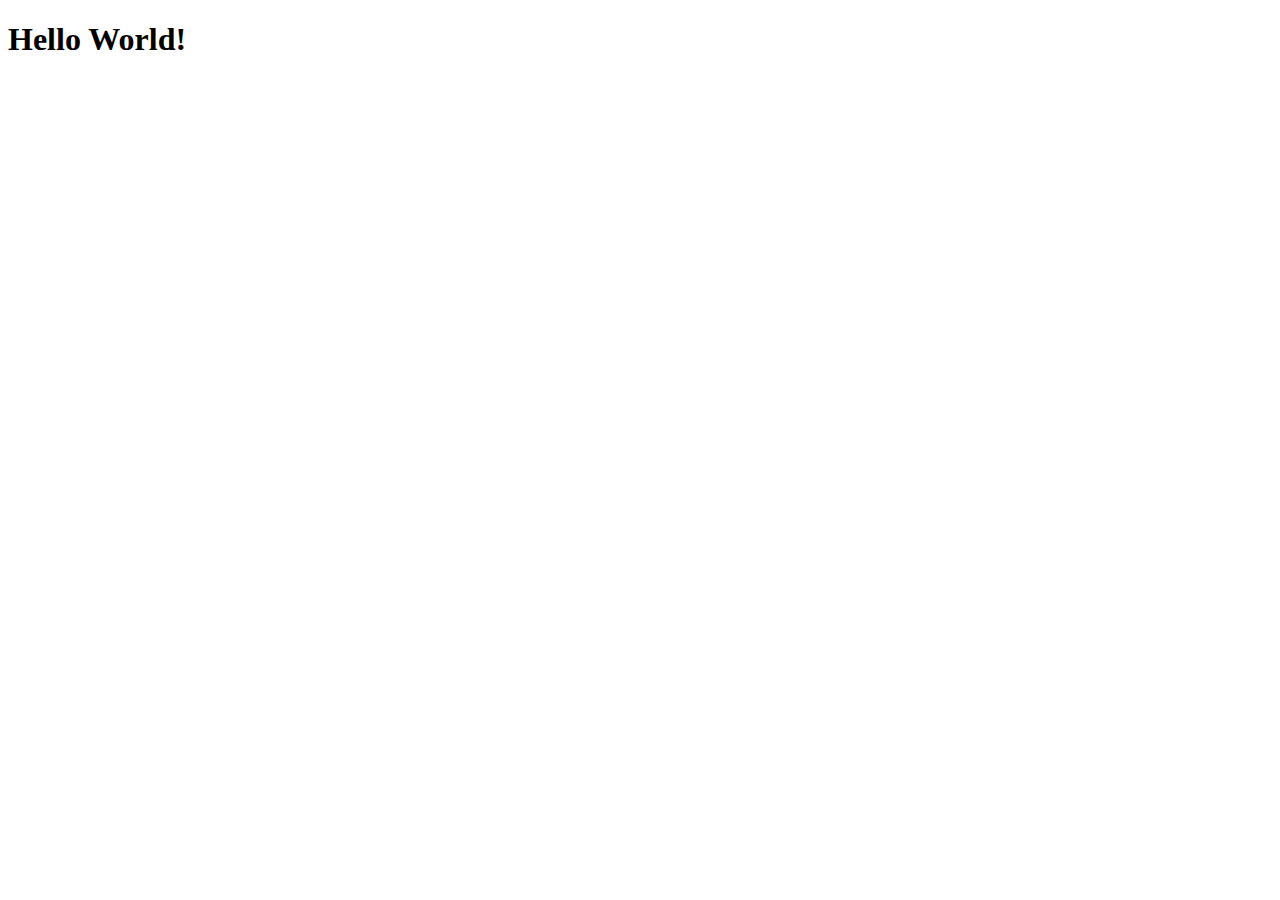
==== index.html @ 21a04729 "First push" ====
<!DOCTYPE html>
<html lang="en">
<head>
    <meta charset="UTF-8">
    <meta name="viewport" content="width=device-width, initial-scale=1.0">
    <title>Hello World</title>
</head>
<body>
    <h1>Hello World!</h1>
</body>
</html>
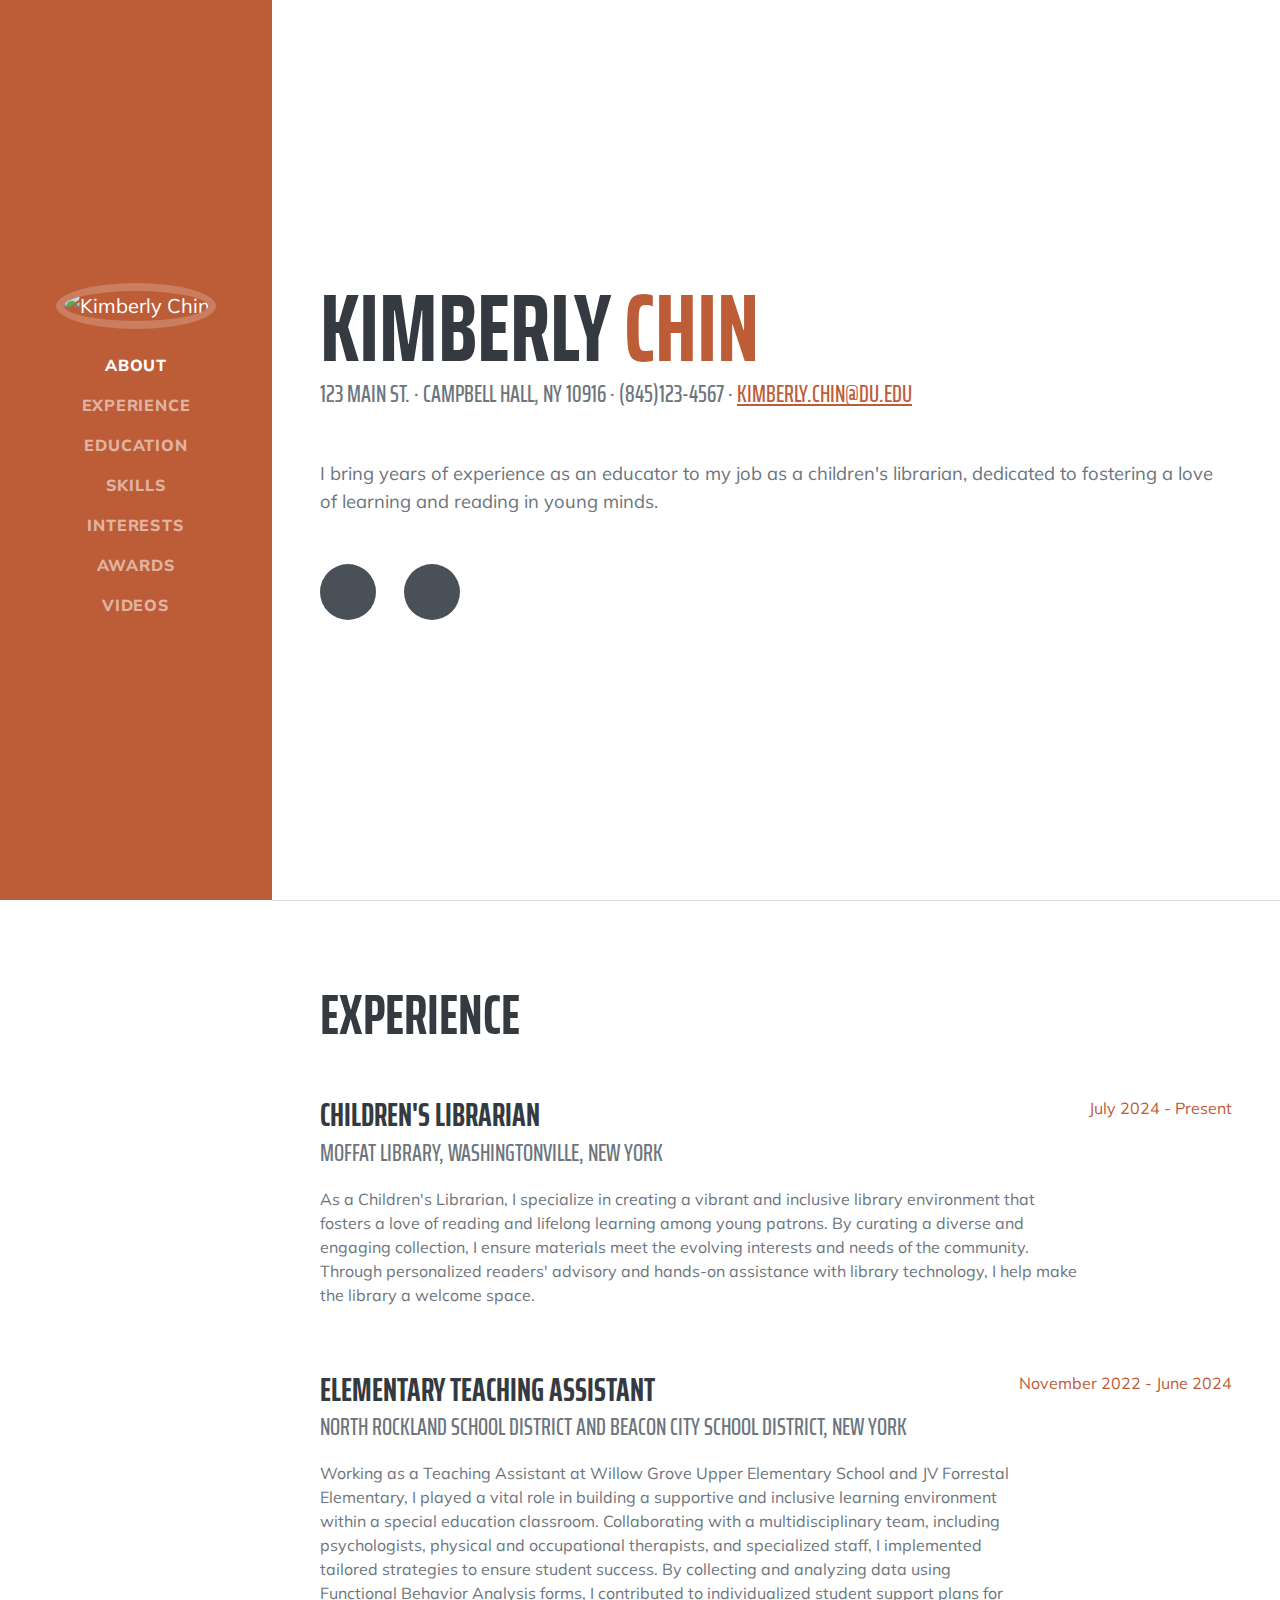
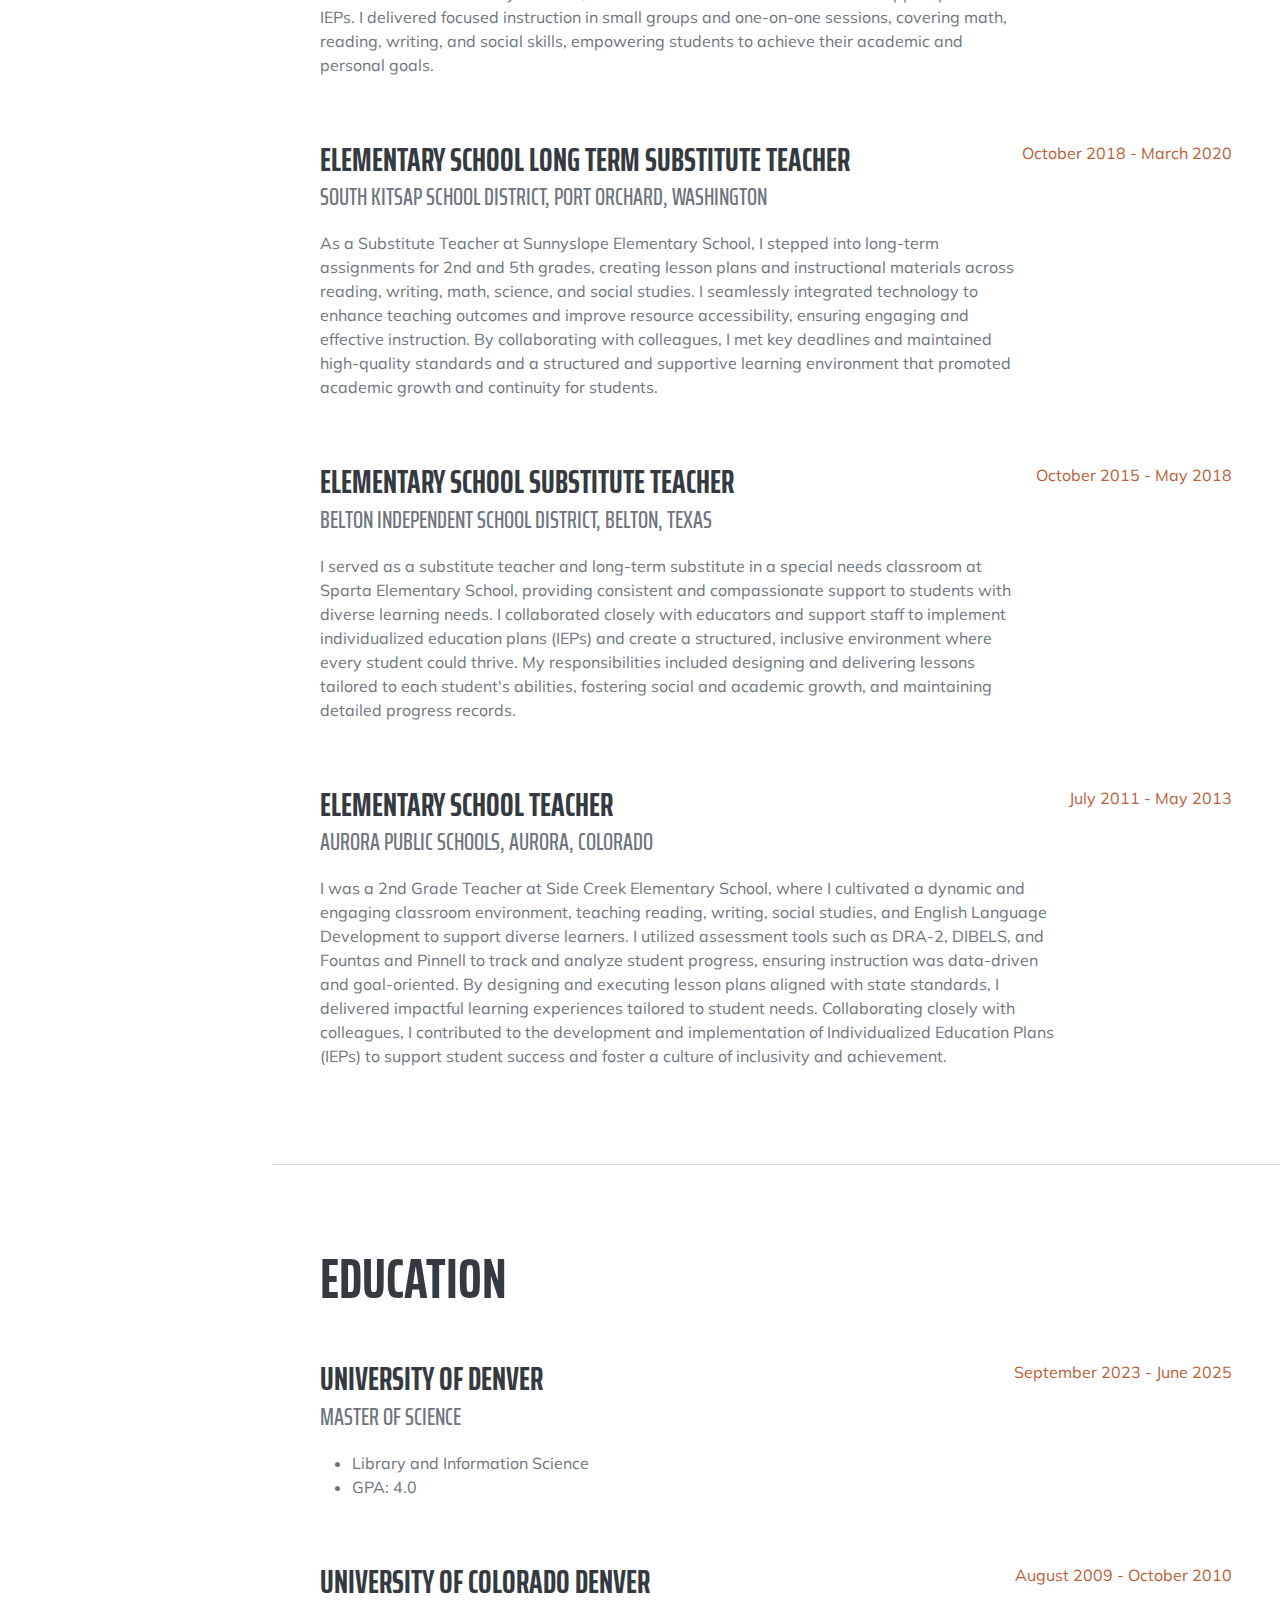
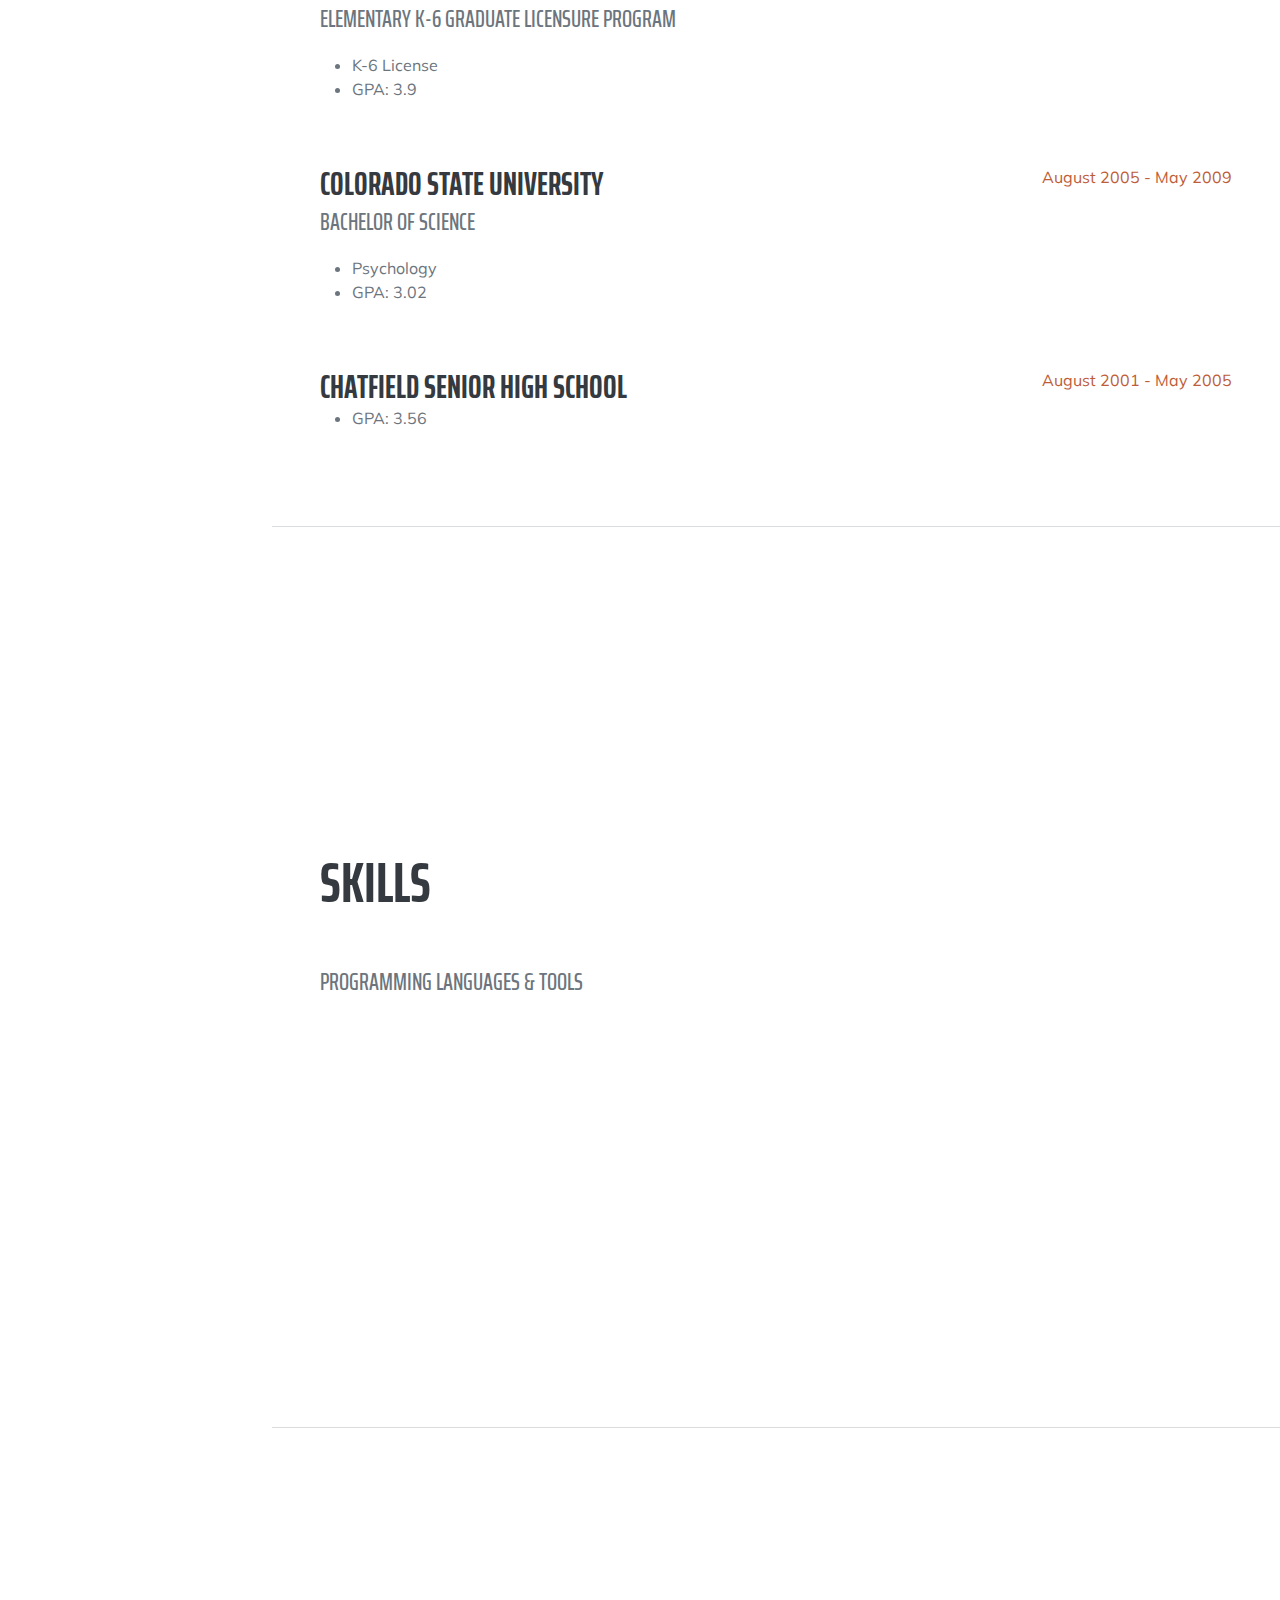
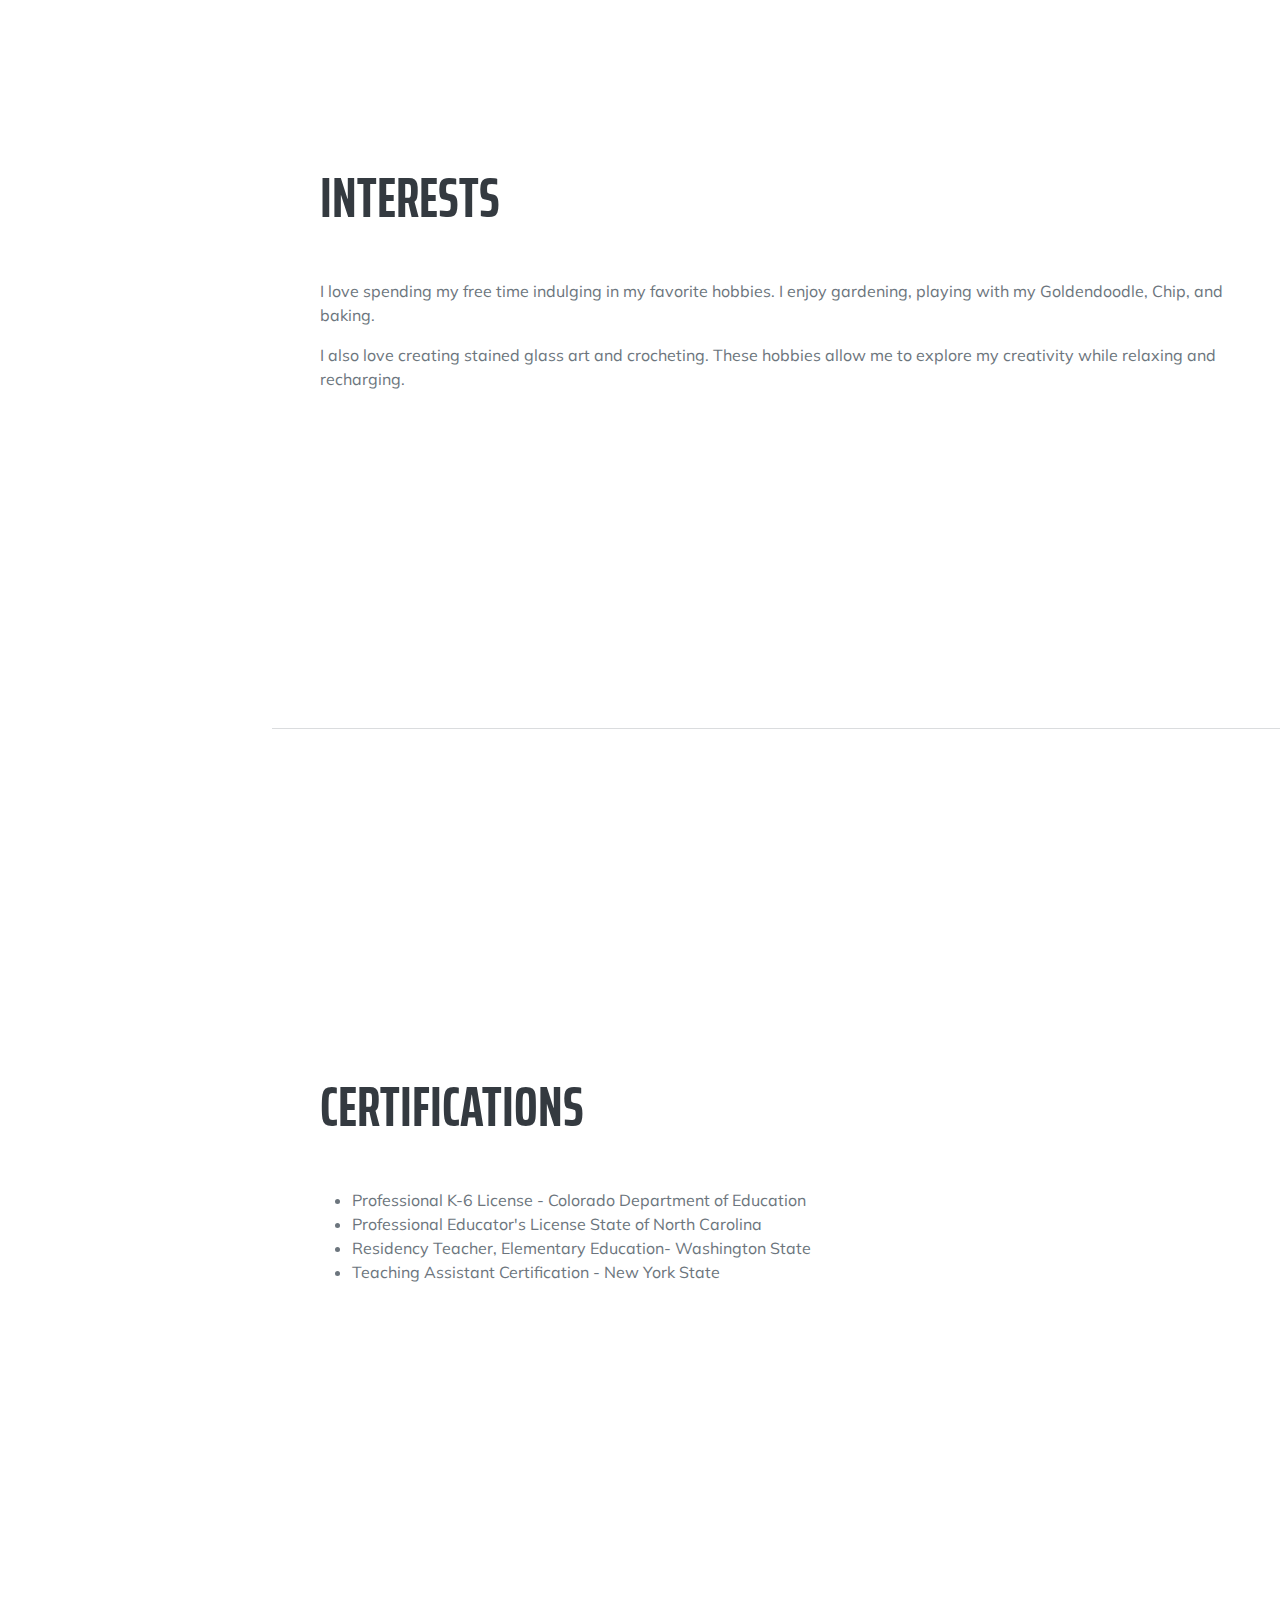
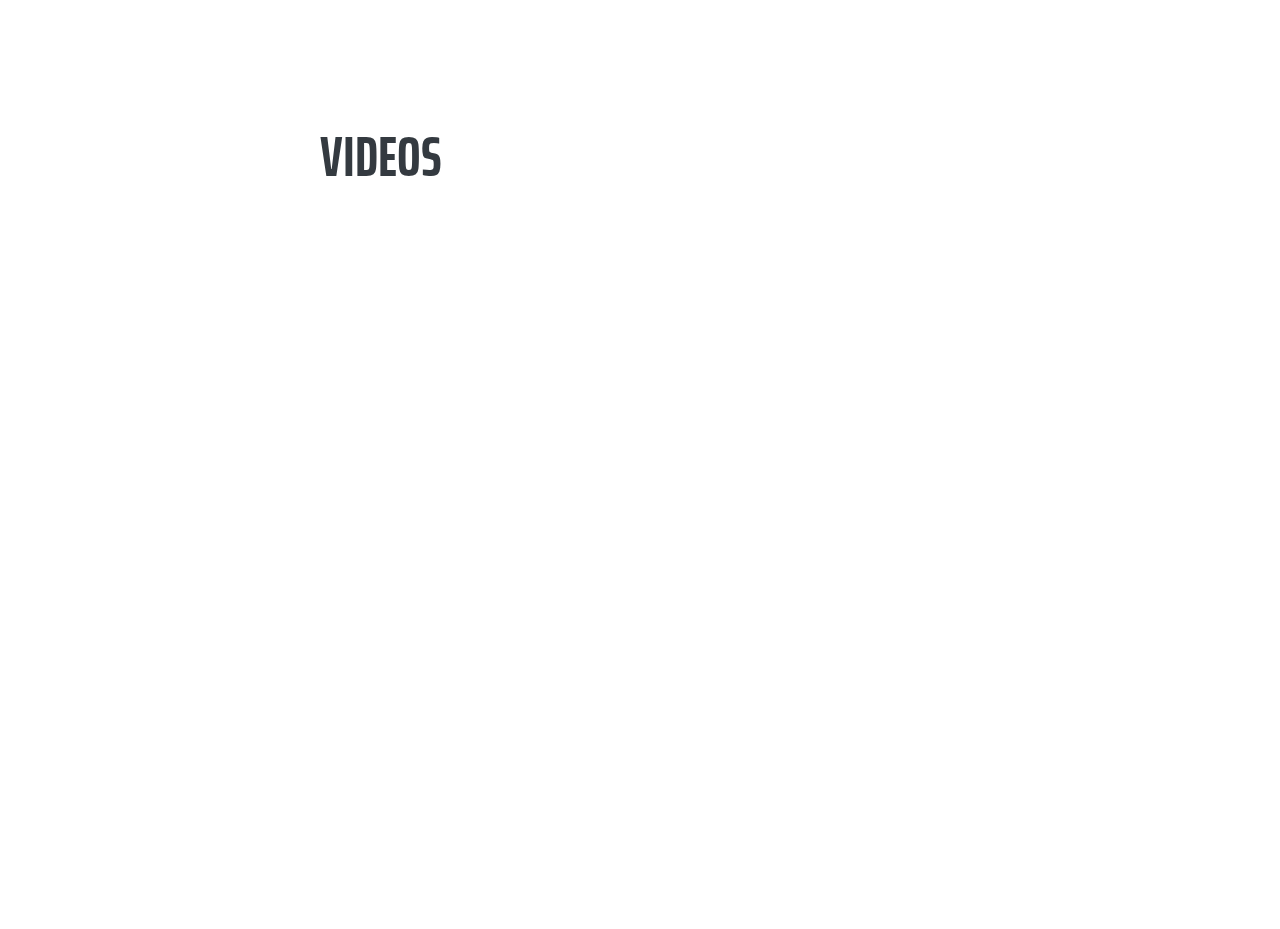
==== commit bbfa1559: "Homepage V6" ====
--- a/index.html
+++ b/index.html
@@ -1,11 +1,219 @@
 <!DOCTYPE html>
 <html lang="en">
-<head>
-    <meta charset="UTF-8">
-    <meta name="viewport" content="width=device-width, initial-scale=1.0">
-    <title>Hello World</title>
-</head>
-<body>
-    <h1>Hello World!</h1>
-</body>
+    <head>
+        <meta charset="utf-8" />
+        <meta name="viewport" content="width=device-width, initial-scale=1, shrink-to-fit=no" />
+        <meta name="description" content="" />
+        <meta name="author" content="" />
+        <title>Resume - Start Bootstrap Theme</title>
+        <link rel="icon" type="image/x-icon" href="assets/img/favicon.ico" />
+        <!-- Font Awesome icons (free version)-->
+        <script src="https://use.fontawesome.com/releases/v6.3.0/js/all.js" crossorigin="anonymous"></script>
+        <!-- Google fonts-->
+        <link href="https://fonts.googleapis.com/css?family=Saira+Extra+Condensed:500,700" rel="stylesheet" type="text/css" />
+        <link href="https://fonts.googleapis.com/css?family=Muli:400,400i,800,800i" rel="stylesheet" type="text/css" />
+        <!-- Core theme CSS (includes Bootstrap)-->
+        <link href="css/styles.css" rel="stylesheet" />
+    </head>
+    <body id="page-top">
+        <!-- Navigation-->
+        <nav class="navbar navbar-expand-lg navbar-dark bg-primary fixed-top" id="sideNav">
+            <a class="navbar-brand js-scroll-trigger" href="#page-top">
+                <span class="d-block d-lg-none">Kimberly Chin</span>
+                <span class="d-none d-lg-block"><img class="img-fluid img-profile rounded-circle mx-auto mb-2" src="https://i.imgur.com/5BD4ewb.jpeg" alt="Kimberly Chin profile picture" /></span>
+            </a>
+            <button class="navbar-toggler" type="button" data-bs-toggle="collapse" data-bs-target="#navbarResponsive" aria-controls="navbarResponsive" aria-expanded="false" aria-label="Toggle navigation"><span class="navbar-toggler-icon"></span></button>
+            <div class="collapse navbar-collapse" id="navbarResponsive">
+                <ul class="navbar-nav">
+                    <li class="nav-item"><a class="nav-link js-scroll-trigger" href="#about">About</a></li>
+                    <li class="nav-item"><a class="nav-link js-scroll-trigger" href="#experience">Experience</a></li>
+                    <li class="nav-item"><a class="nav-link js-scroll-trigger" href="#education">Education</a></li>
+                    <li class="nav-item"><a class="nav-link js-scroll-trigger" href="#skills">Skills</a></li>
+                    <li class="nav-item"><a class="nav-link js-scroll-trigger" href="#interests">Interests</a></li>
+                    <li class="nav-item"><a class="nav-link js-scroll-trigger" href="#awards">Awards</a></li>
+                    <li class="nav-item"><a class="nav-link js-scroll-trigger" href="#videos">Videos</a></li>
+                </ul>
+            </div>
+        </nav>
+        <!-- Page Content-->
+        <div class="container-fluid p-0">
+            <!-- About-->
+            <section class="resume-section" id="about">
+                <div class="resume-section-content">
+                    <h1 class="mb-0">
+                        Kimberly
+                        <span class="text-primary">Chin</span>
+                    </h1>
+                    <div class="subheading mb-5">
+                        123 Main St. · Campbell Hall, NY 10916 · (845)123-4567 ·
+                        <a href="mailto:name@email.com">kimberly.chin@du.edu</a>
+                    </div>
+                    <p class="lead mb-5">I bring years of experience as an educator to my job as a children's librarian, dedicated to fostering a love of learning and reading in young minds.</p>
+                    <div class="social-icons">
+                        <a class="social-icon" href="https://www.linkedin.com/in/kimberly-chin-5a0332286/"><i class="fab fa-linkedin-in"></i></a>
+                        <a class="social-icon" href="https://github.com/kec0811/kec0811.github.io"><i class="fab fa-github"></i></a>
+
+                    </div>
+                </div>
+            </section>
+            <hr class="m-0" />
+            <!-- Experience-->
+            <section class="resume-section" id="experience">
+                <div class="resume-section-content">
+                    <h2 class="mb-5">Experience</h2>
+                    <div class="d-flex flex-column flex-md-row justify-content-between mb-5">
+                        <div class="flex-grow-1">
+                            <h3 class="mb-0">Children's Librarian</h3>
+                            <div class="subheading mb-3">Moffat Library, Washingtonville, New York</div>
+                            <p>As a Children's Librarian, I specialize in creating a vibrant and inclusive library environment that fosters a love of reading and lifelong learning among young patrons. By curating a diverse and engaging collection, I ensure materials meet the evolving interests and needs of the community. Through personalized readers' advisory and hands-on assistance with library technology, I help make the library a welcome space.</p>
+                        </div>
+                        <div class="flex-shrink-0"><span class="text-primary">July 2024 - Present</span></div>
+                    </div>
+                    <div class="d-flex flex-column flex-md-row justify-content-between mb-5">
+                        <div class="flex-grow-1">
+                            <h3 class="mb-0">Elementary Teaching Assistant</h3>
+                            <div class="subheading mb-3">North Rockland School District and Beacon City School District, New York</div>
+                            <p>Working as a Teaching Assistant at Willow Grove Upper Elementary School and JV Forrestal Elementary, I played a vital role in building a supportive and inclusive learning environment within a special education classroom. Collaborating with a multidisciplinary team, including psychologists, physical and occupational therapists, and specialized staff, I implemented tailored strategies to ensure student success. By collecting and analyzing data using Functional Behavior Analysis forms, I contributed to individualized student support plans for IEPs. I delivered focused instruction in small groups and one-on-one sessions, covering math, reading, writing, and social skills, empowering students to achieve their academic and personal goals.</p>
+                        </div>
+                        <div class="flex-shrink-0"><span class="text-primary">November 2022 - June 2024</span></div>
+                    </div>
+                    <div class="d-flex flex-column flex-md-row justify-content-between mb-5">
+                        <div class="flex-grow-1">
+                            <h3 class="mb-0">Elementary School Long Term Substitute Teacher</h3>
+                            <div class="subheading mb-3">South Kitsap School District, Port Orchard, Washington</div>
+                            <p>As a Substitute Teacher at Sunnyslope Elementary School, I stepped into long-term assignments for 2nd and 5th grades, creating lesson plans and instructional materials across reading, writing, math, science, and social studies. I seamlessly integrated technology to enhance teaching outcomes and improve resource accessibility, ensuring engaging and effective instruction. By collaborating with colleagues, I met key deadlines and maintained high-quality standards and a structured and supportive learning environment that promoted academic growth and continuity for students.</p>
+                        </div>
+                        <div class="flex-shrink-0"><span class="text-primary">October 2018 - March 2020</span></div>
+                        
+                    </div>
+                  
+                    <div class="d-flex flex-column flex-md-row justify-content-between mb-5">
+                        <div class="flex-grow-1">
+                            <h3 class="mb-0">Elementary School Substitute Teacher</h3>
+                            <div class="subheading mb-3">Belton Independent School District, Belton, Texas</div>
+                            <p>I served as a substitute teacher and long-term substitute in a special needs classroom at Sparta Elementary School, providing consistent and compassionate support to students with diverse learning needs. I collaborated closely with educators and support staff to implement individualized education plans (IEPs) and create a structured, inclusive environment where every student could thrive. My responsibilities included designing and delivering lessons tailored to each student's abilities, fostering social and academic growth, and maintaining detailed progress records.</p>
+                        </div>
+                        <div class="flex-shrink-0"><span class="text-primary">October 2015 - May 2018</span></div>
+                        
+                    </div>
+                    <div class="d-flex flex-column flex-md-row justify-content-between">
+                        <div class="flex-grow-1">
+                            <h3 class="mb-0">Elementary School Teacher</h3>
+                            <div class="subheading mb-3">Aurora Public Schools, Aurora, Colorado</div>
+                            <p>I was a 2nd Grade Teacher at Side Creek Elementary School, where I cultivated a dynamic and engaging classroom environment, teaching reading, writing, social studies, and English Language Development to support diverse learners. I utilized assessment tools such as DRA-2, DIBELS, and Fountas and Pinnell to track and analyze student progress, ensuring instruction was data-driven and goal-oriented. By designing and executing lesson plans aligned with state standards, I delivered impactful learning experiences tailored to student needs. Collaborating closely with colleagues, I contributed to the development and implementation of Individualized Education Plans (IEPs) to support student success and foster a culture of inclusivity and achievement.</p>
+                        </div>
+                        <div class="flex-shrink-0"><span class="text-primary">July 2011 - May 2013</span></div>
+                    </div>
+                </div>
+            </section>
+            <hr class="m-0" />
+            <!-- Education-->
+            <section class="resume-section" id="education">
+                <div class="resume-section-content">
+                    <h2 class="mb-5">Education</h2>
+                    <div class="d-flex flex-column flex-md-row justify-content-between mb-5">
+                        <div class="flex-grow-1">
+                            <h3 class="mb-0">University of Denver</h3>
+                            <div class="subheading mb-3">Master of Science</div>
+                            <ul>
+                            <li><div>Library and Information Science</div></li>
+                            <li><p>GPA: 4.0</p></li></ul>
+                        </div>
+                        <div class="flex-shrink-0"><span class="text-primary">September 2023 - June 2025</span></div>
+                    </div>
+                    <div class="d-flex flex-column flex-md-row justify-content-between mb-5">
+                        <div class="flex-grow-1">
+                            <h3 class="mb-0">University of Colorado Denver</h3>
+                            <div class="subheading mb-3">Elementary K-6 Graduate Licensure Program</div>
+                            <ul>
+                            <li><div>K-6 License</div></li>
+                            <li><p>GPA: 3.9</p></li></ul>
+                        </div>
+                        <div class="flex-shrink-0"><span class="text-primary">August 2009 - October 2010</span></div>
+                    </div>
+                    <div class="d-flex flex-column flex-md-row justify-content-between mb-5">
+                        <div class="flex-grow-1">
+                            <h3 class="mb-0">Colorado State University</h3>
+                            <div class="subheading mb-3">Bachelor of Science</div>
+                            <ul>
+                            <li><div>Psychology</div></li>
+                            <li><p>GPA: 3.02</p></li></ul>
+                        </div>
+                        <div class="flex-shrink-0"><span class="text-primary">August 2005 - May 2009</span></div>
+                    </div>   
+                    <div class="d-flex flex-column flex-md-row justify-content-between">
+                        <div class="flex-grow-1">
+                            <h3 class="mb-0">Chatfield Senior High School</h3>
+                            <ul>
+                            <li><p>GPA: 3.56</p></li></ul>
+                        </div>
+                        <div class="flex-shrink-0"><span class="text-primary">August 2001 - May 2005</span></div>
+                    </div>
+                </div>
+            </section>
+            <hr class="m-0" />
+            <!-- Skills-->
+            <section class="resume-section" id="skills">
+                <div class="resume-section-content">
+                    <h2 class="mb-5">Skills</h2>
+                    <div class="subheading mb-3">Programming Languages & Tools</div>
+                    <ul class="list-inline dev-icons">
+                        <li class="list-inline-item"><i class="fab fa-html5"></i></li>
+                        <li class="list-inline-item"><i class="fab fa-css3-alt"></i></li>
+                        <li class="list-inline-item"><i class="fab fa-wordpress"></i></li>
+                    </ul>
+                </div>
+            </section>
+            <hr class="m-0" />
+            <!-- Interests-->
+            <section class="resume-section" id="interests">
+                <div class="resume-section-content">
+                    <h2 class="mb-5">Interests</h2>
+                    <p>I love spending my free time indulging in my favorite hobbies. I enjoy gardening, playing with my Goldendoodle, Chip, and baking.</p>
+                    <p class="mb-0">I also love creating stained glass art and crocheting. These hobbies allow me to explore my creativity while relaxing and recharging.</p>
+                </div>
+            </section>
+            <hr class="m-0" />
+            <!-- Awards-->
+            <section class="resume-section" id="awards">
+                <div class="resume-section-content">
+                    <h2 class="mb-5">Certifications</h2>
+                    <ul class="fa-ul mb-0">
+                        <li>
+                            <span class="fa-li"><i class="fas fa-certificate text-warning"></i></span>
+                            Professional K-6 License - Colorado Department of Education
+                        </li>
+                        <li>
+                            <span class="fa-li"><i class="fas fa-certificate text-warning"></i></span>
+                            Professional Educator's License State of North Carolina
+                        </li>
+                        <li>
+                            <span class="fa-li"><i class="fas fa-certificate text-warning"></i></span>
+                            Residency Teacher, Elementary Education- Washington State
+                        </li> 
+                        <li>
+                            <span class="fa-li"><i class="fas fa-certificate text-warning"></i></span>
+                            Teaching Assistant Certification - New York State
+                        </li>                     
+                    </ul>
+                </div>
+            </section>
+
+         <!-- videos-->
+         <section class="resume-section" id="videos">
+            <div class="resume-section-content">
+                <h2 class="mb-5">Videos</h2>
+
+                <iframe width="332" height="590" src="https://www.youtube.com/embed/GM-WY-wG8FM" title="January 13, 2025" frameborder="0" allow="accelerometer; autoplay; clipboard-write; encrypted-media; gyroscope; picture-in-picture; web-share" referrerpolicy="strict-origin-when-cross-origin" allowfullscreen></iframe>   
+
+                <iframe width="332" height="590" src="https://www.youtube.com/embed/HVAqr5Y2k8U" title="January 13, 2025" frameborder="0" allow="accelerometer; autoplay; clipboard-write; encrypted-media; gyroscope; picture-in-picture; web-share" referrerpolicy="strict-origin-when-cross-origin" allowfullscreen></iframe>
+
+            </div>
+        </section>
+        </div>
+        <!-- Bootstrap core JS-->
+        <script src="https://cdn.jsdelivr.net/npm/bootstrap@5.2.3/dist/js/bootstrap.bundle.min.js"></script>
+        <!-- Core theme JS-->
+        <script src="js/scripts.js"></script>
+    </body>
 </html>
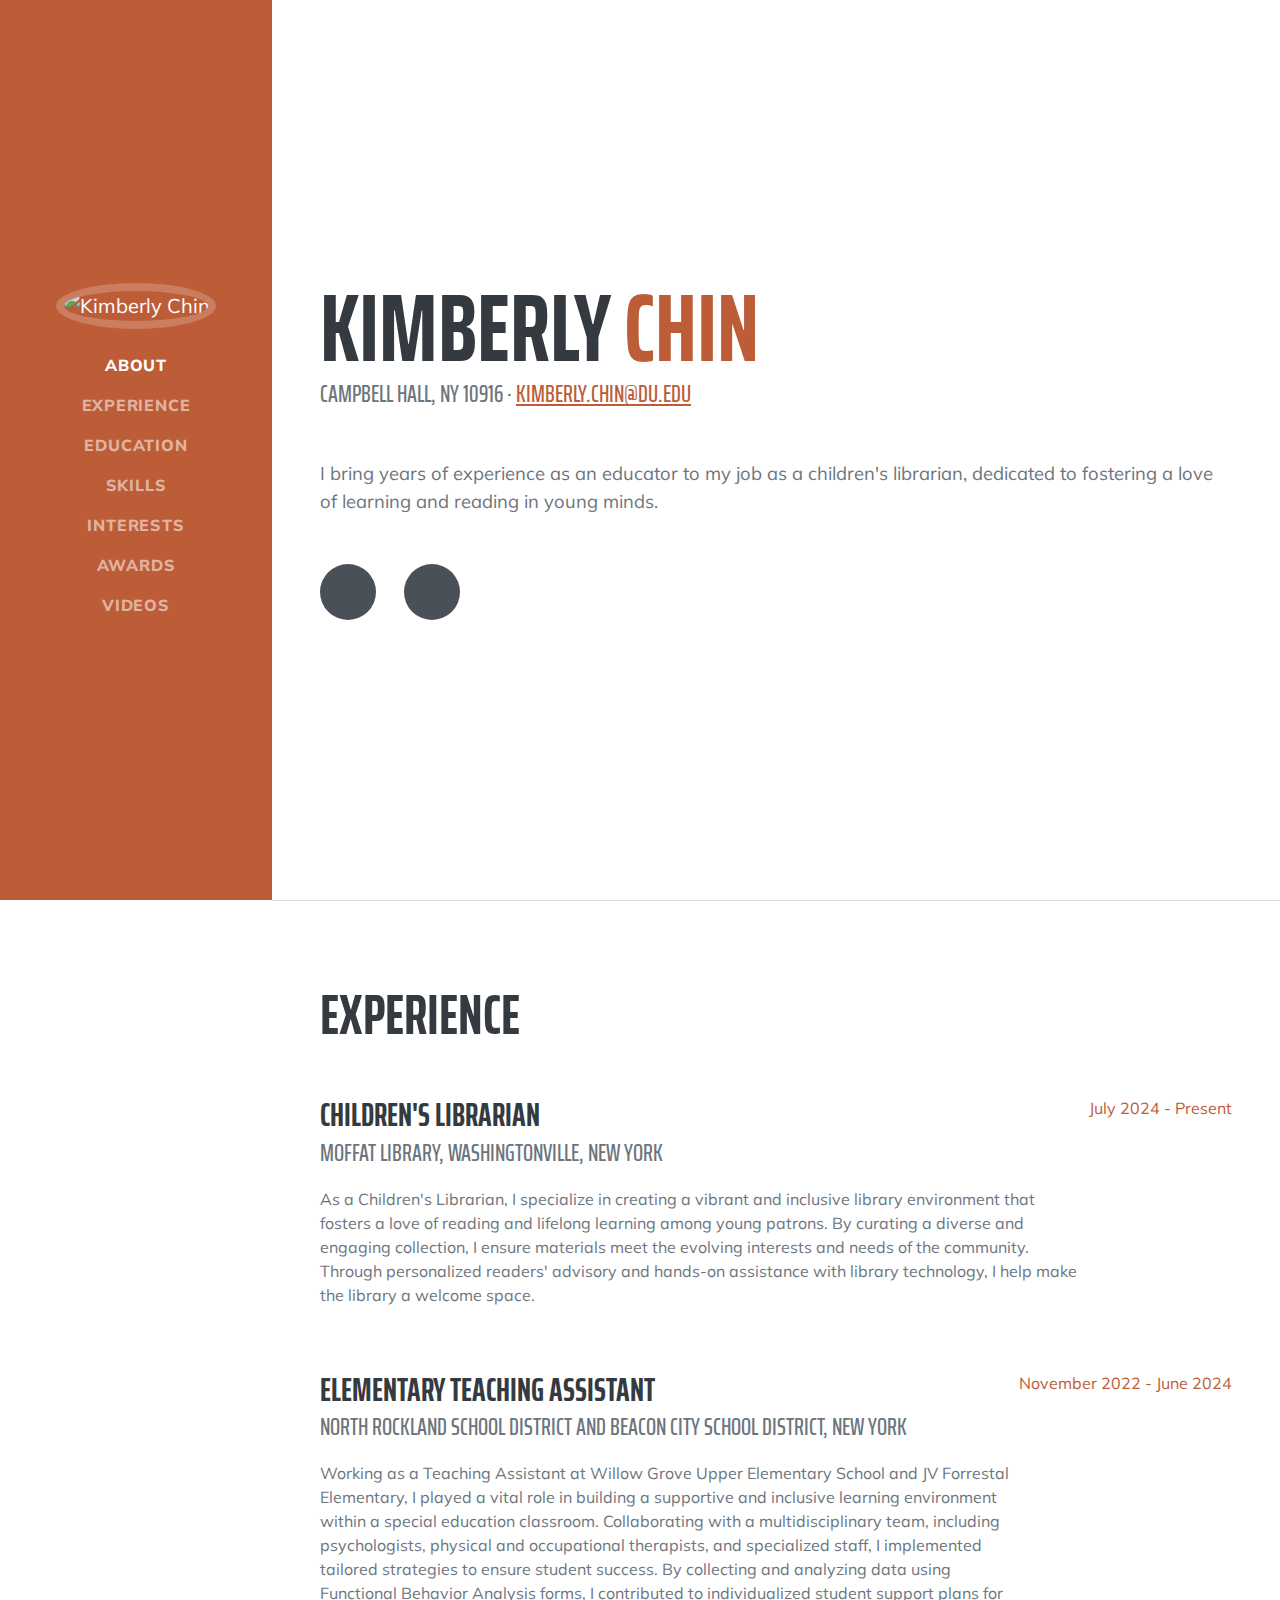
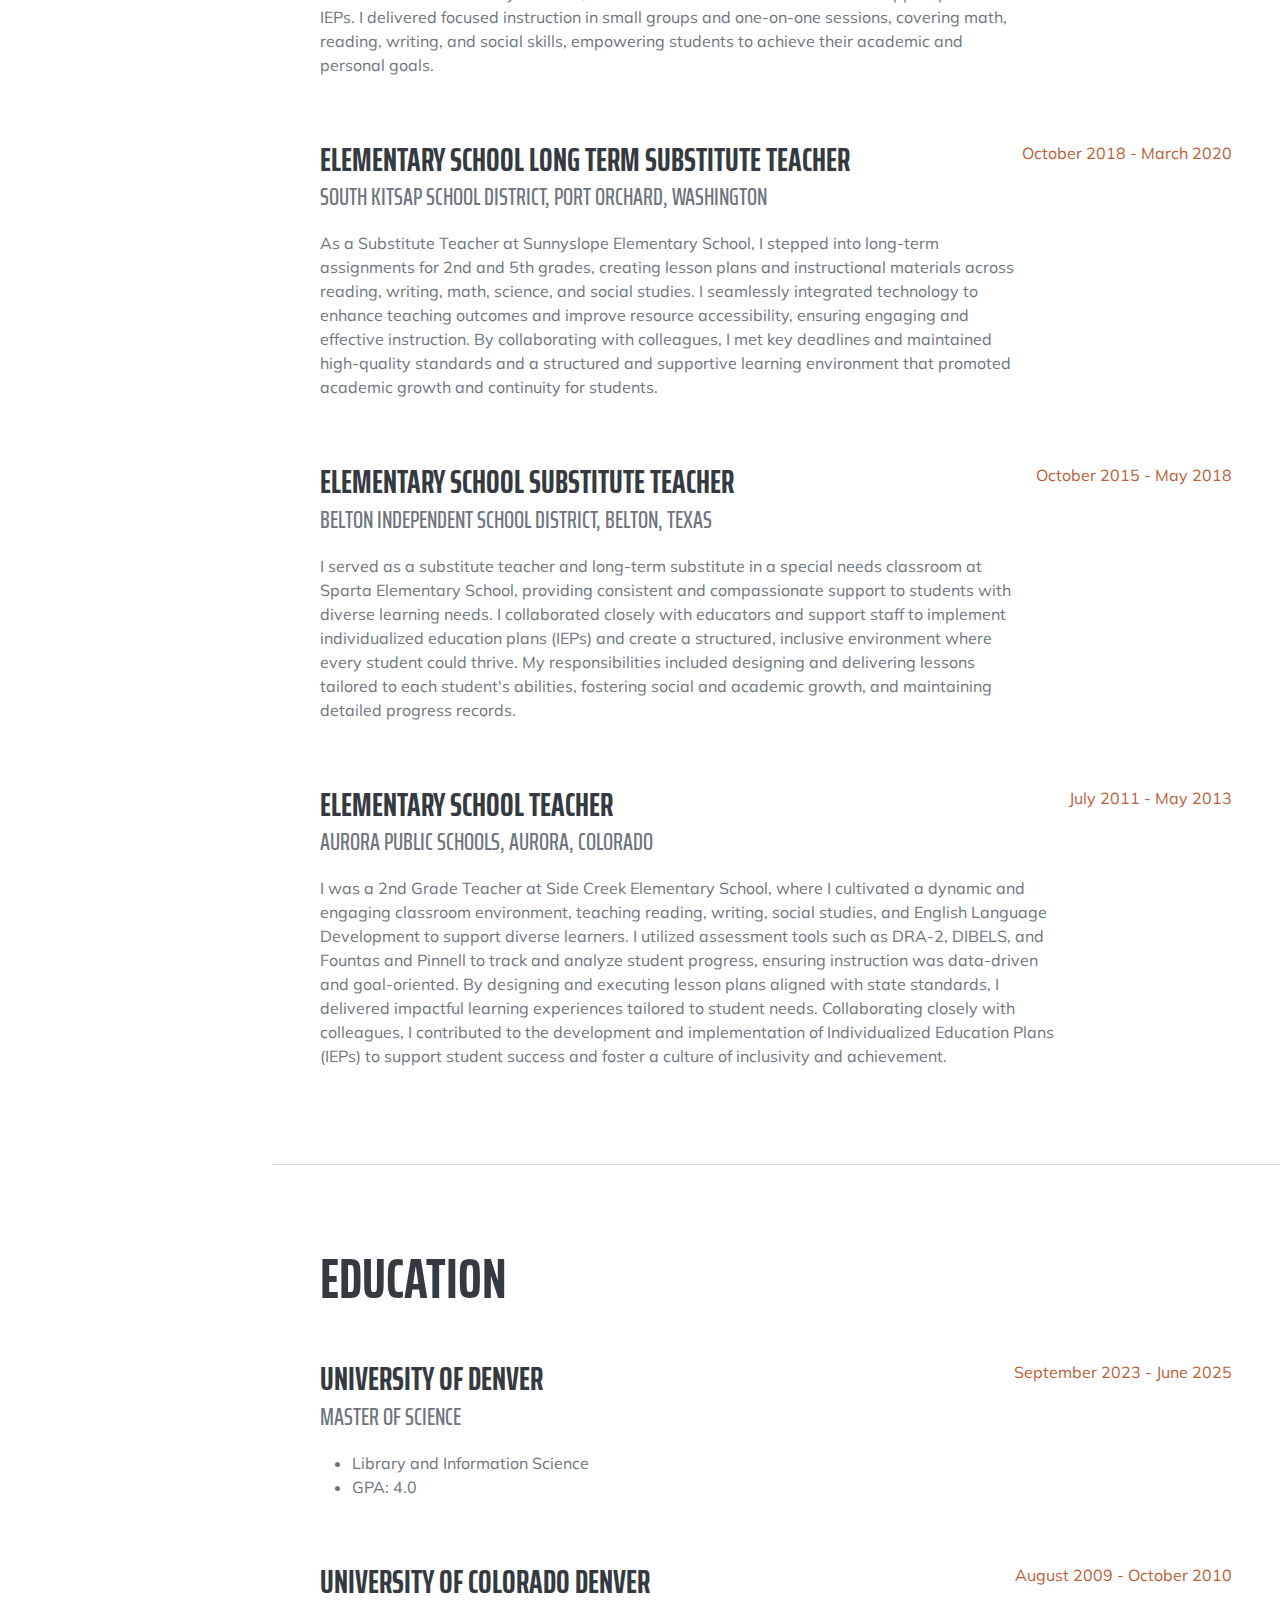
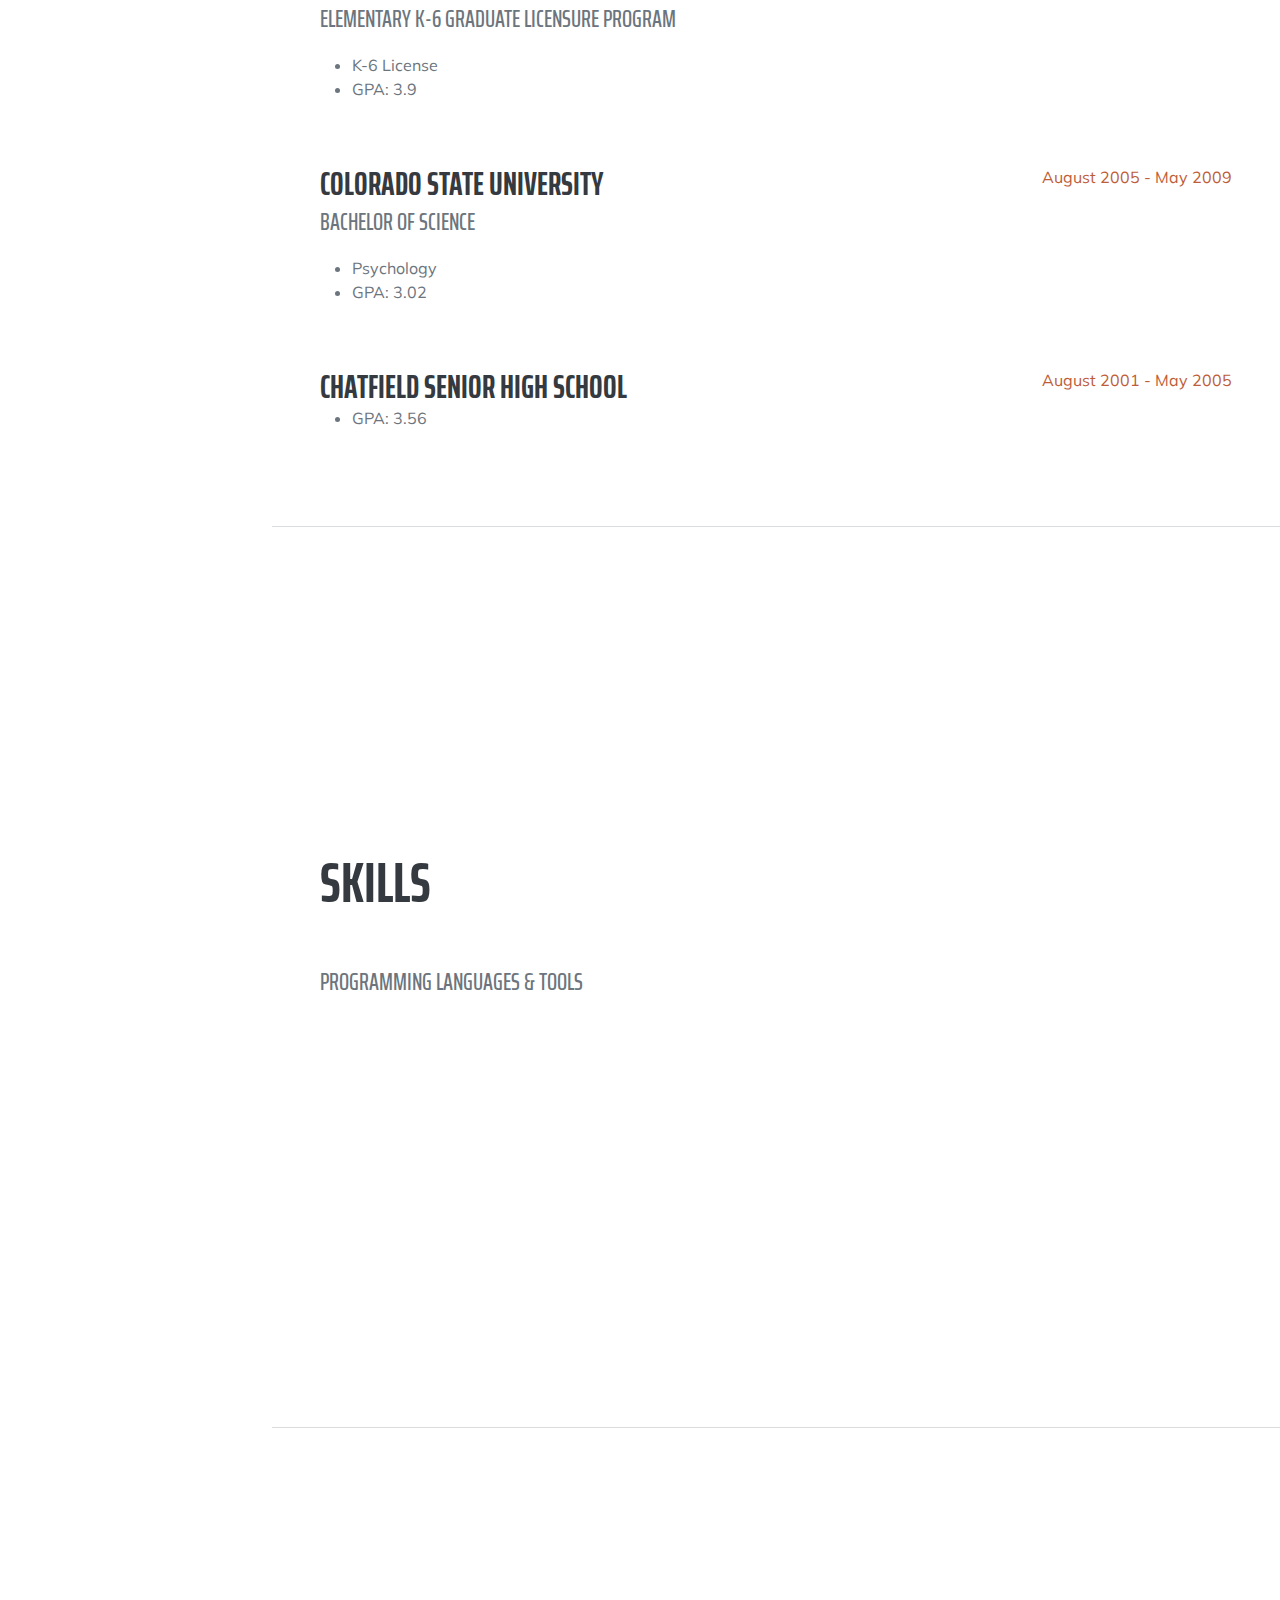
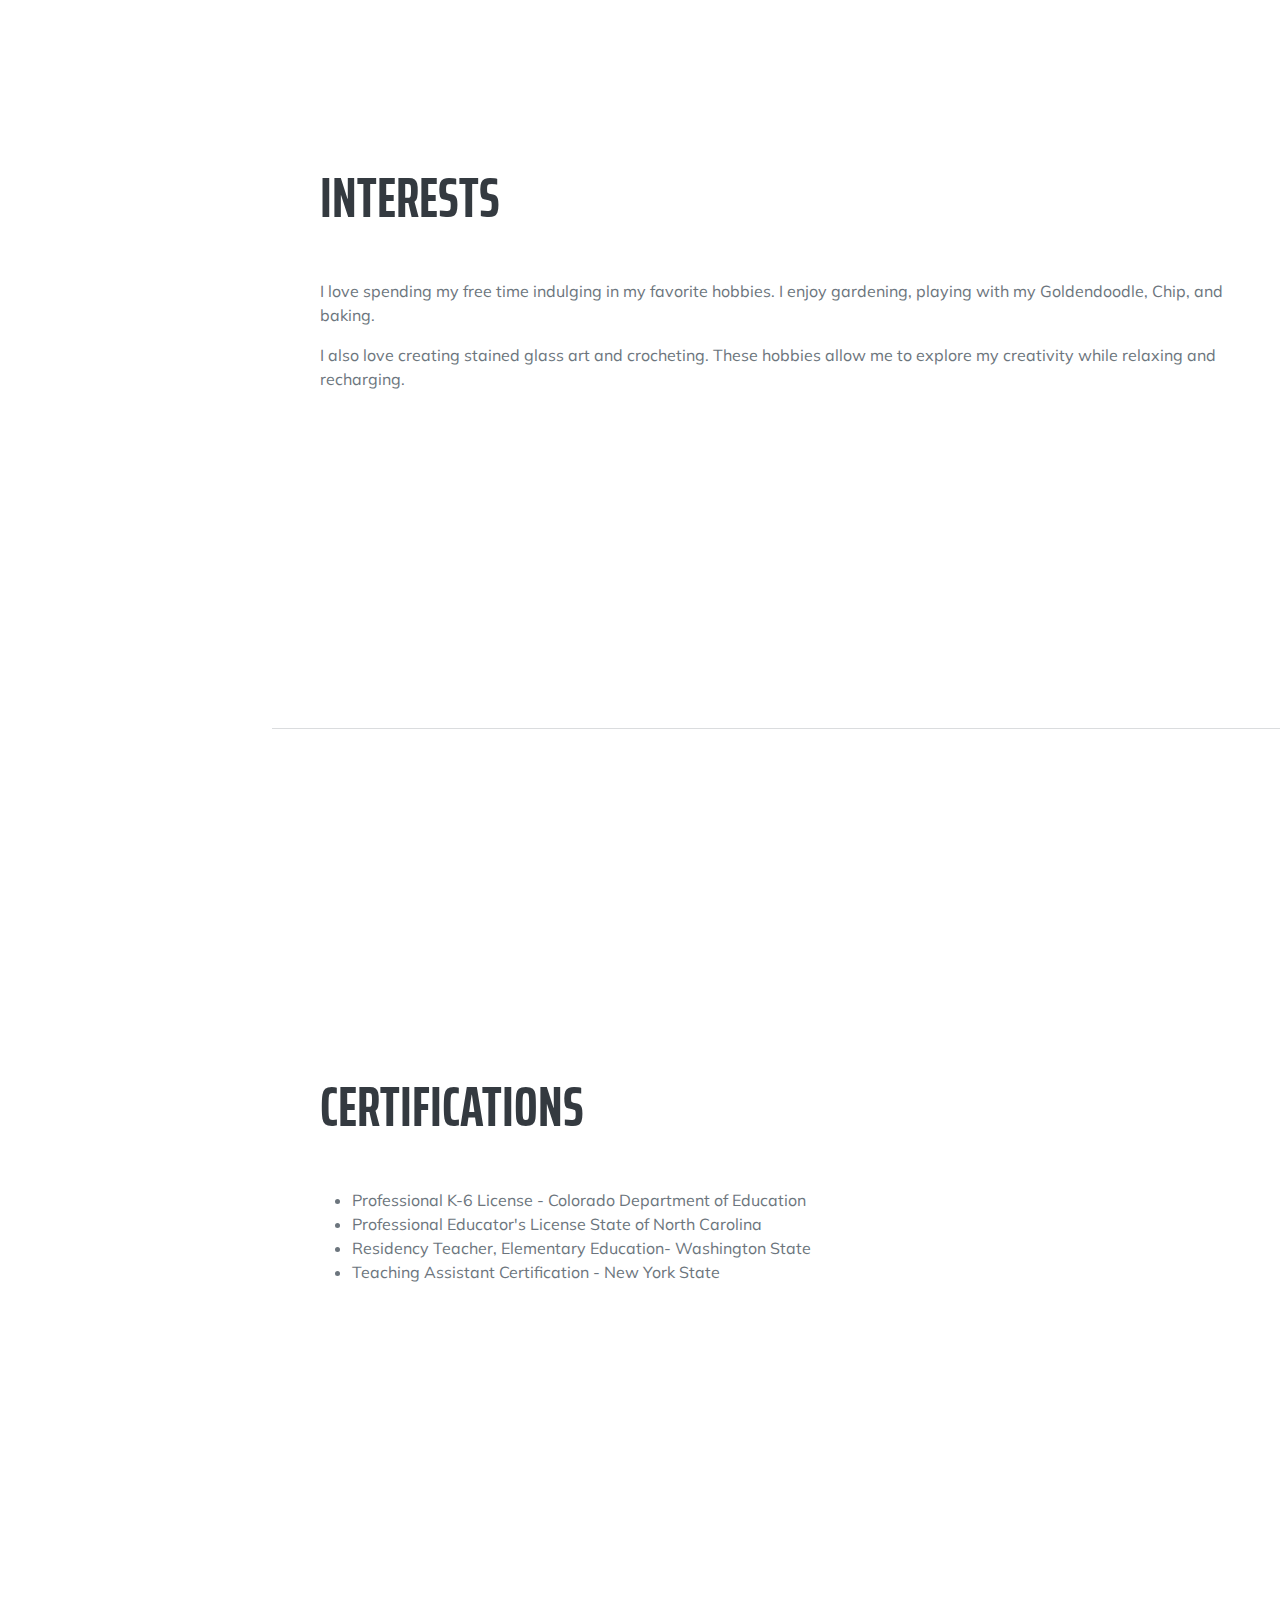
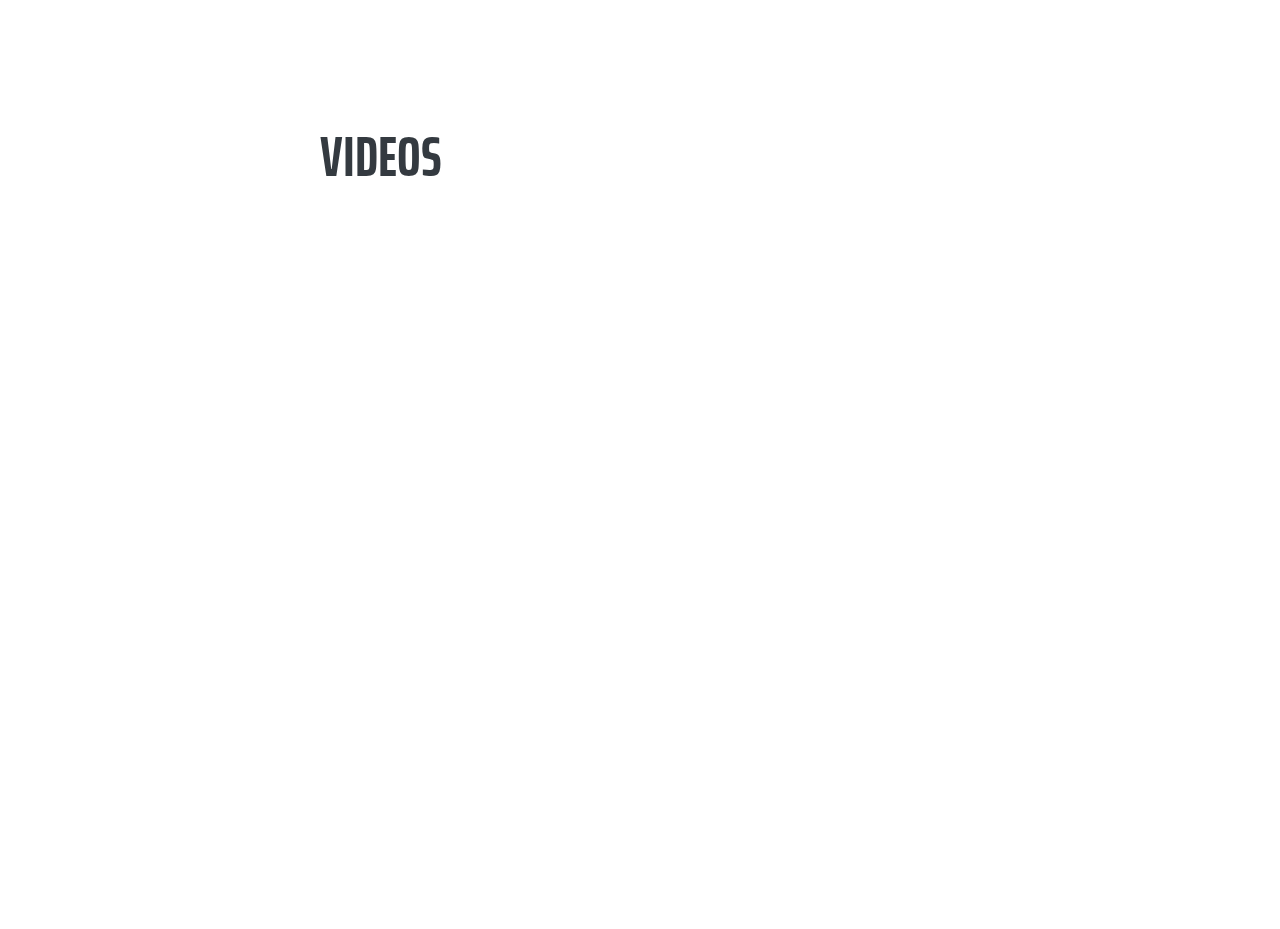
==== commit 65e67726: "Homepage V7" ====
--- a/index.html
+++ b/index.html
@@ -45,7 +45,7 @@
                         <span class="text-primary">Chin</span>
                     </h1>
                     <div class="subheading mb-5">
-                        123 Main St. · Campbell Hall, NY 10916 · (845)123-4567 ·
+                        Campbell Hall, NY 10916 ·
                         <a href="mailto:name@email.com">kimberly.chin@du.edu</a>
                     </div>
                     <p class="lead mb-5">I bring years of experience as an educator to my job as a children's librarian, dedicated to fostering a love of learning and reading in young minds.</p>
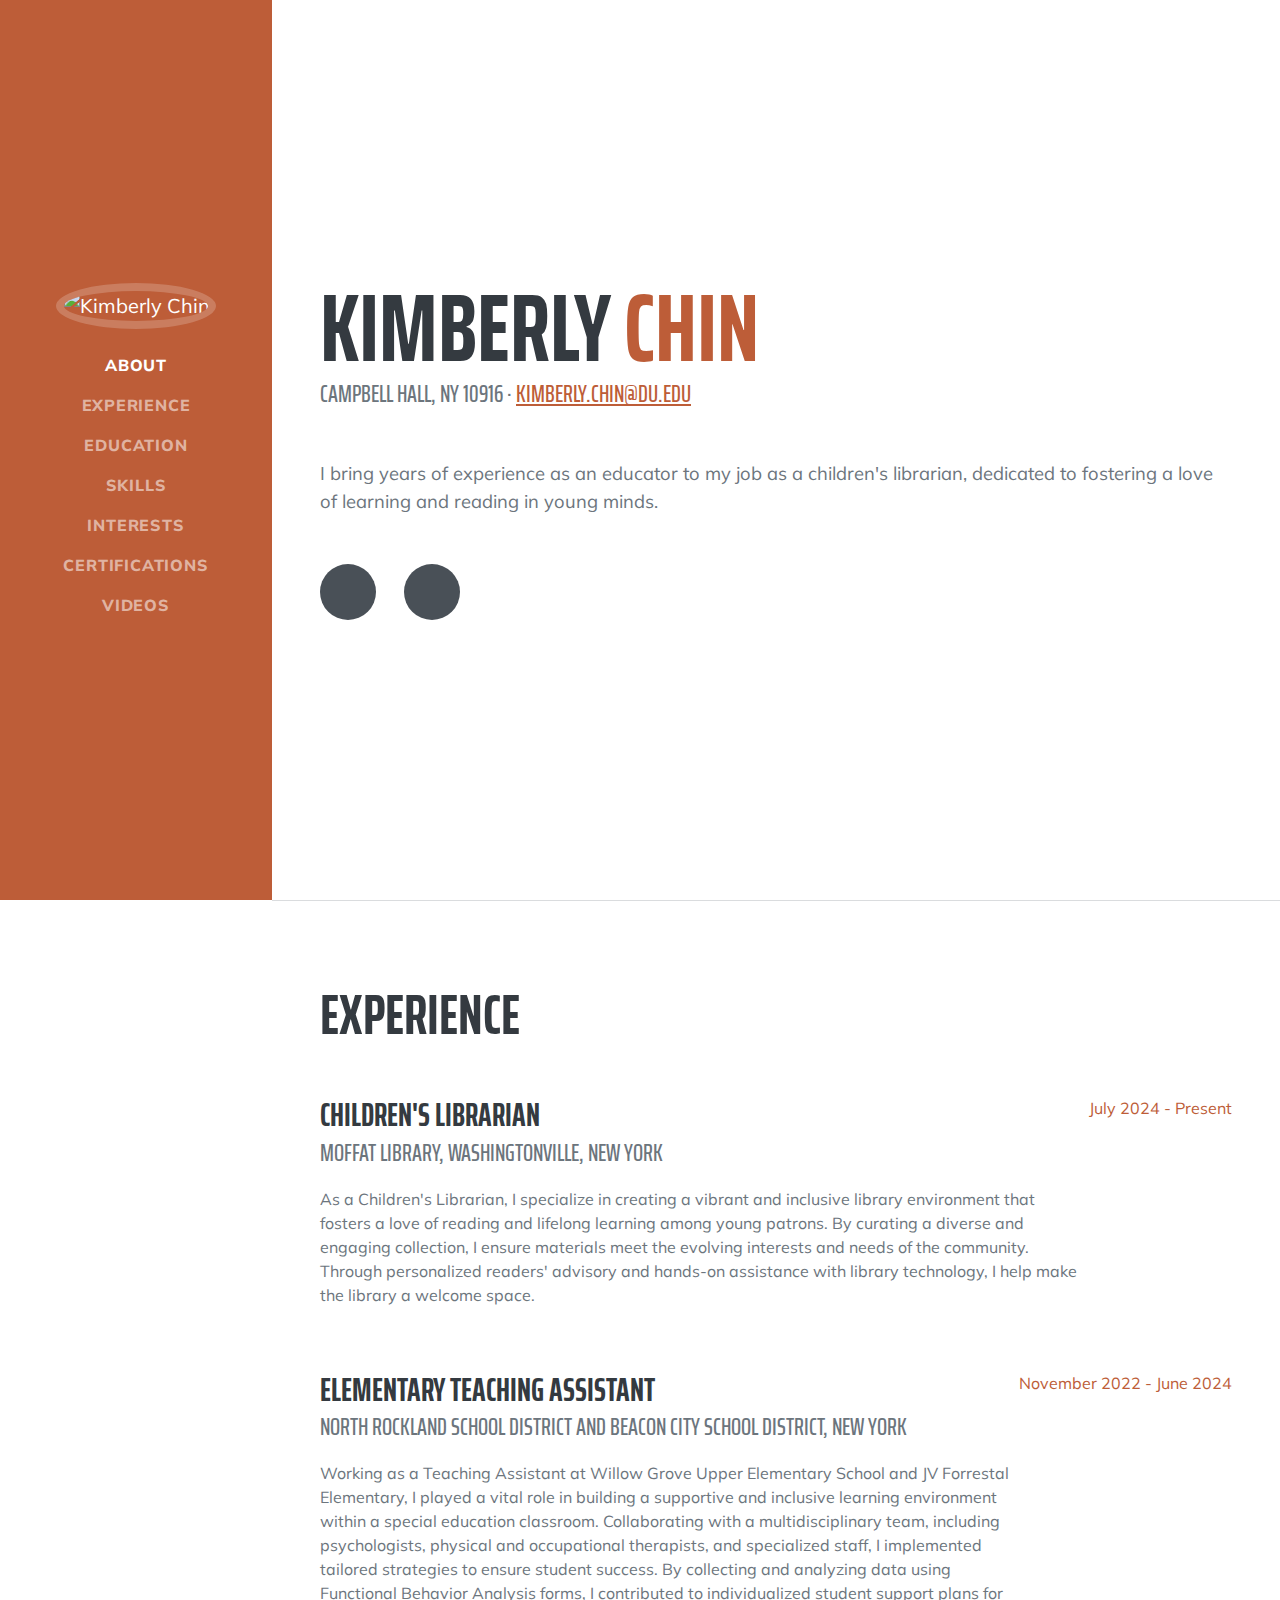
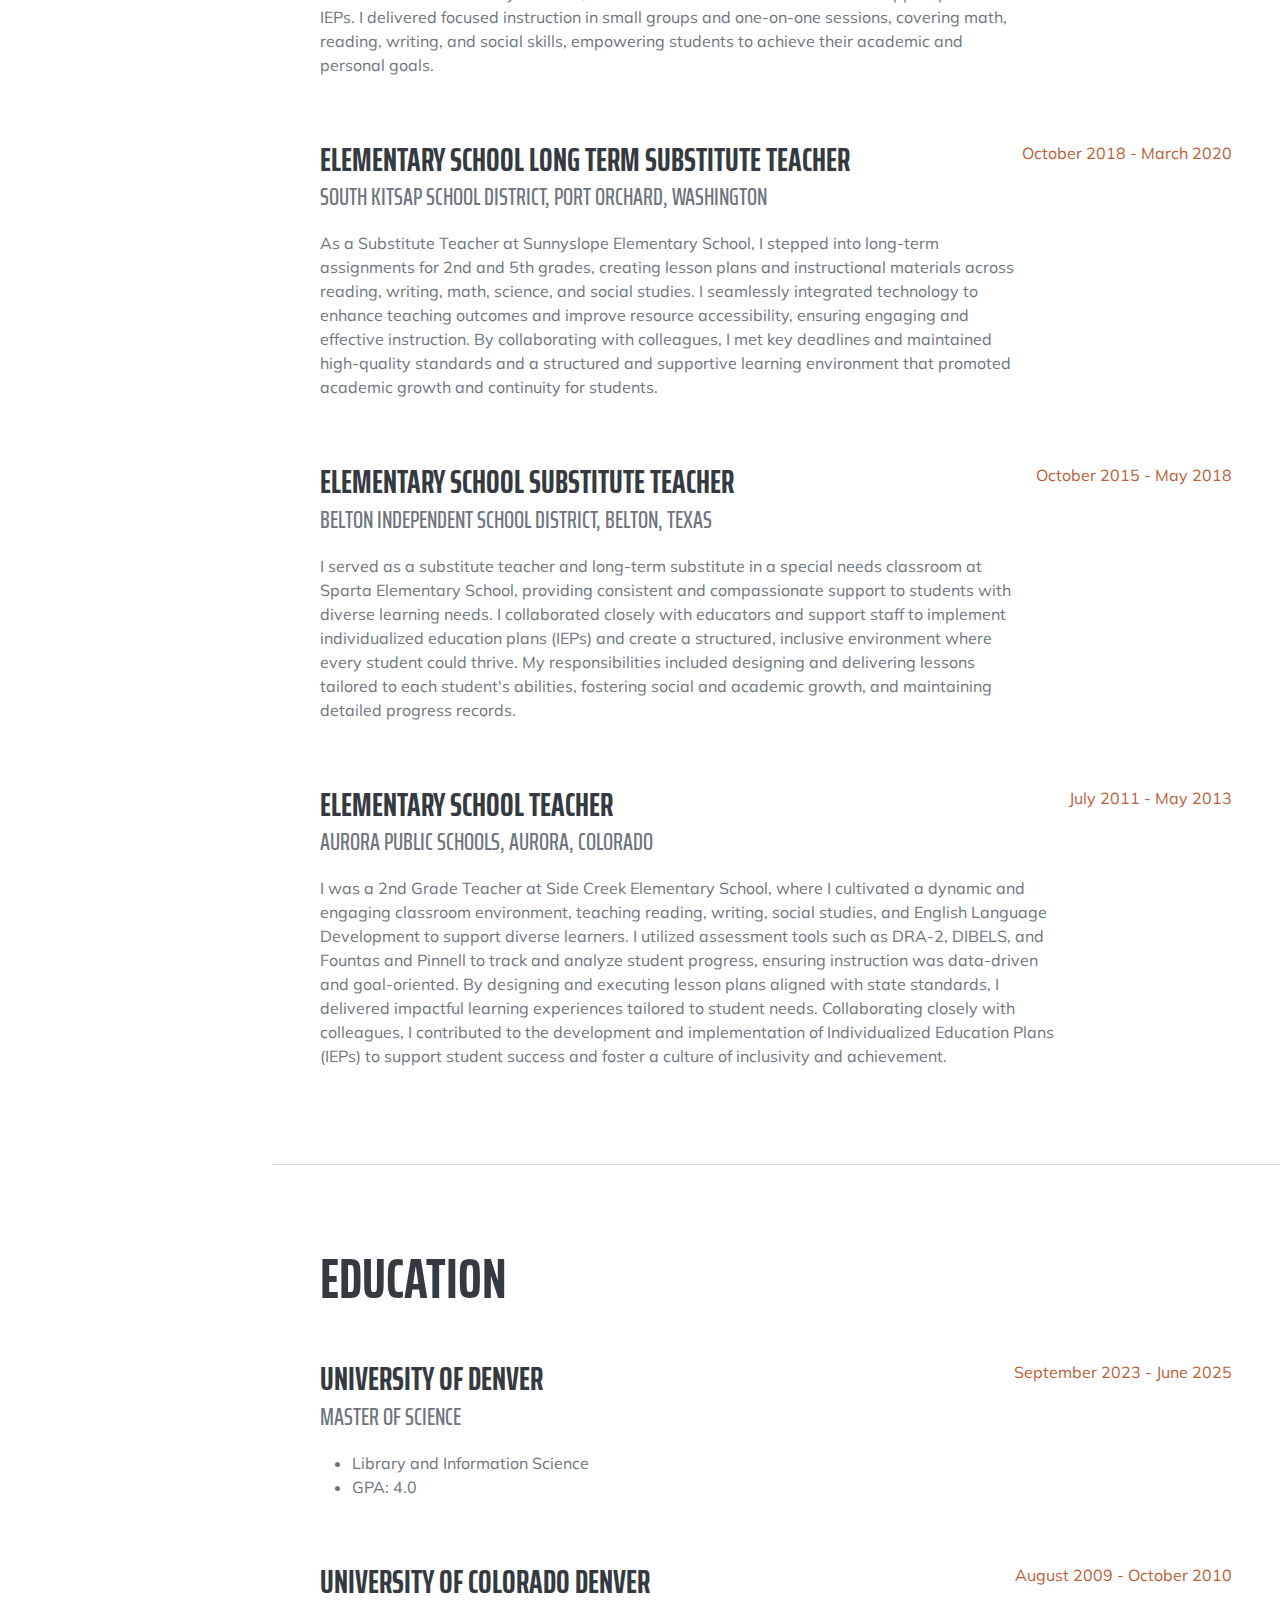
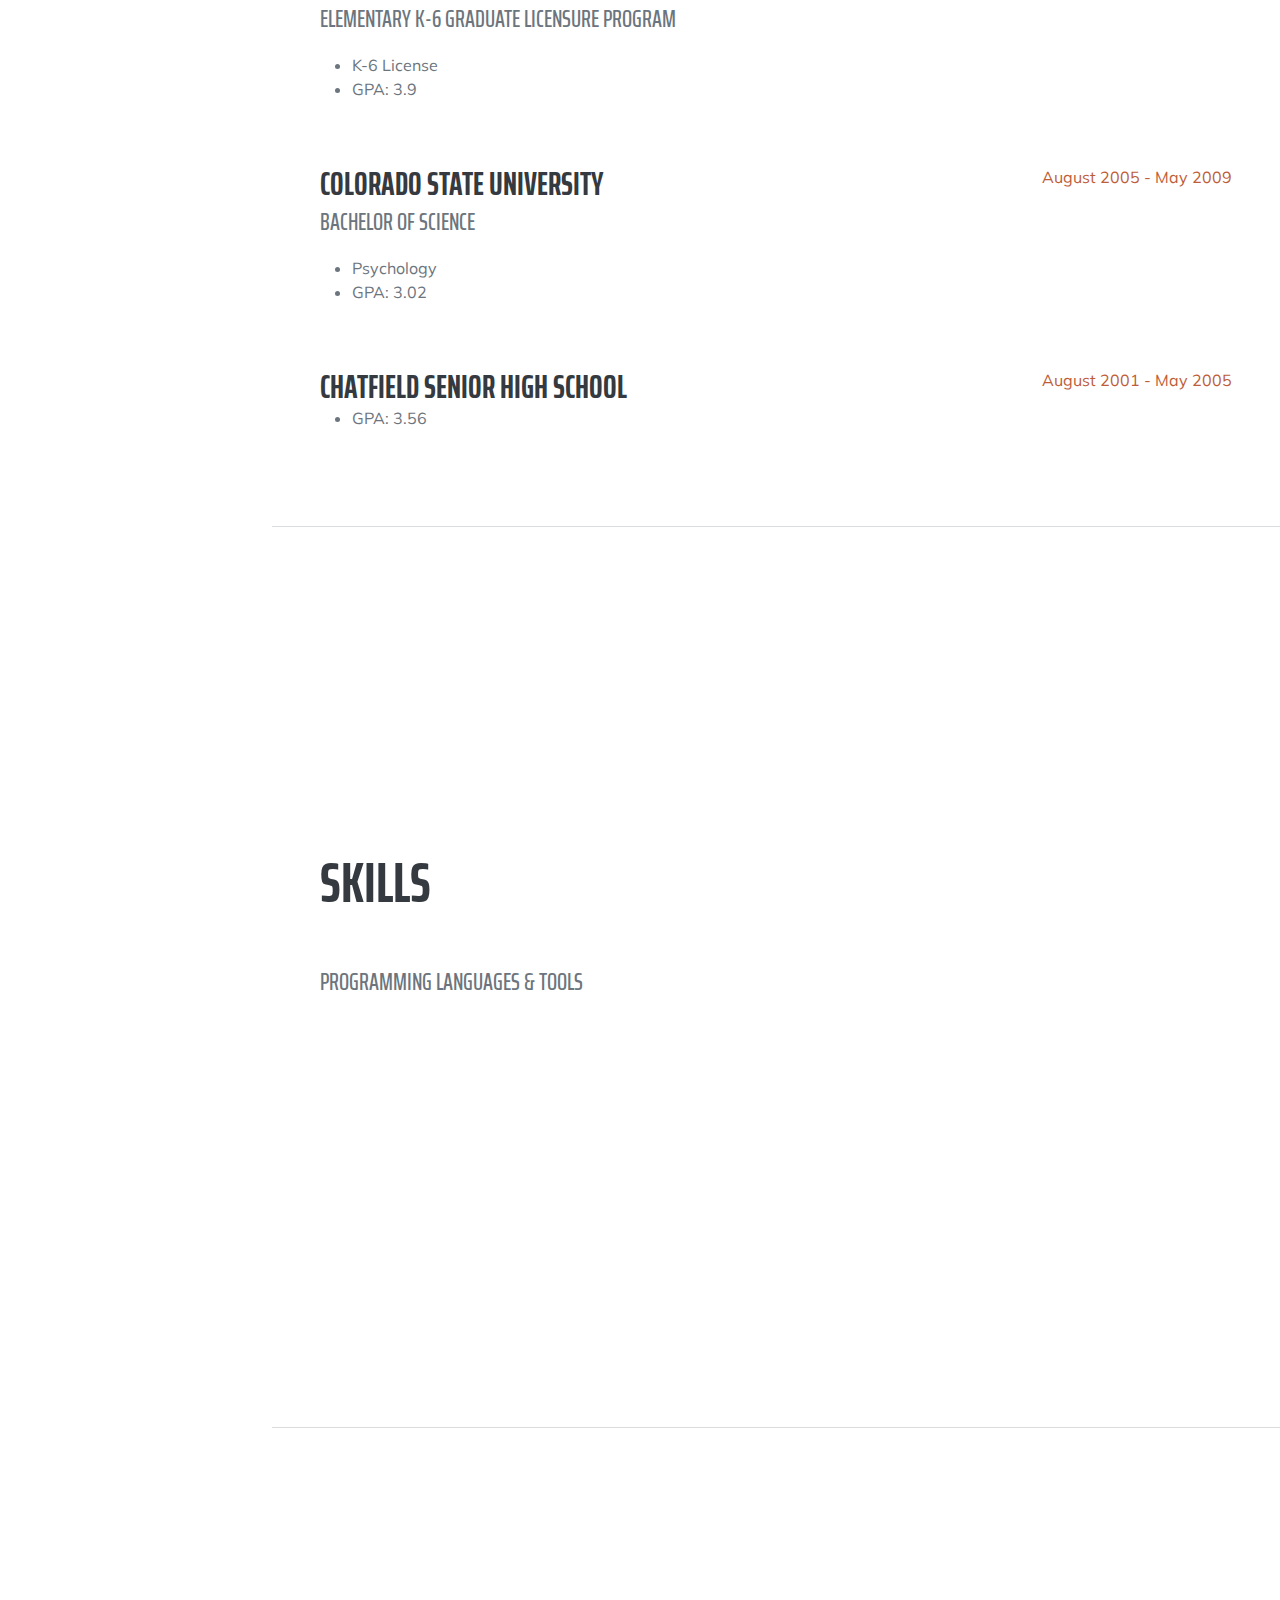
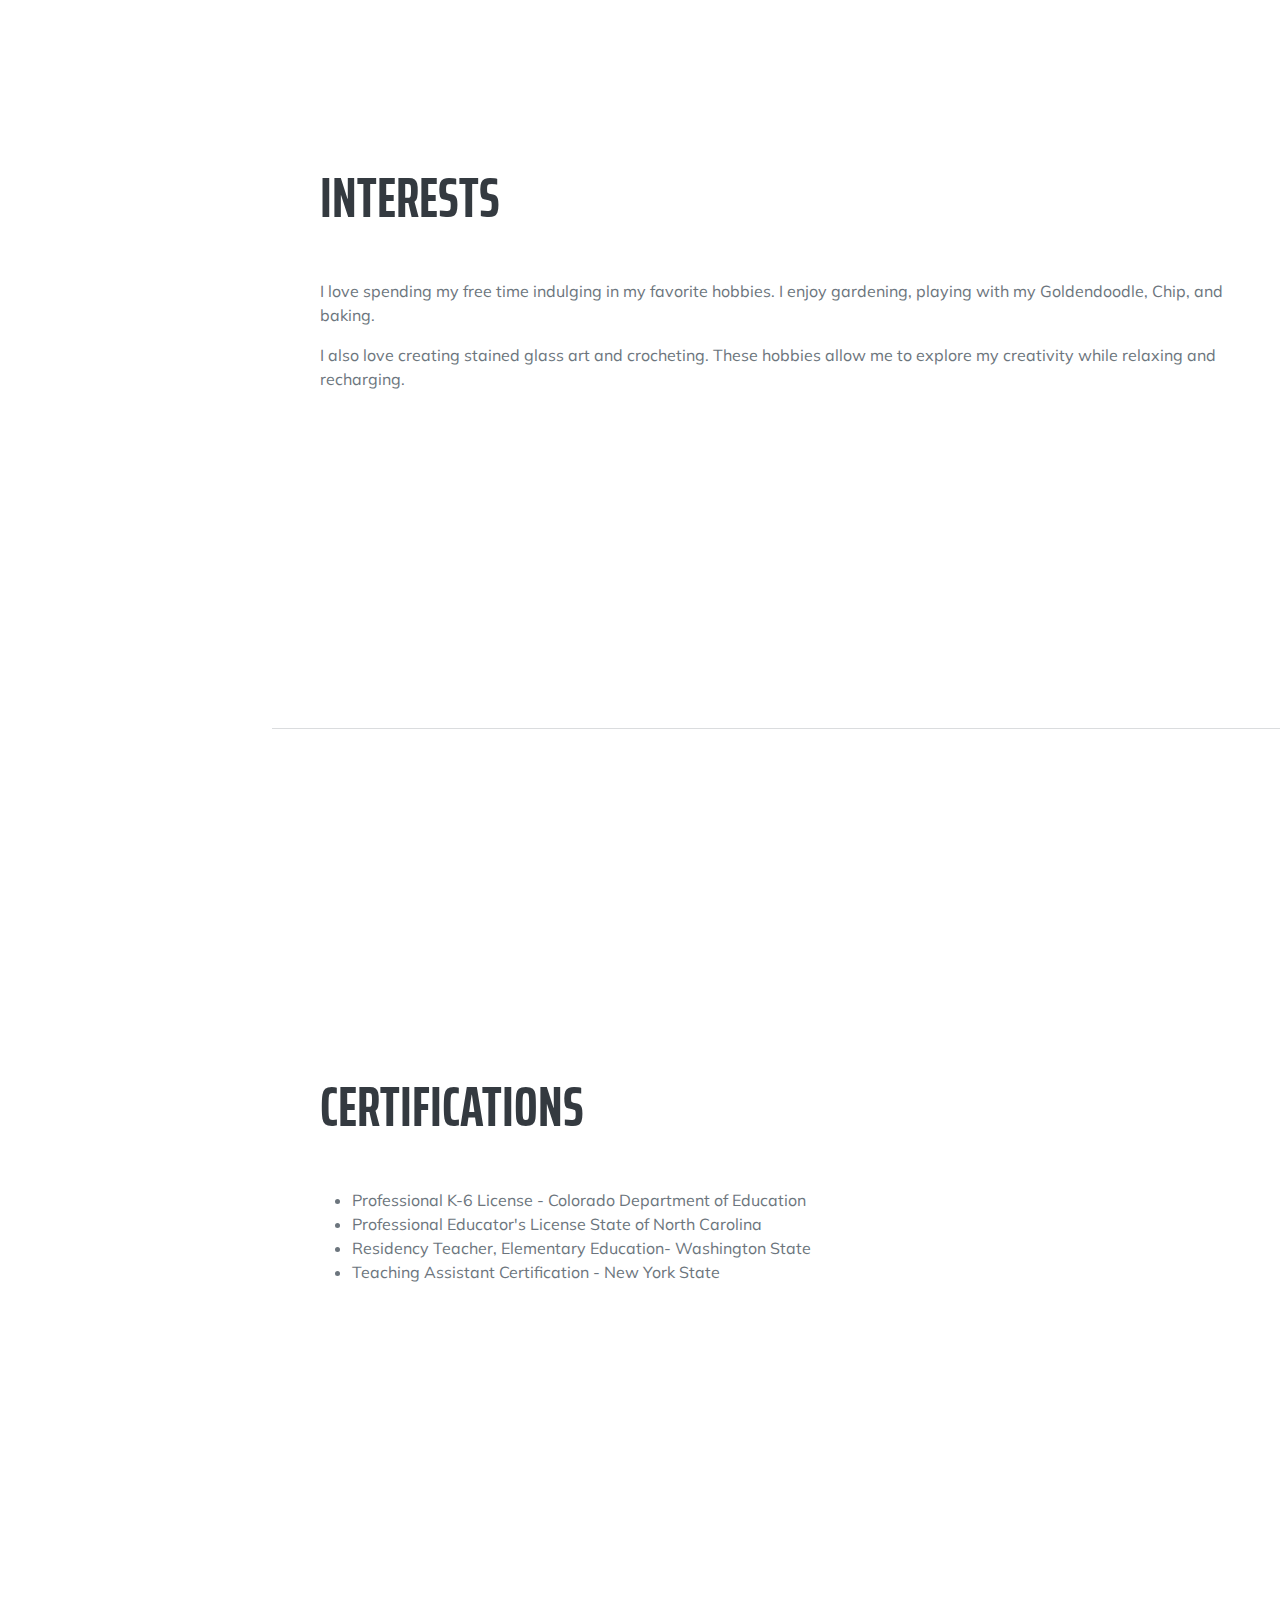
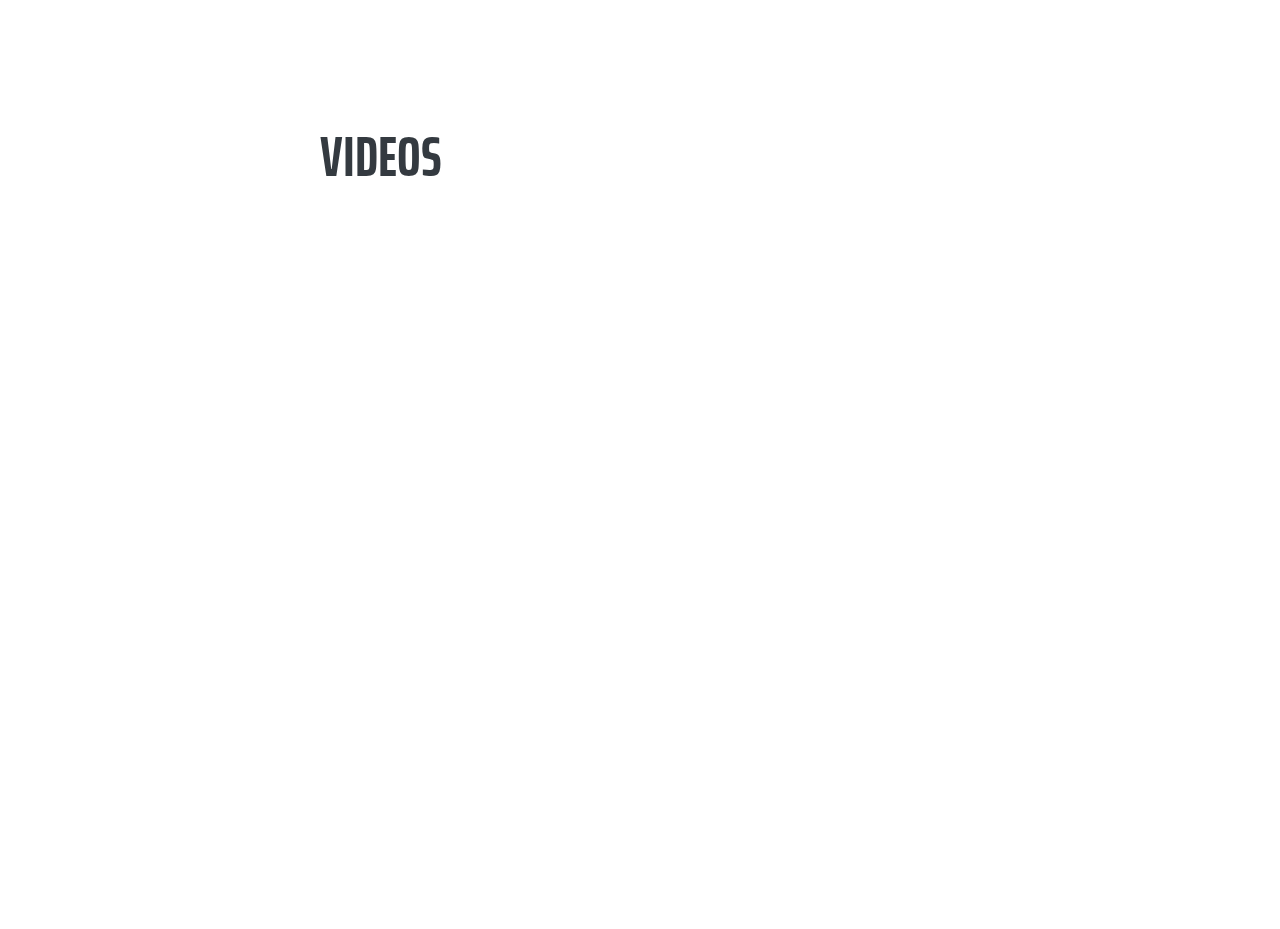
==== commit 27a4bb87: "Homepage V8" ====
--- a/index.html
+++ b/index.html
@@ -5,7 +5,7 @@
         <meta name="viewport" content="width=device-width, initial-scale=1, shrink-to-fit=no" />
         <meta name="description" content="" />
         <meta name="author" content="" />
-        <title>Resume - Start Bootstrap Theme</title>
+        <title>Kimberly Chin</title>
         <link rel="icon" type="image/x-icon" href="assets/img/favicon.ico" />
         <!-- Font Awesome icons (free version)-->
         <script src="https://use.fontawesome.com/releases/v6.3.0/js/all.js" crossorigin="anonymous"></script>
@@ -30,14 +30,14 @@
                     <li class="nav-item"><a class="nav-link js-scroll-trigger" href="#education">Education</a></li>
                     <li class="nav-item"><a class="nav-link js-scroll-trigger" href="#skills">Skills</a></li>
                     <li class="nav-item"><a class="nav-link js-scroll-trigger" href="#interests">Interests</a></li>
-                    <li class="nav-item"><a class="nav-link js-scroll-trigger" href="#awards">Awards</a></li>
+                    <li class="nav-item"><a class="nav-link js-scroll-trigger" href="#Certifications">Certifications</a></li>
                     <li class="nav-item"><a class="nav-link js-scroll-trigger" href="#videos">Videos</a></li>
                 </ul>
             </div>
         </nav>
         <!-- Page Content-->
         <div class="container-fluid p-0">
-            <!-- About-->
+            <!-- About me, personal information-->
             <section class="resume-section" id="about">
                 <div class="resume-section-content">
                     <h1 class="mb-0">
@@ -57,7 +57,7 @@
                 </div>
             </section>
             <hr class="m-0" />
-            <!-- Experience-->
+            <!-- Librarian and Teaching Experience-->
             <section class="resume-section" id="experience">
                 <div class="resume-section-content">
                     <h2 class="mb-5">Experience</h2>
@@ -165,7 +165,7 @@
                 </div>
             </section>
             <hr class="m-0" />
-            <!-- Interests-->
+            <!-- Hobbies, Interests-->
             <section class="resume-section" id="interests">
                 <div class="resume-section-content">
                     <h2 class="mb-5">Interests</h2>
@@ -174,7 +174,7 @@
                 </div>
             </section>
             <hr class="m-0" />
-            <!-- Awards-->
+            <!-- Certifications-->
             <section class="resume-section" id="awards">
                 <div class="resume-section-content">
                     <h2 class="mb-5">Certifications</h2>
@@ -199,7 +199,7 @@
                 </div>
             </section>
 
-         <!-- videos-->
+         <!-- Videos-->
          <section class="resume-section" id="videos">
             <div class="resume-section-content">
                 <h2 class="mb-5">Videos</h2>
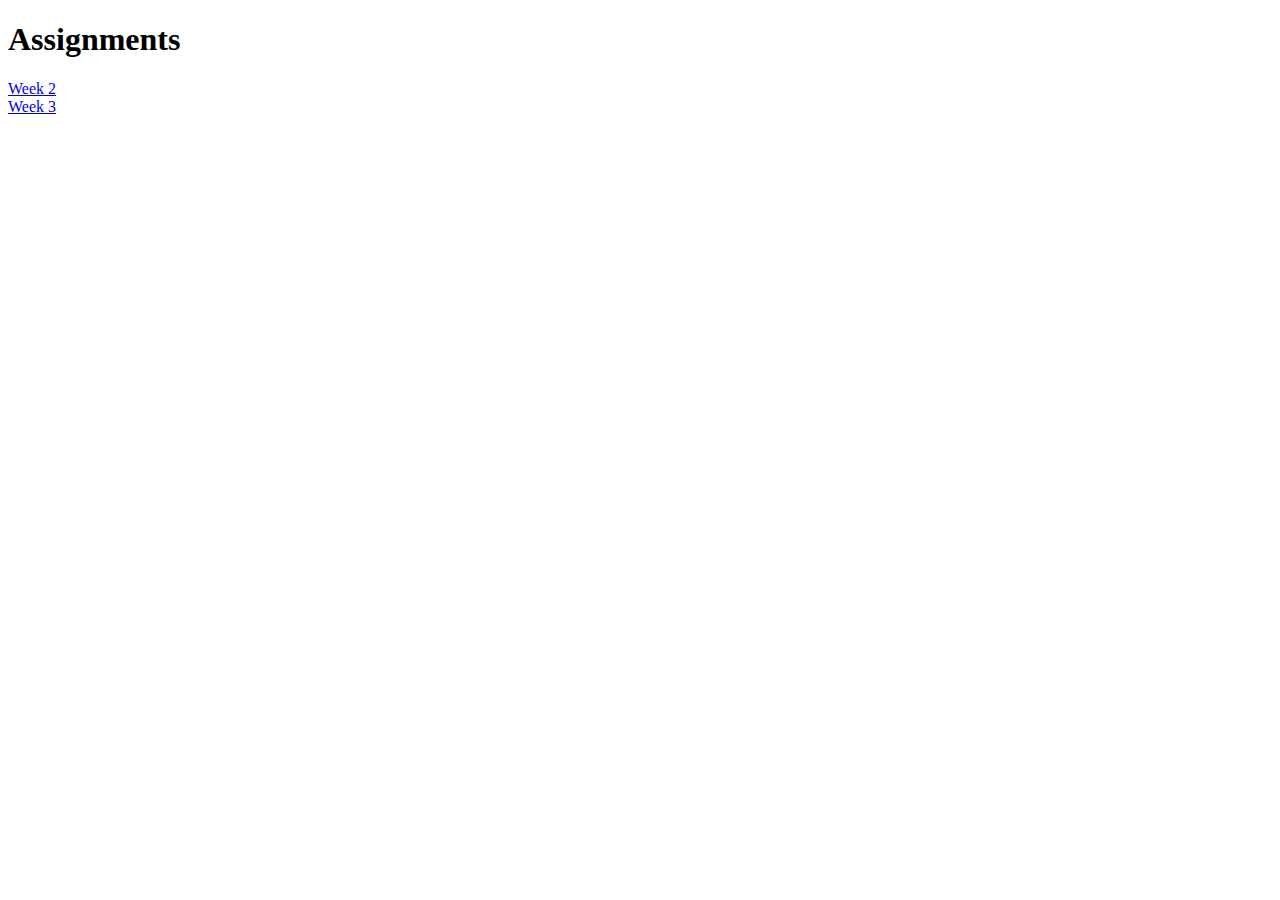
==== commit d6d374d2: "assignments week 2 and 3" ====
--- a/index.html
+++ b/index.html
@@ -1,219 +1,14 @@
 <!DOCTYPE html>
 <html lang="en">
-    <head>
-        <meta charset="utf-8" />
-        <meta name="viewport" content="width=device-width, initial-scale=1, shrink-to-fit=no" />
-        <meta name="description" content="" />
-        <meta name="author" content="" />
-        <title>Kimberly Chin</title>
-        <link rel="icon" type="image/x-icon" href="assets/img/favicon.ico" />
-        <!-- Font Awesome icons (free version)-->
-        <script src="https://use.fontawesome.com/releases/v6.3.0/js/all.js" crossorigin="anonymous"></script>
-        <!-- Google fonts-->
-        <link href="https://fonts.googleapis.com/css?family=Saira+Extra+Condensed:500,700" rel="stylesheet" type="text/css" />
-        <link href="https://fonts.googleapis.com/css?family=Muli:400,400i,800,800i" rel="stylesheet" type="text/css" />
-        <!-- Core theme CSS (includes Bootstrap)-->
-        <link href="css/styles.css" rel="stylesheet" />
-    </head>
-    <body id="page-top">
-        <!-- Navigation-->
-        <nav class="navbar navbar-expand-lg navbar-dark bg-primary fixed-top" id="sideNav">
-            <a class="navbar-brand js-scroll-trigger" href="#page-top">
-                <span class="d-block d-lg-none">Kimberly Chin</span>
-                <span class="d-none d-lg-block"><img class="img-fluid img-profile rounded-circle mx-auto mb-2" src="https://i.imgur.com/5BD4ewb.jpeg" alt="Kimberly Chin profile picture" /></span>
-            </a>
-            <button class="navbar-toggler" type="button" data-bs-toggle="collapse" data-bs-target="#navbarResponsive" aria-controls="navbarResponsive" aria-expanded="false" aria-label="Toggle navigation"><span class="navbar-toggler-icon"></span></button>
-            <div class="collapse navbar-collapse" id="navbarResponsive">
-                <ul class="navbar-nav">
-                    <li class="nav-item"><a class="nav-link js-scroll-trigger" href="#about">About</a></li>
-                    <li class="nav-item"><a class="nav-link js-scroll-trigger" href="#experience">Experience</a></li>
-                    <li class="nav-item"><a class="nav-link js-scroll-trigger" href="#education">Education</a></li>
-                    <li class="nav-item"><a class="nav-link js-scroll-trigger" href="#skills">Skills</a></li>
-                    <li class="nav-item"><a class="nav-link js-scroll-trigger" href="#interests">Interests</a></li>
-                    <li class="nav-item"><a class="nav-link js-scroll-trigger" href="#Certifications">Certifications</a></li>
-                    <li class="nav-item"><a class="nav-link js-scroll-trigger" href="#videos">Videos</a></li>
-                </ul>
-            </div>
-        </nav>
-        <!-- Page Content-->
-        <div class="container-fluid p-0">
-            <!-- About me, personal information-->
-            <section class="resume-section" id="about">
-                <div class="resume-section-content">
-                    <h1 class="mb-0">
-                        Kimberly
-                        <span class="text-primary">Chin</span>
-                    </h1>
-                    <div class="subheading mb-5">
-                        Campbell Hall, NY 10916 ·
-                        <a href="mailto:name@email.com">kimberly.chin@du.edu</a>
-                    </div>
-                    <p class="lead mb-5">I bring years of experience as an educator to my job as a children's librarian, dedicated to fostering a love of learning and reading in young minds.</p>
-                    <div class="social-icons">
-                        <a class="social-icon" href="https://www.linkedin.com/in/kimberly-chin-5a0332286/"><i class="fab fa-linkedin-in"></i></a>
-                        <a class="social-icon" href="https://github.com/kec0811/kec0811.github.io"><i class="fab fa-github"></i></a>
-
-                    </div>
-                </div>
-            </section>
-            <hr class="m-0" />
-            <!-- Librarian and Teaching Experience-->
-            <section class="resume-section" id="experience">
-                <div class="resume-section-content">
-                    <h2 class="mb-5">Experience</h2>
-                    <div class="d-flex flex-column flex-md-row justify-content-between mb-5">
-                        <div class="flex-grow-1">
-                            <h3 class="mb-0">Children's Librarian</h3>
-                            <div class="subheading mb-3">Moffat Library, Washingtonville, New York</div>
-                            <p>As a Children's Librarian, I specialize in creating a vibrant and inclusive library environment that fosters a love of reading and lifelong learning among young patrons. By curating a diverse and engaging collection, I ensure materials meet the evolving interests and needs of the community. Through personalized readers' advisory and hands-on assistance with library technology, I help make the library a welcome space.</p>
-                        </div>
-                        <div class="flex-shrink-0"><span class="text-primary">July 2024 - Present</span></div>
-                    </div>
-                    <div class="d-flex flex-column flex-md-row justify-content-between mb-5">
-                        <div class="flex-grow-1">
-                            <h3 class="mb-0">Elementary Teaching Assistant</h3>
-                            <div class="subheading mb-3">North Rockland School District and Beacon City School District, New York</div>
-                            <p>Working as a Teaching Assistant at Willow Grove Upper Elementary School and JV Forrestal Elementary, I played a vital role in building a supportive and inclusive learning environment within a special education classroom. Collaborating with a multidisciplinary team, including psychologists, physical and occupational therapists, and specialized staff, I implemented tailored strategies to ensure student success. By collecting and analyzing data using Functional Behavior Analysis forms, I contributed to individualized student support plans for IEPs. I delivered focused instruction in small groups and one-on-one sessions, covering math, reading, writing, and social skills, empowering students to achieve their academic and personal goals.</p>
-                        </div>
-                        <div class="flex-shrink-0"><span class="text-primary">November 2022 - June 2024</span></div>
-                    </div>
-                    <div class="d-flex flex-column flex-md-row justify-content-between mb-5">
-                        <div class="flex-grow-1">
-                            <h3 class="mb-0">Elementary School Long Term Substitute Teacher</h3>
-                            <div class="subheading mb-3">South Kitsap School District, Port Orchard, Washington</div>
-                            <p>As a Substitute Teacher at Sunnyslope Elementary School, I stepped into long-term assignments for 2nd and 5th grades, creating lesson plans and instructional materials across reading, writing, math, science, and social studies. I seamlessly integrated technology to enhance teaching outcomes and improve resource accessibility, ensuring engaging and effective instruction. By collaborating with colleagues, I met key deadlines and maintained high-quality standards and a structured and supportive learning environment that promoted academic growth and continuity for students.</p>
-                        </div>
-                        <div class="flex-shrink-0"><span class="text-primary">October 2018 - March 2020</span></div>
-                        
-                    </div>
-                  
-                    <div class="d-flex flex-column flex-md-row justify-content-between mb-5">
-                        <div class="flex-grow-1">
-                            <h3 class="mb-0">Elementary School Substitute Teacher</h3>
-                            <div class="subheading mb-3">Belton Independent School District, Belton, Texas</div>
-                            <p>I served as a substitute teacher and long-term substitute in a special needs classroom at Sparta Elementary School, providing consistent and compassionate support to students with diverse learning needs. I collaborated closely with educators and support staff to implement individualized education plans (IEPs) and create a structured, inclusive environment where every student could thrive. My responsibilities included designing and delivering lessons tailored to each student's abilities, fostering social and academic growth, and maintaining detailed progress records.</p>
-                        </div>
-                        <div class="flex-shrink-0"><span class="text-primary">October 2015 - May 2018</span></div>
-                        
-                    </div>
-                    <div class="d-flex flex-column flex-md-row justify-content-between">
-                        <div class="flex-grow-1">
-                            <h3 class="mb-0">Elementary School Teacher</h3>
-                            <div class="subheading mb-3">Aurora Public Schools, Aurora, Colorado</div>
-                            <p>I was a 2nd Grade Teacher at Side Creek Elementary School, where I cultivated a dynamic and engaging classroom environment, teaching reading, writing, social studies, and English Language Development to support diverse learners. I utilized assessment tools such as DRA-2, DIBELS, and Fountas and Pinnell to track and analyze student progress, ensuring instruction was data-driven and goal-oriented. By designing and executing lesson plans aligned with state standards, I delivered impactful learning experiences tailored to student needs. Collaborating closely with colleagues, I contributed to the development and implementation of Individualized Education Plans (IEPs) to support student success and foster a culture of inclusivity and achievement.</p>
-                        </div>
-                        <div class="flex-shrink-0"><span class="text-primary">July 2011 - May 2013</span></div>
-                    </div>
-                </div>
-            </section>
-            <hr class="m-0" />
-            <!-- Education-->
-            <section class="resume-section" id="education">
-                <div class="resume-section-content">
-                    <h2 class="mb-5">Education</h2>
-                    <div class="d-flex flex-column flex-md-row justify-content-between mb-5">
-                        <div class="flex-grow-1">
-                            <h3 class="mb-0">University of Denver</h3>
-                            <div class="subheading mb-3">Master of Science</div>
-                            <ul>
-                            <li><div>Library and Information Science</div></li>
-                            <li><p>GPA: 4.0</p></li></ul>
-                        </div>
-                        <div class="flex-shrink-0"><span class="text-primary">September 2023 - June 2025</span></div>
-                    </div>
-                    <div class="d-flex flex-column flex-md-row justify-content-between mb-5">
-                        <div class="flex-grow-1">
-                            <h3 class="mb-0">University of Colorado Denver</h3>
-                            <div class="subheading mb-3">Elementary K-6 Graduate Licensure Program</div>
-                            <ul>
-                            <li><div>K-6 License</div></li>
-                            <li><p>GPA: 3.9</p></li></ul>
-                        </div>
-                        <div class="flex-shrink-0"><span class="text-primary">August 2009 - October 2010</span></div>
-                    </div>
-                    <div class="d-flex flex-column flex-md-row justify-content-between mb-5">
-                        <div class="flex-grow-1">
-                            <h3 class="mb-0">Colorado State University</h3>
-                            <div class="subheading mb-3">Bachelor of Science</div>
-                            <ul>
-                            <li><div>Psychology</div></li>
-                            <li><p>GPA: 3.02</p></li></ul>
-                        </div>
-                        <div class="flex-shrink-0"><span class="text-primary">August 2005 - May 2009</span></div>
-                    </div>   
-                    <div class="d-flex flex-column flex-md-row justify-content-between">
-                        <div class="flex-grow-1">
-                            <h3 class="mb-0">Chatfield Senior High School</h3>
-                            <ul>
-                            <li><p>GPA: 3.56</p></li></ul>
-                        </div>
-                        <div class="flex-shrink-0"><span class="text-primary">August 2001 - May 2005</span></div>
-                    </div>
-                </div>
-            </section>
-            <hr class="m-0" />
-            <!-- Skills-->
-            <section class="resume-section" id="skills">
-                <div class="resume-section-content">
-                    <h2 class="mb-5">Skills</h2>
-                    <div class="subheading mb-3">Programming Languages & Tools</div>
-                    <ul class="list-inline dev-icons">
-                        <li class="list-inline-item"><i class="fab fa-html5"></i></li>
-                        <li class="list-inline-item"><i class="fab fa-css3-alt"></i></li>
-                        <li class="list-inline-item"><i class="fab fa-wordpress"></i></li>
-                    </ul>
-                </div>
-            </section>
-            <hr class="m-0" />
-            <!-- Hobbies, Interests-->
-            <section class="resume-section" id="interests">
-                <div class="resume-section-content">
-                    <h2 class="mb-5">Interests</h2>
-                    <p>I love spending my free time indulging in my favorite hobbies. I enjoy gardening, playing with my Goldendoodle, Chip, and baking.</p>
-                    <p class="mb-0">I also love creating stained glass art and crocheting. These hobbies allow me to explore my creativity while relaxing and recharging.</p>
-                </div>
-            </section>
-            <hr class="m-0" />
-            <!-- Certifications-->
-            <section class="resume-section" id="awards">
-                <div class="resume-section-content">
-                    <h2 class="mb-5">Certifications</h2>
-                    <ul class="fa-ul mb-0">
-                        <li>
-                            <span class="fa-li"><i class="fas fa-certificate text-warning"></i></span>
-                            Professional K-6 License - Colorado Department of Education
-                        </li>
-                        <li>
-                            <span class="fa-li"><i class="fas fa-certificate text-warning"></i></span>
-                            Professional Educator's License State of North Carolina
-                        </li>
-                        <li>
-                            <span class="fa-li"><i class="fas fa-certificate text-warning"></i></span>
-                            Residency Teacher, Elementary Education- Washington State
-                        </li> 
-                        <li>
-                            <span class="fa-li"><i class="fas fa-certificate text-warning"></i></span>
-                            Teaching Assistant Certification - New York State
-                        </li>                     
-                    </ul>
-                </div>
-            </section>
-
-         <!-- Videos-->
-         <section class="resume-section" id="videos">
-            <div class="resume-section-content">
-                <h2 class="mb-5">Videos</h2>
-
-                <iframe width="332" height="590" src="https://www.youtube.com/embed/GM-WY-wG8FM" title="January 13, 2025" frameborder="0" allow="accelerometer; autoplay; clipboard-write; encrypted-media; gyroscope; picture-in-picture; web-share" referrerpolicy="strict-origin-when-cross-origin" allowfullscreen></iframe>   
-
-                <iframe width="332" height="590" src="https://www.youtube.com/embed/HVAqr5Y2k8U" title="January 13, 2025" frameborder="0" allow="accelerometer; autoplay; clipboard-write; encrypted-media; gyroscope; picture-in-picture; web-share" referrerpolicy="strict-origin-when-cross-origin" allowfullscreen></iframe>
-
-            </div>
-        </section>
-        </div>
-        <!-- Bootstrap core JS-->
-        <script src="https://cdn.jsdelivr.net/npm/bootstrap@5.2.3/dist/js/bootstrap.bundle.min.js"></script>
-        <!-- Core theme JS-->
-        <script src="js/scripts.js"></script>
-    </body>
-</html>
+<head>
+    <meta charset="UTF-8">
+    <meta name="viewport" content="width=device-width, initial-scale=1.0">
+    <title>Document</title>
+</head>
+<body>
+<h1>Assignments</h1>
+<a href="week_2/kimberlychin.html">Week 2</a>  
+<br>
+<a href="week_3/index.html">Week 3</a>
+</body>
+</html>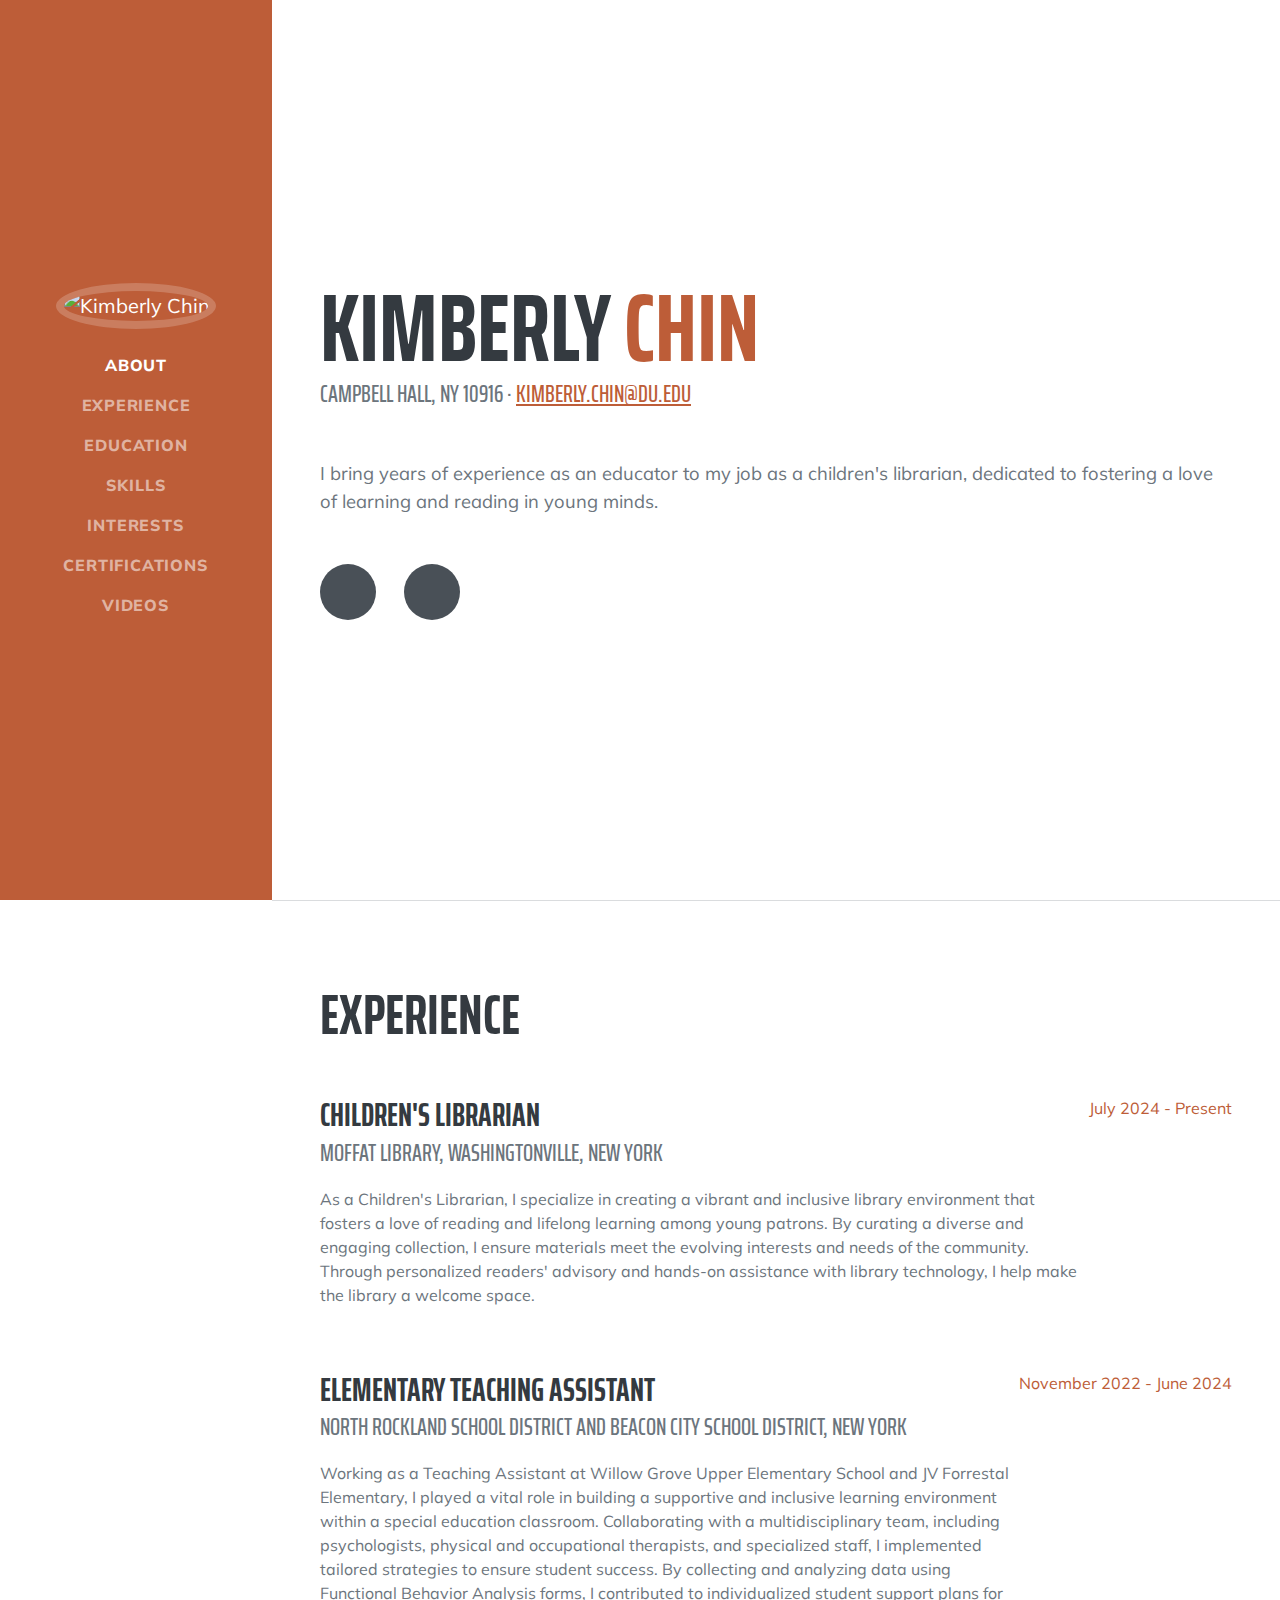
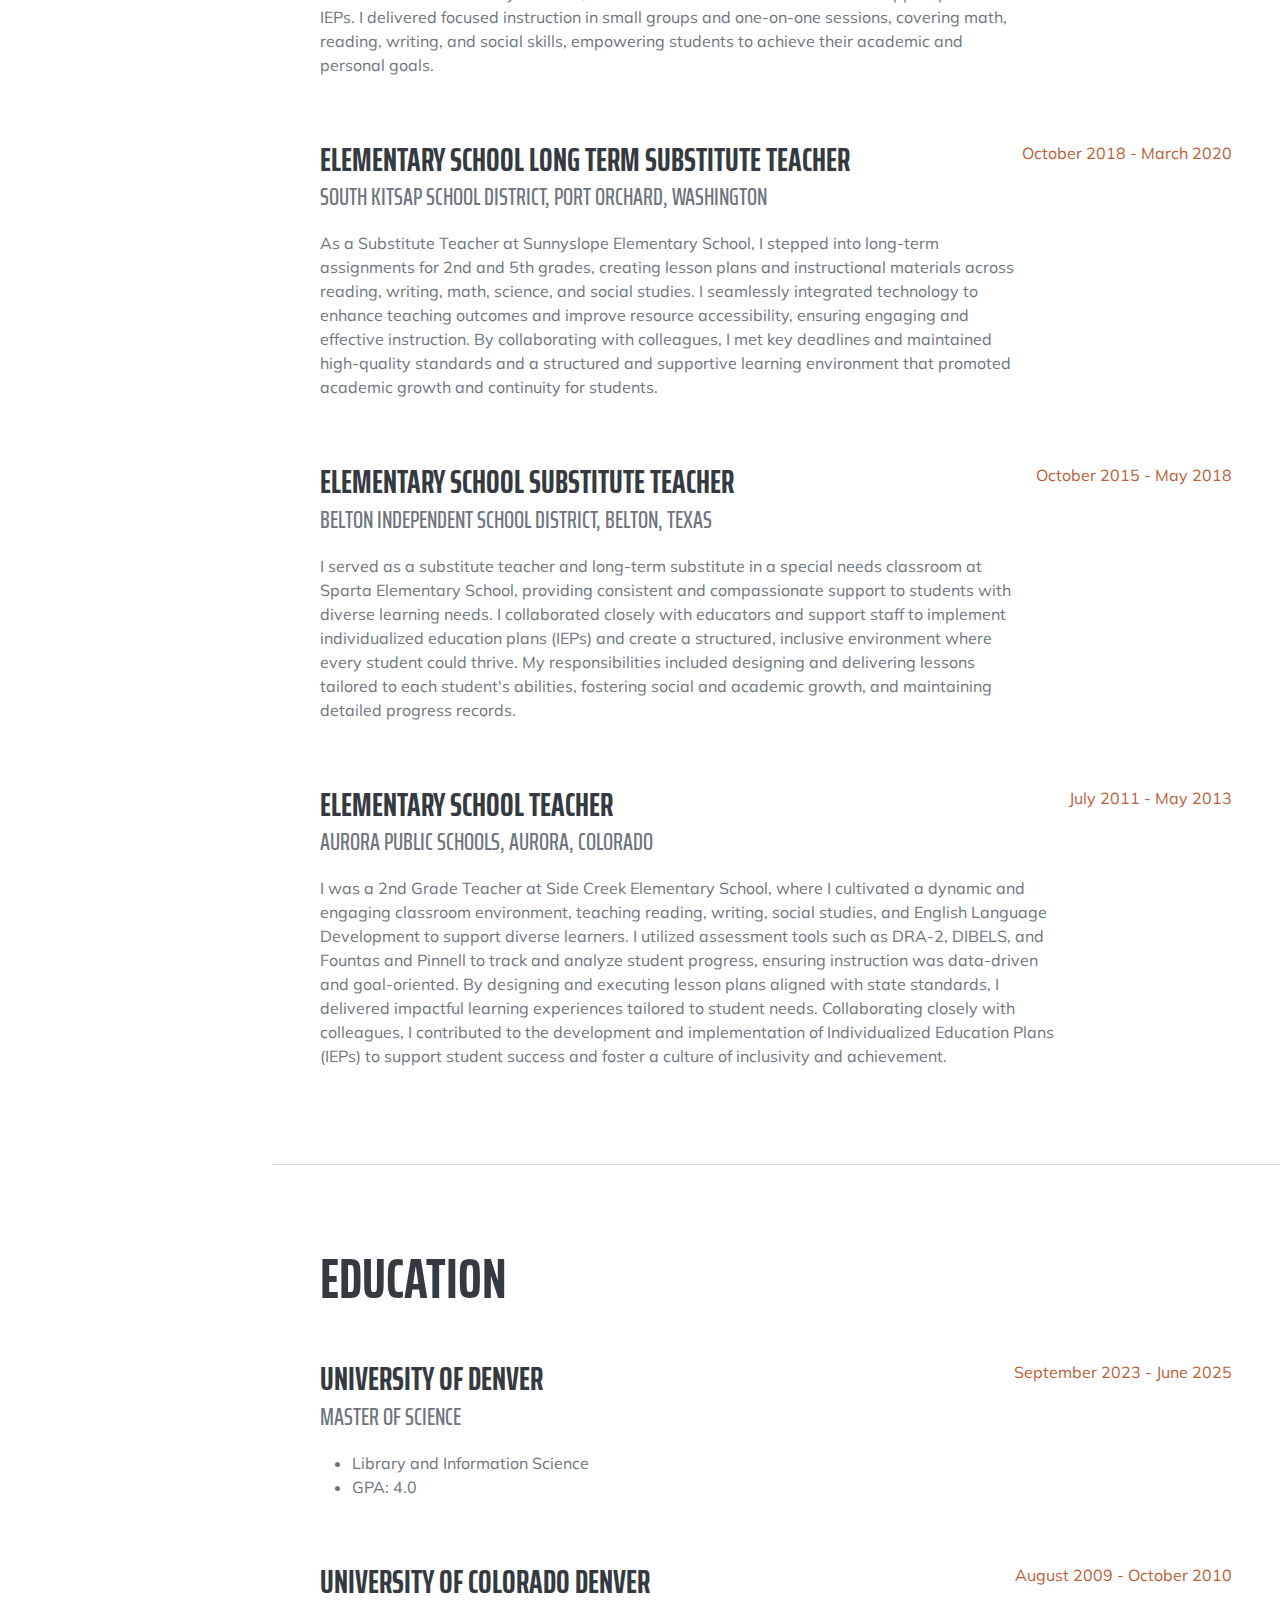
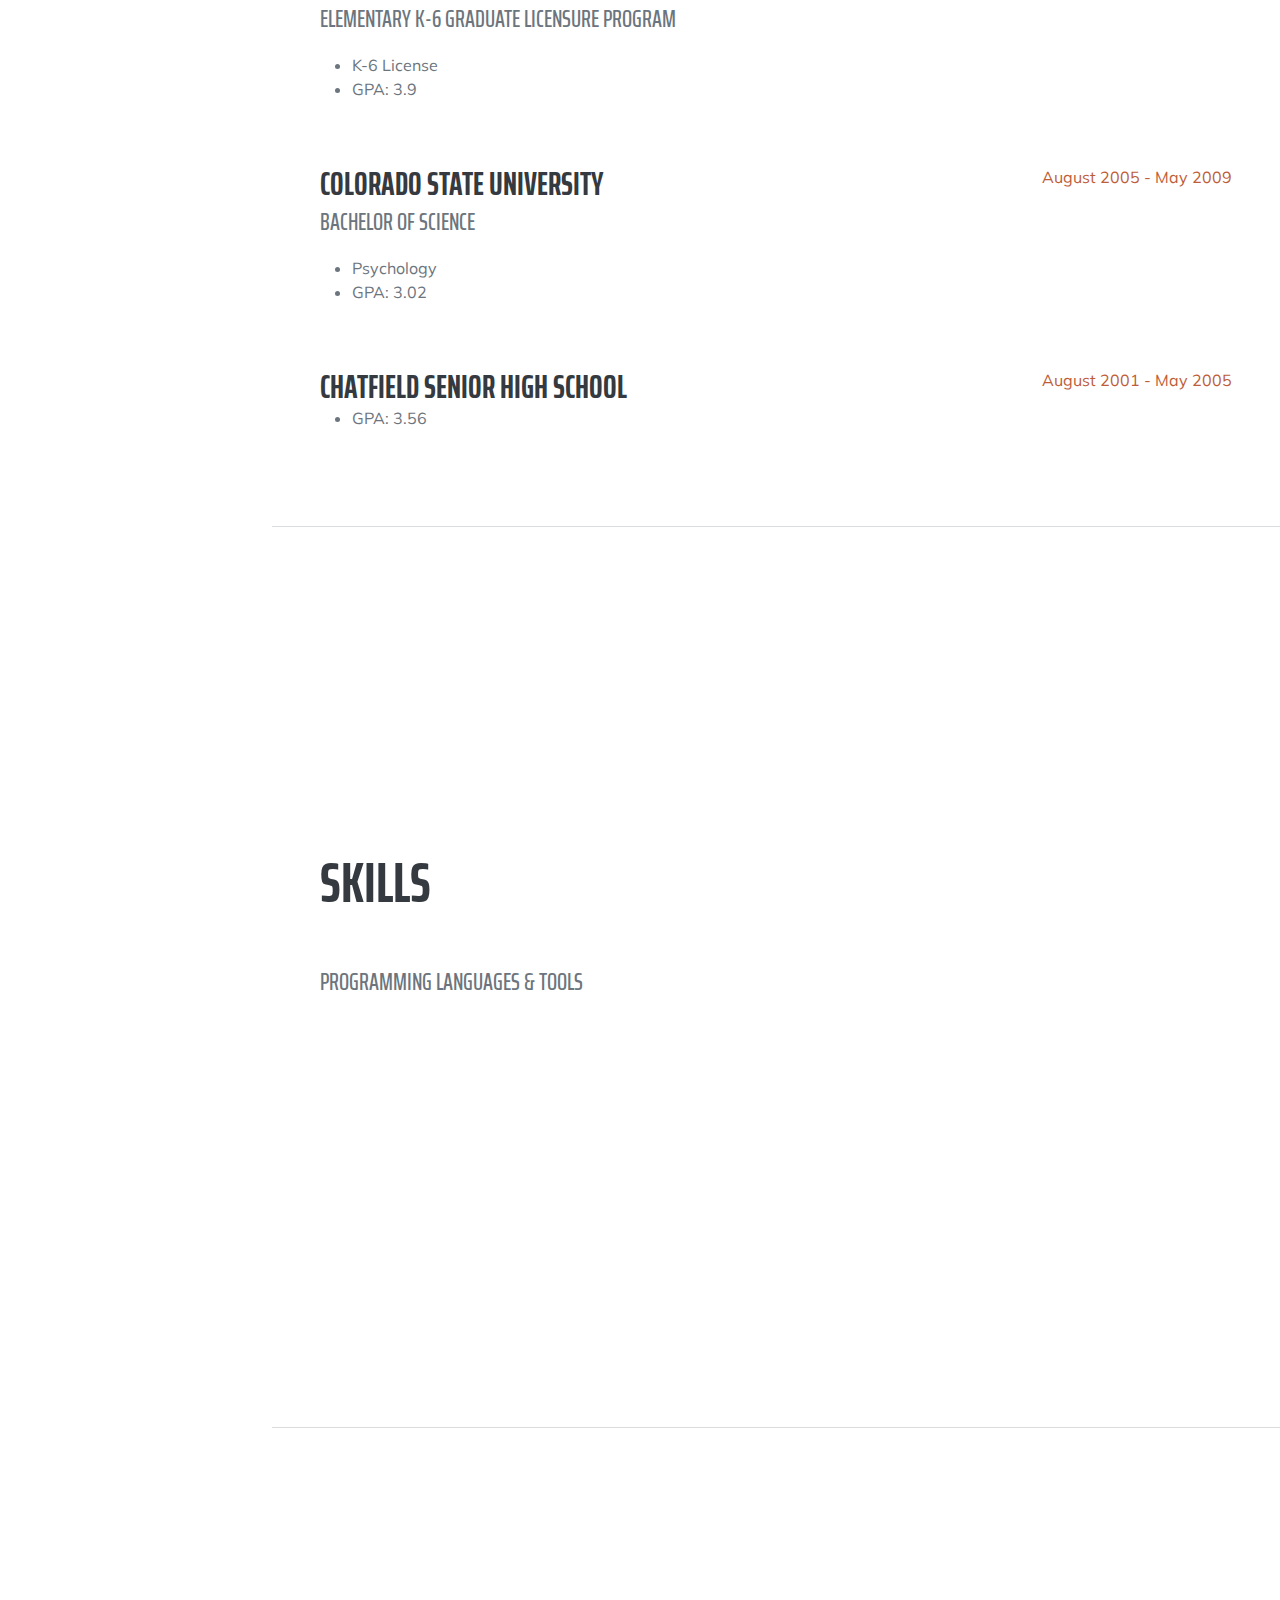
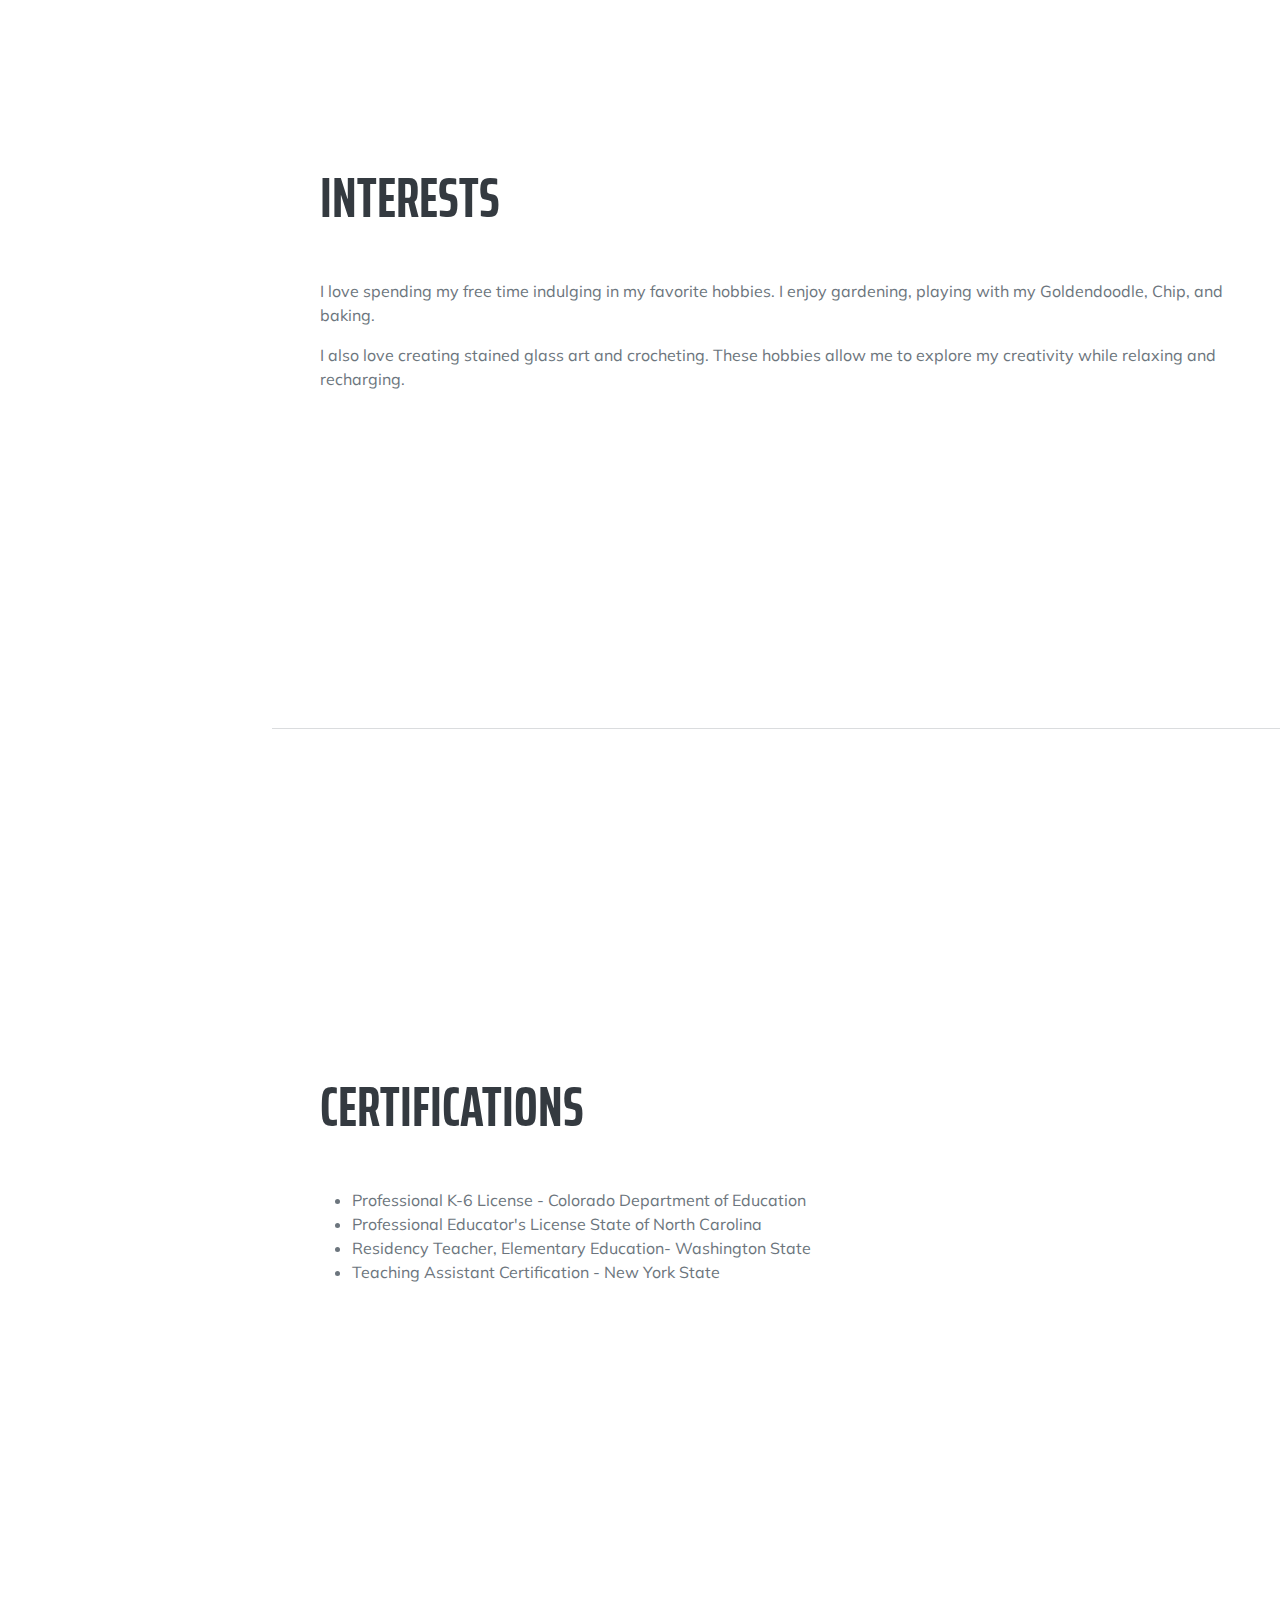
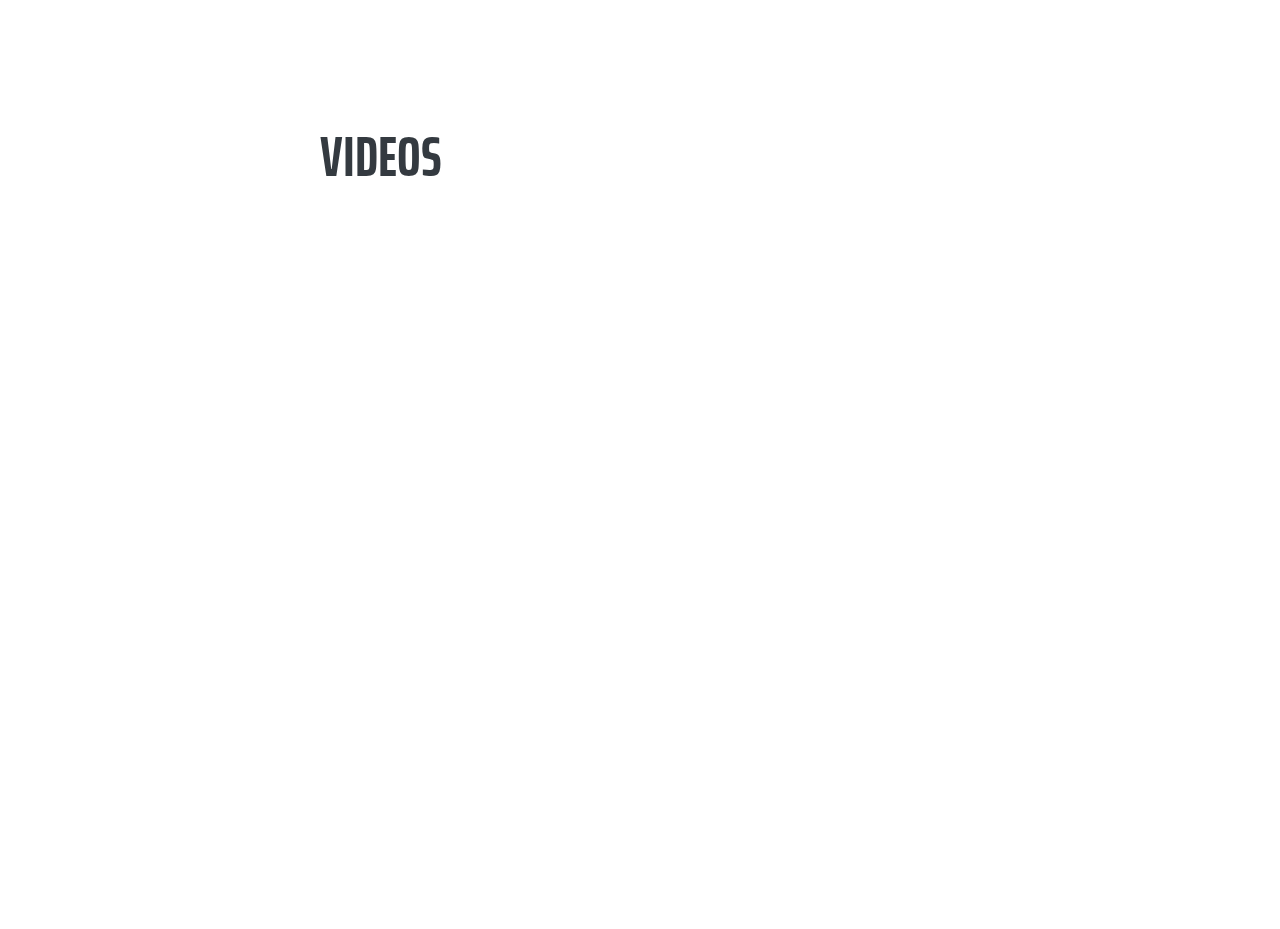
==== commit 7df663dd: "V10" ====
--- a/index.html
+++ b/index.html
@@ -1,14 +1,219 @@
 <!DOCTYPE html>
 <html lang="en">
-<head>
-    <meta charset="UTF-8">
-    <meta name="viewport" content="width=device-width, initial-scale=1.0">
-    <title>Document</title>
-</head>
-<body>
-<h1>Assignments</h1>
-<a href="week_2/kimberlychin.html">Week 2</a>  
-<br>
-<a href="week_3/index.html">Week 3</a>
-</body>
-</html>+    <head>
+        <meta charset="utf-8" />
+        <meta name="viewport" content="width=device-width, initial-scale=1, shrink-to-fit=no" />
+        <meta name="description" content="" />
+        <meta name="author" content="" />
+        <title>Kimberly Chin</title>
+        <link rel="icon" type="image/x-icon" href="assets/img/favicon.ico" />
+        <!-- Font Awesome icons (free version)-->
+        <script src="https://use.fontawesome.com/releases/v6.3.0/js/all.js" crossorigin="anonymous"></script>
+        <!-- Google fonts-->
+        <link href="https://fonts.googleapis.com/css?family=Saira+Extra+Condensed:500,700" rel="stylesheet" type="text/css" />
+        <link href="https://fonts.googleapis.com/css?family=Muli:400,400i,800,800i" rel="stylesheet" type="text/css" />
+        <!-- Core theme CSS (includes Bootstrap)-->
+        <link href="css/styles.css" rel="stylesheet" />
+    </head>
+    <body id="page-top">
+        <!-- Navigation-->
+        <nav class="navbar navbar-expand-lg navbar-dark bg-primary fixed-top" id="sideNav">
+            <a class="navbar-brand js-scroll-trigger" href="#page-top">
+                <span class="d-block d-lg-none">Kimberly Chin</span>
+                <span class="d-none d-lg-block"><img class="img-fluid img-profile rounded-circle mx-auto mb-2" src="https://i.imgur.com/5BD4ewb.jpeg" alt="Kimberly Chin profile picture" /></span>
+            </a>
+            <button class="navbar-toggler" type="button" data-bs-toggle="collapse" data-bs-target="#navbarResponsive" aria-controls="navbarResponsive" aria-expanded="false" aria-label="Toggle navigation"><span class="navbar-toggler-icon"></span></button>
+            <div class="collapse navbar-collapse" id="navbarResponsive">
+                <ul class="navbar-nav">
+                    <li class="nav-item"><a class="nav-link js-scroll-trigger" href="#about">About</a></li>
+                    <li class="nav-item"><a class="nav-link js-scroll-trigger" href="#experience">Experience</a></li>
+                    <li class="nav-item"><a class="nav-link js-scroll-trigger" href="#education">Education</a></li>
+                    <li class="nav-item"><a class="nav-link js-scroll-trigger" href="#skills">Skills</a></li>
+                    <li class="nav-item"><a class="nav-link js-scroll-trigger" href="#interests">Interests</a></li>
+                    <li class="nav-item"><a class="nav-link js-scroll-trigger" href="#Certifications">Certifications</a></li>
+                    <li class="nav-item"><a class="nav-link js-scroll-trigger" href="#videos">Videos</a></li>
+                </ul>
+            </div>
+        </nav>
+        <!-- Page Content-->
+        <div class="container-fluid p-0">
+            <!-- About me, personal information-->
+            <section class="resume-section" id="about">
+                <div class="resume-section-content">
+                    <h1 class="mb-0">
+                        Kimberly
+                        <span class="text-primary">Chin</span>
+                    </h1>
+                    <div class="subheading mb-5">
+                        Campbell Hall, NY 10916 ·
+                        <a href="mailto:name@email.com">kimberly.chin@du.edu</a>
+                    </div>
+                    <p class="lead mb-5">I bring years of experience as an educator to my job as a children's librarian, dedicated to fostering a love of learning and reading in young minds.</p>
+                    <div class="social-icons">
+                        <a class="social-icon" href="https://www.linkedin.com/in/kimberly-chin-5a0332286/"><i class="fab fa-linkedin-in"></i></a>
+                        <a class="social-icon" href="https://github.com/kec0811/kec0811.github.io"><i class="fab fa-github"></i></a>
+
+                    </div>
+                </div>
+            </section>
+            <hr class="m-0" />
+            <!-- Librarian and Teaching Experience-->
+            <section class="resume-section" id="experience">
+                <div class="resume-section-content">
+                    <h2 class="mb-5">Experience</h2>
+                    <div class="d-flex flex-column flex-md-row justify-content-between mb-5">
+                        <div class="flex-grow-1">
+                            <h3 class="mb-0">Children's Librarian</h3>
+                            <div class="subheading mb-3">Moffat Library, Washingtonville, New York</div>
+                            <p>As a Children's Librarian, I specialize in creating a vibrant and inclusive library environment that fosters a love of reading and lifelong learning among young patrons. By curating a diverse and engaging collection, I ensure materials meet the evolving interests and needs of the community. Through personalized readers' advisory and hands-on assistance with library technology, I help make the library a welcome space.</p>
+                        </div>
+                        <div class="flex-shrink-0"><span class="text-primary">July 2024 - Present</span></div>
+                    </div>
+                    <div class="d-flex flex-column flex-md-row justify-content-between mb-5">
+                        <div class="flex-grow-1">
+                            <h3 class="mb-0">Elementary Teaching Assistant</h3>
+                            <div class="subheading mb-3">North Rockland School District and Beacon City School District, New York</div>
+                            <p>Working as a Teaching Assistant at Willow Grove Upper Elementary School and JV Forrestal Elementary, I played a vital role in building a supportive and inclusive learning environment within a special education classroom. Collaborating with a multidisciplinary team, including psychologists, physical and occupational therapists, and specialized staff, I implemented tailored strategies to ensure student success. By collecting and analyzing data using Functional Behavior Analysis forms, I contributed to individualized student support plans for IEPs. I delivered focused instruction in small groups and one-on-one sessions, covering math, reading, writing, and social skills, empowering students to achieve their academic and personal goals.</p>
+                        </div>
+                        <div class="flex-shrink-0"><span class="text-primary">November 2022 - June 2024</span></div>
+                    </div>
+                    <div class="d-flex flex-column flex-md-row justify-content-between mb-5">
+                        <div class="flex-grow-1">
+                            <h3 class="mb-0">Elementary School Long Term Substitute Teacher</h3>
+                            <div class="subheading mb-3">South Kitsap School District, Port Orchard, Washington</div>
+                            <p>As a Substitute Teacher at Sunnyslope Elementary School, I stepped into long-term assignments for 2nd and 5th grades, creating lesson plans and instructional materials across reading, writing, math, science, and social studies. I seamlessly integrated technology to enhance teaching outcomes and improve resource accessibility, ensuring engaging and effective instruction. By collaborating with colleagues, I met key deadlines and maintained high-quality standards and a structured and supportive learning environment that promoted academic growth and continuity for students.</p>
+                        </div>
+                        <div class="flex-shrink-0"><span class="text-primary">October 2018 - March 2020</span></div>
+                        
+                    </div>
+                  
+                    <div class="d-flex flex-column flex-md-row justify-content-between mb-5">
+                        <div class="flex-grow-1">
+                            <h3 class="mb-0">Elementary School Substitute Teacher</h3>
+                            <div class="subheading mb-3">Belton Independent School District, Belton, Texas</div>
+                            <p>I served as a substitute teacher and long-term substitute in a special needs classroom at Sparta Elementary School, providing consistent and compassionate support to students with diverse learning needs. I collaborated closely with educators and support staff to implement individualized education plans (IEPs) and create a structured, inclusive environment where every student could thrive. My responsibilities included designing and delivering lessons tailored to each student's abilities, fostering social and academic growth, and maintaining detailed progress records.</p>
+                        </div>
+                        <div class="flex-shrink-0"><span class="text-primary">October 2015 - May 2018</span></div>
+                        
+                    </div>
+                    <div class="d-flex flex-column flex-md-row justify-content-between">
+                        <div class="flex-grow-1">
+                            <h3 class="mb-0">Elementary School Teacher</h3>
+                            <div class="subheading mb-3">Aurora Public Schools, Aurora, Colorado</div>
+                            <p>I was a 2nd Grade Teacher at Side Creek Elementary School, where I cultivated a dynamic and engaging classroom environment, teaching reading, writing, social studies, and English Language Development to support diverse learners. I utilized assessment tools such as DRA-2, DIBELS, and Fountas and Pinnell to track and analyze student progress, ensuring instruction was data-driven and goal-oriented. By designing and executing lesson plans aligned with state standards, I delivered impactful learning experiences tailored to student needs. Collaborating closely with colleagues, I contributed to the development and implementation of Individualized Education Plans (IEPs) to support student success and foster a culture of inclusivity and achievement.</p>
+                        </div>
+                        <div class="flex-shrink-0"><span class="text-primary">July 2011 - May 2013</span></div>
+                    </div>
+                </div>
+            </section>
+            <hr class="m-0" />
+            <!-- Education-->
+            <section class="resume-section" id="education">
+                <div class="resume-section-content">
+                    <h2 class="mb-5">Education</h2>
+                    <div class="d-flex flex-column flex-md-row justify-content-between mb-5">
+                        <div class="flex-grow-1">
+                            <h3 class="mb-0">University of Denver</h3>
+                            <div class="subheading mb-3">Master of Science</div>
+                            <ul>
+                            <li><div>Library and Information Science</div></li>
+                            <li><p>GPA: 4.0</p></li></ul>
+                        </div>
+                        <div class="flex-shrink-0"><span class="text-primary">September 2023 - June 2025</span></div>
+                    </div>
+                    <div class="d-flex flex-column flex-md-row justify-content-between mb-5">
+                        <div class="flex-grow-1">
+                            <h3 class="mb-0">University of Colorado Denver</h3>
+                            <div class="subheading mb-3">Elementary K-6 Graduate Licensure Program</div>
+                            <ul>
+                            <li><div>K-6 License</div></li>
+                            <li><p>GPA: 3.9</p></li></ul>
+                        </div>
+                        <div class="flex-shrink-0"><span class="text-primary">August 2009 - October 2010</span></div>
+                    </div>
+                    <div class="d-flex flex-column flex-md-row justify-content-between mb-5">
+                        <div class="flex-grow-1">
+                            <h3 class="mb-0">Colorado State University</h3>
+                            <div class="subheading mb-3">Bachelor of Science</div>
+                            <ul>
+                            <li><div>Psychology</div></li>
+                            <li><p>GPA: 3.02</p></li></ul>
+                        </div>
+                        <div class="flex-shrink-0"><span class="text-primary">August 2005 - May 2009</span></div>
+                    </div>   
+                    <div class="d-flex flex-column flex-md-row justify-content-between">
+                        <div class="flex-grow-1">
+                            <h3 class="mb-0">Chatfield Senior High School</h3>
+                            <ul>
+                            <li><p>GPA: 3.56</p></li></ul>
+                        </div>
+                        <div class="flex-shrink-0"><span class="text-primary">August 2001 - May 2005</span></div>
+                    </div>
+                </div>
+            </section>
+            <hr class="m-0" />
+            <!-- Skills-->
+            <section class="resume-section" id="skills">
+                <div class="resume-section-content">
+                    <h2 class="mb-5">Skills</h2>
+                    <div class="subheading mb-3">Programming Languages & Tools</div>
+                    <ul class="list-inline dev-icons">
+                        <li class="list-inline-item"><i class="fab fa-html5"></i></li>
+                        <li class="list-inline-item"><i class="fab fa-css3-alt"></i></li>
+                        <li class="list-inline-item"><i class="fab fa-wordpress"></i></li>
+                    </ul>
+                </div>
+            </section>
+            <hr class="m-0" />
+            <!-- Hobbies, Interests-->
+            <section class="resume-section" id="interests">
+                <div class="resume-section-content">
+                    <h2 class="mb-5">Interests</h2>
+                    <p>I love spending my free time indulging in my favorite hobbies. I enjoy gardening, playing with my Goldendoodle, Chip, and baking.</p>
+                    <p class="mb-0">I also love creating stained glass art and crocheting. These hobbies allow me to explore my creativity while relaxing and recharging.</p>
+                </div>
+            </section>
+            <hr class="m-0" />
+            <!-- Certifications-->
+            <section class="resume-section" id="Certifications">
+                <div class="resume-section-content">
+                    <h2 class="mb-5">Certifications</h2>
+                    <ul class="fa-ul mb-0">
+                        <li>
+                            <span class="fa-li"><i class="fas fa-certificate text-warning"></i></span>
+                            Professional K-6 License - Colorado Department of Education
+                        </li>
+                        <li>
+                            <span class="fa-li"><i class="fas fa-certificate text-warning"></i></span>
+                            Professional Educator's License State of North Carolina
+                        </li>
+                        <li>
+                            <span class="fa-li"><i class="fas fa-certificate text-warning"></i></span>
+                            Residency Teacher, Elementary Education- Washington State
+                        </li> 
+                        <li>
+                            <span class="fa-li"><i class="fas fa-certificate text-warning"></i></span>
+                            Teaching Assistant Certification - New York State
+                        </li>                     
+                    </ul>
+                </div>
+            </section>
+
+         <!-- Videos-->
+         <section class="resume-section" id="videos">
+            <div class="resume-section-content">
+                <h2 class="mb-5">Videos</h2>
+
+                <iframe width="332" height="590" src="https://www.youtube.com/embed/GM-WY-wG8FM" title="January 13, 2025" frameborder="0" allow="accelerometer; autoplay; clipboard-write; encrypted-media; gyroscope; picture-in-picture; web-share" referrerpolicy="strict-origin-when-cross-origin" allowfullscreen></iframe>   
+
+                <iframe width="332" height="590" src="https://www.youtube.com/embed/HVAqr5Y2k8U" title="January 13, 2025" frameborder="0" allow="accelerometer; autoplay; clipboard-write; encrypted-media; gyroscope; picture-in-picture; web-share" referrerpolicy="strict-origin-when-cross-origin" allowfullscreen></iframe>
+
+            </div>
+        </section>
+        </div>
+        <!-- Bootstrap core JS-->
+        <script src="https://cdn.jsdelivr.net/npm/bootstrap@5.2.3/dist/js/bootstrap.bundle.min.js"></script>
+        <!-- Core theme JS-->
+        <script src="js/scripts.js"></script>
+    </body>
+</html>
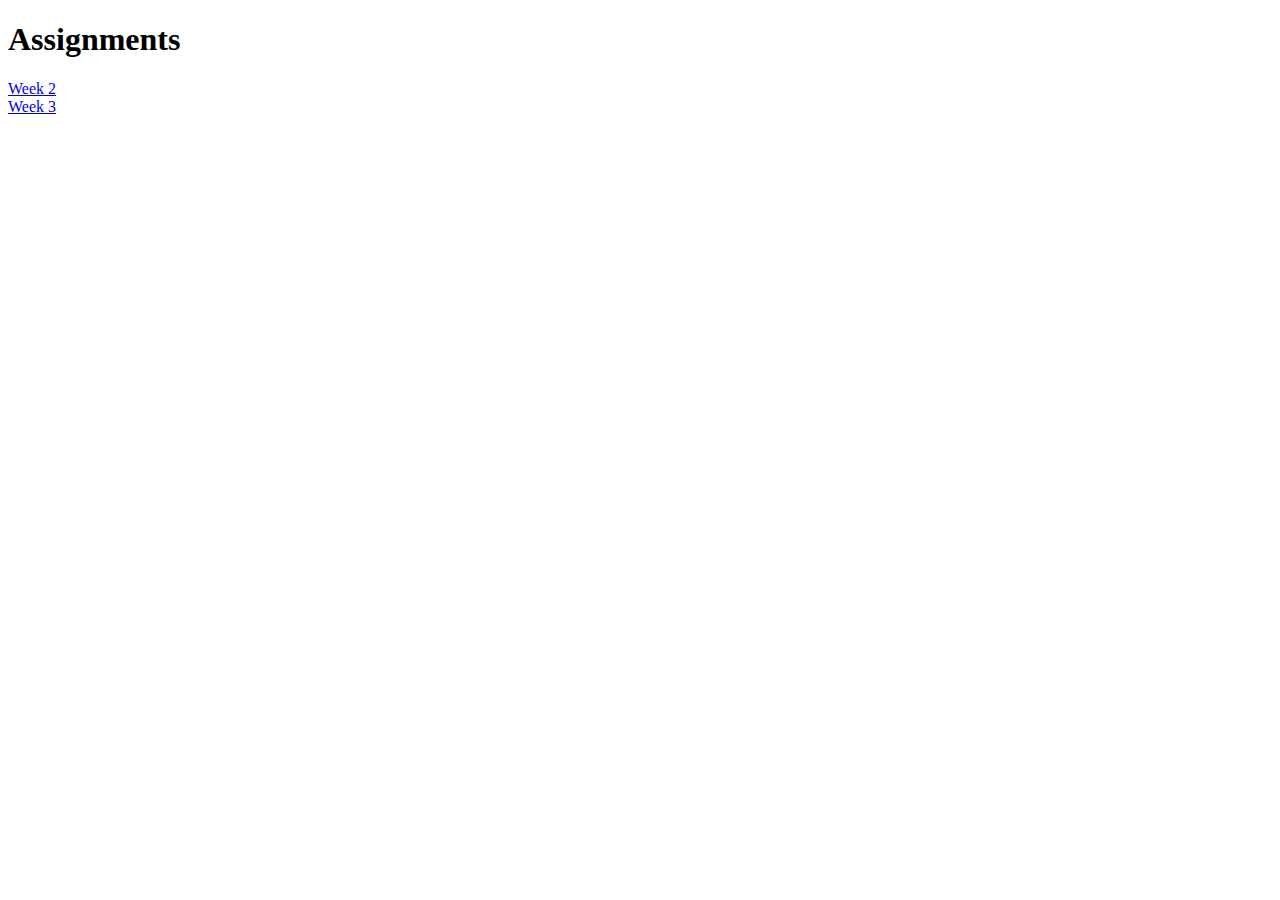
==== commit 855ca148: "Add files via upload" ====
--- a/index.html
+++ b/index.html
@@ -1,219 +1,14 @@
 <!DOCTYPE html>
 <html lang="en">
-    <head>
-        <meta charset="utf-8" />
-        <meta name="viewport" content="width=device-width, initial-scale=1, shrink-to-fit=no" />
-        <meta name="description" content="" />
-        <meta name="author" content="" />
-        <title>Kimberly Chin</title>
-        <link rel="icon" type="image/x-icon" href="assets/img/favicon.ico" />
-        <!-- Font Awesome icons (free version)-->
-        <script src="https://use.fontawesome.com/releases/v6.3.0/js/all.js" crossorigin="anonymous"></script>
-        <!-- Google fonts-->
-        <link href="https://fonts.googleapis.com/css?family=Saira+Extra+Condensed:500,700" rel="stylesheet" type="text/css" />
-        <link href="https://fonts.googleapis.com/css?family=Muli:400,400i,800,800i" rel="stylesheet" type="text/css" />
-        <!-- Core theme CSS (includes Bootstrap)-->
-        <link href="css/styles.css" rel="stylesheet" />
-    </head>
-    <body id="page-top">
-        <!-- Navigation-->
-        <nav class="navbar navbar-expand-lg navbar-dark bg-primary fixed-top" id="sideNav">
-            <a class="navbar-brand js-scroll-trigger" href="#page-top">
-                <span class="d-block d-lg-none">Kimberly Chin</span>
-                <span class="d-none d-lg-block"><img class="img-fluid img-profile rounded-circle mx-auto mb-2" src="https://i.imgur.com/5BD4ewb.jpeg" alt="Kimberly Chin profile picture" /></span>
-            </a>
-            <button class="navbar-toggler" type="button" data-bs-toggle="collapse" data-bs-target="#navbarResponsive" aria-controls="navbarResponsive" aria-expanded="false" aria-label="Toggle navigation"><span class="navbar-toggler-icon"></span></button>
-            <div class="collapse navbar-collapse" id="navbarResponsive">
-                <ul class="navbar-nav">
-                    <li class="nav-item"><a class="nav-link js-scroll-trigger" href="#about">About</a></li>
-                    <li class="nav-item"><a class="nav-link js-scroll-trigger" href="#experience">Experience</a></li>
-                    <li class="nav-item"><a class="nav-link js-scroll-trigger" href="#education">Education</a></li>
-                    <li class="nav-item"><a class="nav-link js-scroll-trigger" href="#skills">Skills</a></li>
-                    <li class="nav-item"><a class="nav-link js-scroll-trigger" href="#interests">Interests</a></li>
-                    <li class="nav-item"><a class="nav-link js-scroll-trigger" href="#Certifications">Certifications</a></li>
-                    <li class="nav-item"><a class="nav-link js-scroll-trigger" href="#videos">Videos</a></li>
-                </ul>
-            </div>
-        </nav>
-        <!-- Page Content-->
-        <div class="container-fluid p-0">
-            <!-- About me, personal information-->
-            <section class="resume-section" id="about">
-                <div class="resume-section-content">
-                    <h1 class="mb-0">
-                        Kimberly
-                        <span class="text-primary">Chin</span>
-                    </h1>
-                    <div class="subheading mb-5">
-                        Campbell Hall, NY 10916 ·
-                        <a href="mailto:name@email.com">kimberly.chin@du.edu</a>
-                    </div>
-                    <p class="lead mb-5">I bring years of experience as an educator to my job as a children's librarian, dedicated to fostering a love of learning and reading in young minds.</p>
-                    <div class="social-icons">
-                        <a class="social-icon" href="https://www.linkedin.com/in/kimberly-chin-5a0332286/"><i class="fab fa-linkedin-in"></i></a>
-                        <a class="social-icon" href="https://github.com/kec0811/kec0811.github.io"><i class="fab fa-github"></i></a>
-
-                    </div>
-                </div>
-            </section>
-            <hr class="m-0" />
-            <!-- Librarian and Teaching Experience-->
-            <section class="resume-section" id="experience">
-                <div class="resume-section-content">
-                    <h2 class="mb-5">Experience</h2>
-                    <div class="d-flex flex-column flex-md-row justify-content-between mb-5">
-                        <div class="flex-grow-1">
-                            <h3 class="mb-0">Children's Librarian</h3>
-                            <div class="subheading mb-3">Moffat Library, Washingtonville, New York</div>
-                            <p>As a Children's Librarian, I specialize in creating a vibrant and inclusive library environment that fosters a love of reading and lifelong learning among young patrons. By curating a diverse and engaging collection, I ensure materials meet the evolving interests and needs of the community. Through personalized readers' advisory and hands-on assistance with library technology, I help make the library a welcome space.</p>
-                        </div>
-                        <div class="flex-shrink-0"><span class="text-primary">July 2024 - Present</span></div>
-                    </div>
-                    <div class="d-flex flex-column flex-md-row justify-content-between mb-5">
-                        <div class="flex-grow-1">
-                            <h3 class="mb-0">Elementary Teaching Assistant</h3>
-                            <div class="subheading mb-3">North Rockland School District and Beacon City School District, New York</div>
-                            <p>Working as a Teaching Assistant at Willow Grove Upper Elementary School and JV Forrestal Elementary, I played a vital role in building a supportive and inclusive learning environment within a special education classroom. Collaborating with a multidisciplinary team, including psychologists, physical and occupational therapists, and specialized staff, I implemented tailored strategies to ensure student success. By collecting and analyzing data using Functional Behavior Analysis forms, I contributed to individualized student support plans for IEPs. I delivered focused instruction in small groups and one-on-one sessions, covering math, reading, writing, and social skills, empowering students to achieve their academic and personal goals.</p>
-                        </div>
-                        <div class="flex-shrink-0"><span class="text-primary">November 2022 - June 2024</span></div>
-                    </div>
-                    <div class="d-flex flex-column flex-md-row justify-content-between mb-5">
-                        <div class="flex-grow-1">
-                            <h3 class="mb-0">Elementary School Long Term Substitute Teacher</h3>
-                            <div class="subheading mb-3">South Kitsap School District, Port Orchard, Washington</div>
-                            <p>As a Substitute Teacher at Sunnyslope Elementary School, I stepped into long-term assignments for 2nd and 5th grades, creating lesson plans and instructional materials across reading, writing, math, science, and social studies. I seamlessly integrated technology to enhance teaching outcomes and improve resource accessibility, ensuring engaging and effective instruction. By collaborating with colleagues, I met key deadlines and maintained high-quality standards and a structured and supportive learning environment that promoted academic growth and continuity for students.</p>
-                        </div>
-                        <div class="flex-shrink-0"><span class="text-primary">October 2018 - March 2020</span></div>
-                        
-                    </div>
-                  
-                    <div class="d-flex flex-column flex-md-row justify-content-between mb-5">
-                        <div class="flex-grow-1">
-                            <h3 class="mb-0">Elementary School Substitute Teacher</h3>
-                            <div class="subheading mb-3">Belton Independent School District, Belton, Texas</div>
-                            <p>I served as a substitute teacher and long-term substitute in a special needs classroom at Sparta Elementary School, providing consistent and compassionate support to students with diverse learning needs. I collaborated closely with educators and support staff to implement individualized education plans (IEPs) and create a structured, inclusive environment where every student could thrive. My responsibilities included designing and delivering lessons tailored to each student's abilities, fostering social and academic growth, and maintaining detailed progress records.</p>
-                        </div>
-                        <div class="flex-shrink-0"><span class="text-primary">October 2015 - May 2018</span></div>
-                        
-                    </div>
-                    <div class="d-flex flex-column flex-md-row justify-content-between">
-                        <div class="flex-grow-1">
-                            <h3 class="mb-0">Elementary School Teacher</h3>
-                            <div class="subheading mb-3">Aurora Public Schools, Aurora, Colorado</div>
-                            <p>I was a 2nd Grade Teacher at Side Creek Elementary School, where I cultivated a dynamic and engaging classroom environment, teaching reading, writing, social studies, and English Language Development to support diverse learners. I utilized assessment tools such as DRA-2, DIBELS, and Fountas and Pinnell to track and analyze student progress, ensuring instruction was data-driven and goal-oriented. By designing and executing lesson plans aligned with state standards, I delivered impactful learning experiences tailored to student needs. Collaborating closely with colleagues, I contributed to the development and implementation of Individualized Education Plans (IEPs) to support student success and foster a culture of inclusivity and achievement.</p>
-                        </div>
-                        <div class="flex-shrink-0"><span class="text-primary">July 2011 - May 2013</span></div>
-                    </div>
-                </div>
-            </section>
-            <hr class="m-0" />
-            <!-- Education-->
-            <section class="resume-section" id="education">
-                <div class="resume-section-content">
-                    <h2 class="mb-5">Education</h2>
-                    <div class="d-flex flex-column flex-md-row justify-content-between mb-5">
-                        <div class="flex-grow-1">
-                            <h3 class="mb-0">University of Denver</h3>
-                            <div class="subheading mb-3">Master of Science</div>
-                            <ul>
-                            <li><div>Library and Information Science</div></li>
-                            <li><p>GPA: 4.0</p></li></ul>
-                        </div>
-                        <div class="flex-shrink-0"><span class="text-primary">September 2023 - June 2025</span></div>
-                    </div>
-                    <div class="d-flex flex-column flex-md-row justify-content-between mb-5">
-                        <div class="flex-grow-1">
-                            <h3 class="mb-0">University of Colorado Denver</h3>
-                            <div class="subheading mb-3">Elementary K-6 Graduate Licensure Program</div>
-                            <ul>
-                            <li><div>K-6 License</div></li>
-                            <li><p>GPA: 3.9</p></li></ul>
-                        </div>
-                        <div class="flex-shrink-0"><span class="text-primary">August 2009 - October 2010</span></div>
-                    </div>
-                    <div class="d-flex flex-column flex-md-row justify-content-between mb-5">
-                        <div class="flex-grow-1">
-                            <h3 class="mb-0">Colorado State University</h3>
-                            <div class="subheading mb-3">Bachelor of Science</div>
-                            <ul>
-                            <li><div>Psychology</div></li>
-                            <li><p>GPA: 3.02</p></li></ul>
-                        </div>
-                        <div class="flex-shrink-0"><span class="text-primary">August 2005 - May 2009</span></div>
-                    </div>   
-                    <div class="d-flex flex-column flex-md-row justify-content-between">
-                        <div class="flex-grow-1">
-                            <h3 class="mb-0">Chatfield Senior High School</h3>
-                            <ul>
-                            <li><p>GPA: 3.56</p></li></ul>
-                        </div>
-                        <div class="flex-shrink-0"><span class="text-primary">August 2001 - May 2005</span></div>
-                    </div>
-                </div>
-            </section>
-            <hr class="m-0" />
-            <!-- Skills-->
-            <section class="resume-section" id="skills">
-                <div class="resume-section-content">
-                    <h2 class="mb-5">Skills</h2>
-                    <div class="subheading mb-3">Programming Languages & Tools</div>
-                    <ul class="list-inline dev-icons">
-                        <li class="list-inline-item"><i class="fab fa-html5"></i></li>
-                        <li class="list-inline-item"><i class="fab fa-css3-alt"></i></li>
-                        <li class="list-inline-item"><i class="fab fa-wordpress"></i></li>
-                    </ul>
-                </div>
-            </section>
-            <hr class="m-0" />
-            <!-- Hobbies, Interests-->
-            <section class="resume-section" id="interests">
-                <div class="resume-section-content">
-                    <h2 class="mb-5">Interests</h2>
-                    <p>I love spending my free time indulging in my favorite hobbies. I enjoy gardening, playing with my Goldendoodle, Chip, and baking.</p>
-                    <p class="mb-0">I also love creating stained glass art and crocheting. These hobbies allow me to explore my creativity while relaxing and recharging.</p>
-                </div>
-            </section>
-            <hr class="m-0" />
-            <!-- Certifications-->
-            <section class="resume-section" id="Certifications">
-                <div class="resume-section-content">
-                    <h2 class="mb-5">Certifications</h2>
-                    <ul class="fa-ul mb-0">
-                        <li>
-                            <span class="fa-li"><i class="fas fa-certificate text-warning"></i></span>
-                            Professional K-6 License - Colorado Department of Education
-                        </li>
-                        <li>
-                            <span class="fa-li"><i class="fas fa-certificate text-warning"></i></span>
-                            Professional Educator's License State of North Carolina
-                        </li>
-                        <li>
-                            <span class="fa-li"><i class="fas fa-certificate text-warning"></i></span>
-                            Residency Teacher, Elementary Education- Washington State
-                        </li> 
-                        <li>
-                            <span class="fa-li"><i class="fas fa-certificate text-warning"></i></span>
-                            Teaching Assistant Certification - New York State
-                        </li>                     
-                    </ul>
-                </div>
-            </section>
-
-         <!-- Videos-->
-         <section class="resume-section" id="videos">
-            <div class="resume-section-content">
-                <h2 class="mb-5">Videos</h2>
-
-                <iframe width="332" height="590" src="https://www.youtube.com/embed/GM-WY-wG8FM" title="January 13, 2025" frameborder="0" allow="accelerometer; autoplay; clipboard-write; encrypted-media; gyroscope; picture-in-picture; web-share" referrerpolicy="strict-origin-when-cross-origin" allowfullscreen></iframe>   
-
-                <iframe width="332" height="590" src="https://www.youtube.com/embed/HVAqr5Y2k8U" title="January 13, 2025" frameborder="0" allow="accelerometer; autoplay; clipboard-write; encrypted-media; gyroscope; picture-in-picture; web-share" referrerpolicy="strict-origin-when-cross-origin" allowfullscreen></iframe>
-
-            </div>
-        </section>
-        </div>
-        <!-- Bootstrap core JS-->
-        <script src="https://cdn.jsdelivr.net/npm/bootstrap@5.2.3/dist/js/bootstrap.bundle.min.js"></script>
-        <!-- Core theme JS-->
-        <script src="js/scripts.js"></script>
-    </body>
-</html>
+<head>
+    <meta charset="UTF-8">
+    <meta name="viewport" content="width=device-width, initial-scale=1.0">
+    <title>Document</title>
+</head>
+<body>
+<h1>Assignments</h1>
+<a href="week_2/kimberlychin.html">Week 2</a>  
+<br>
+<a href="week_3/index.html">Week 3</a>
+</body>
+</html>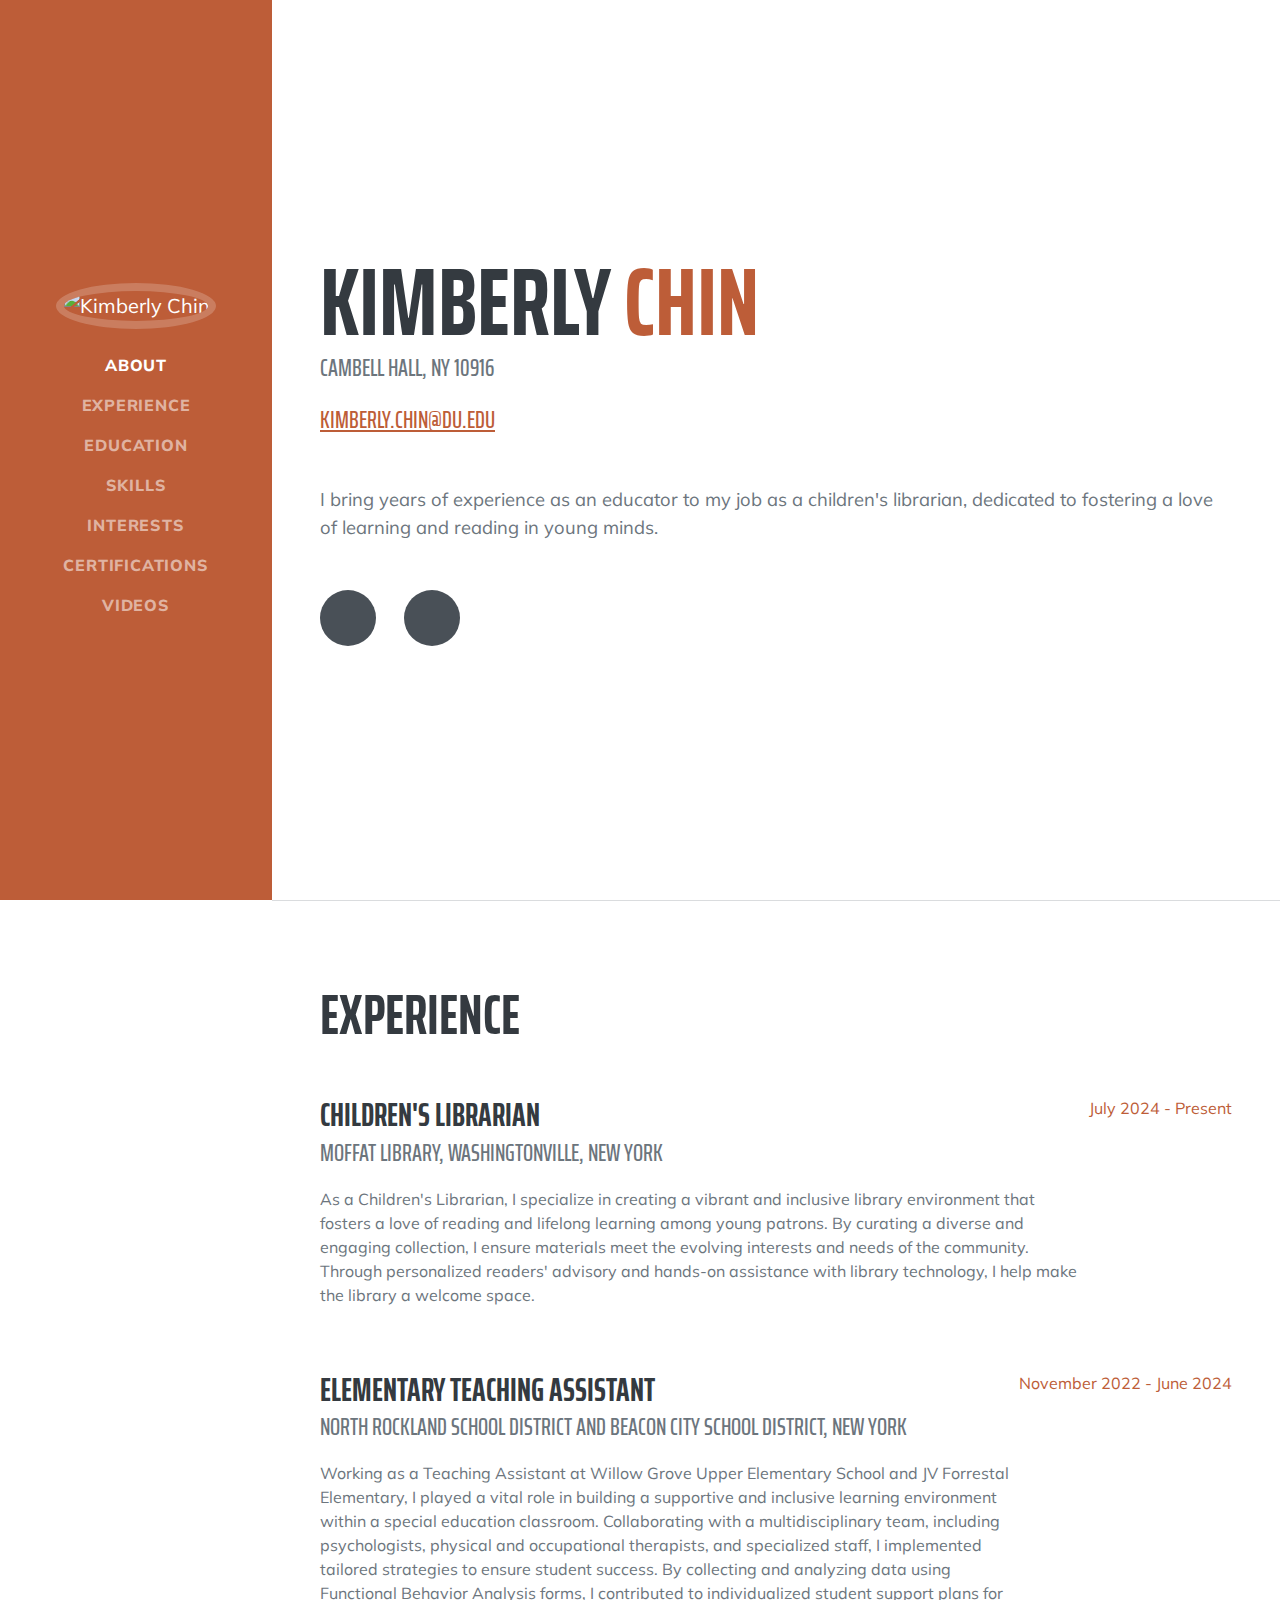
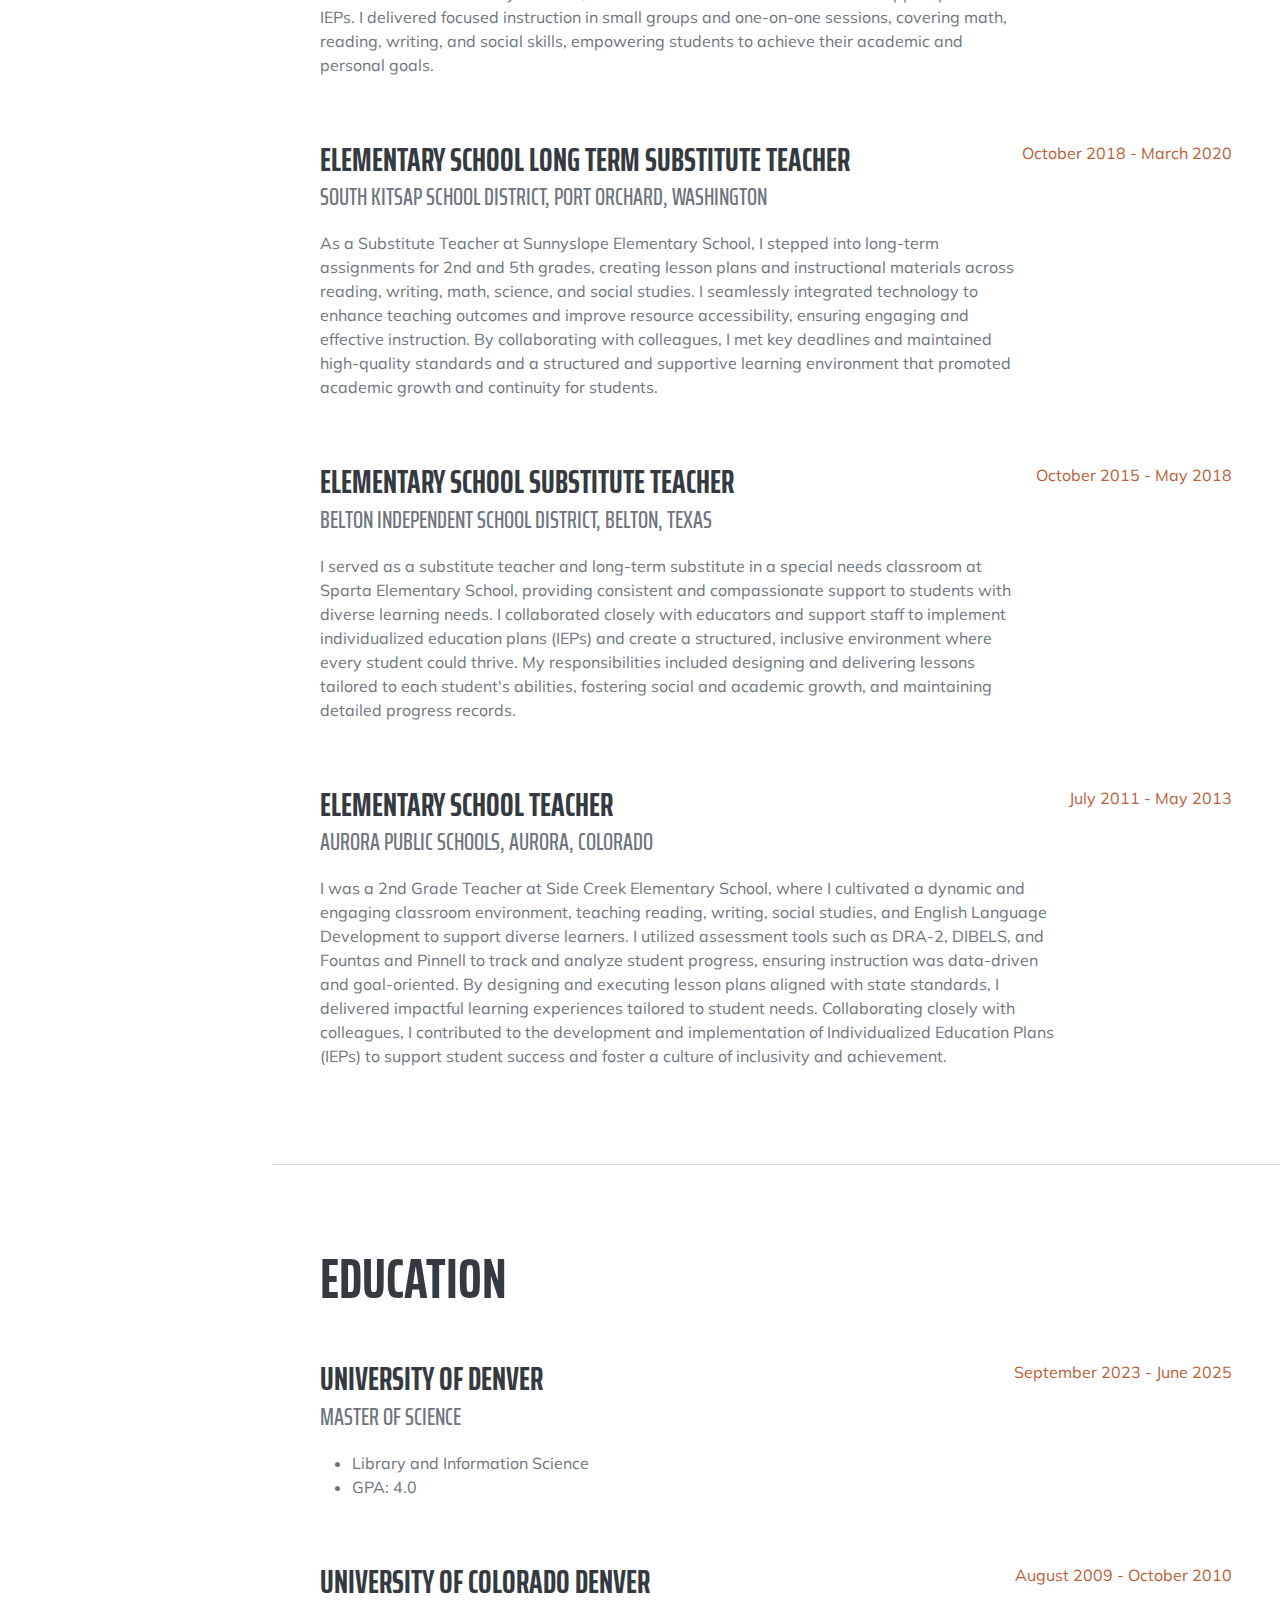
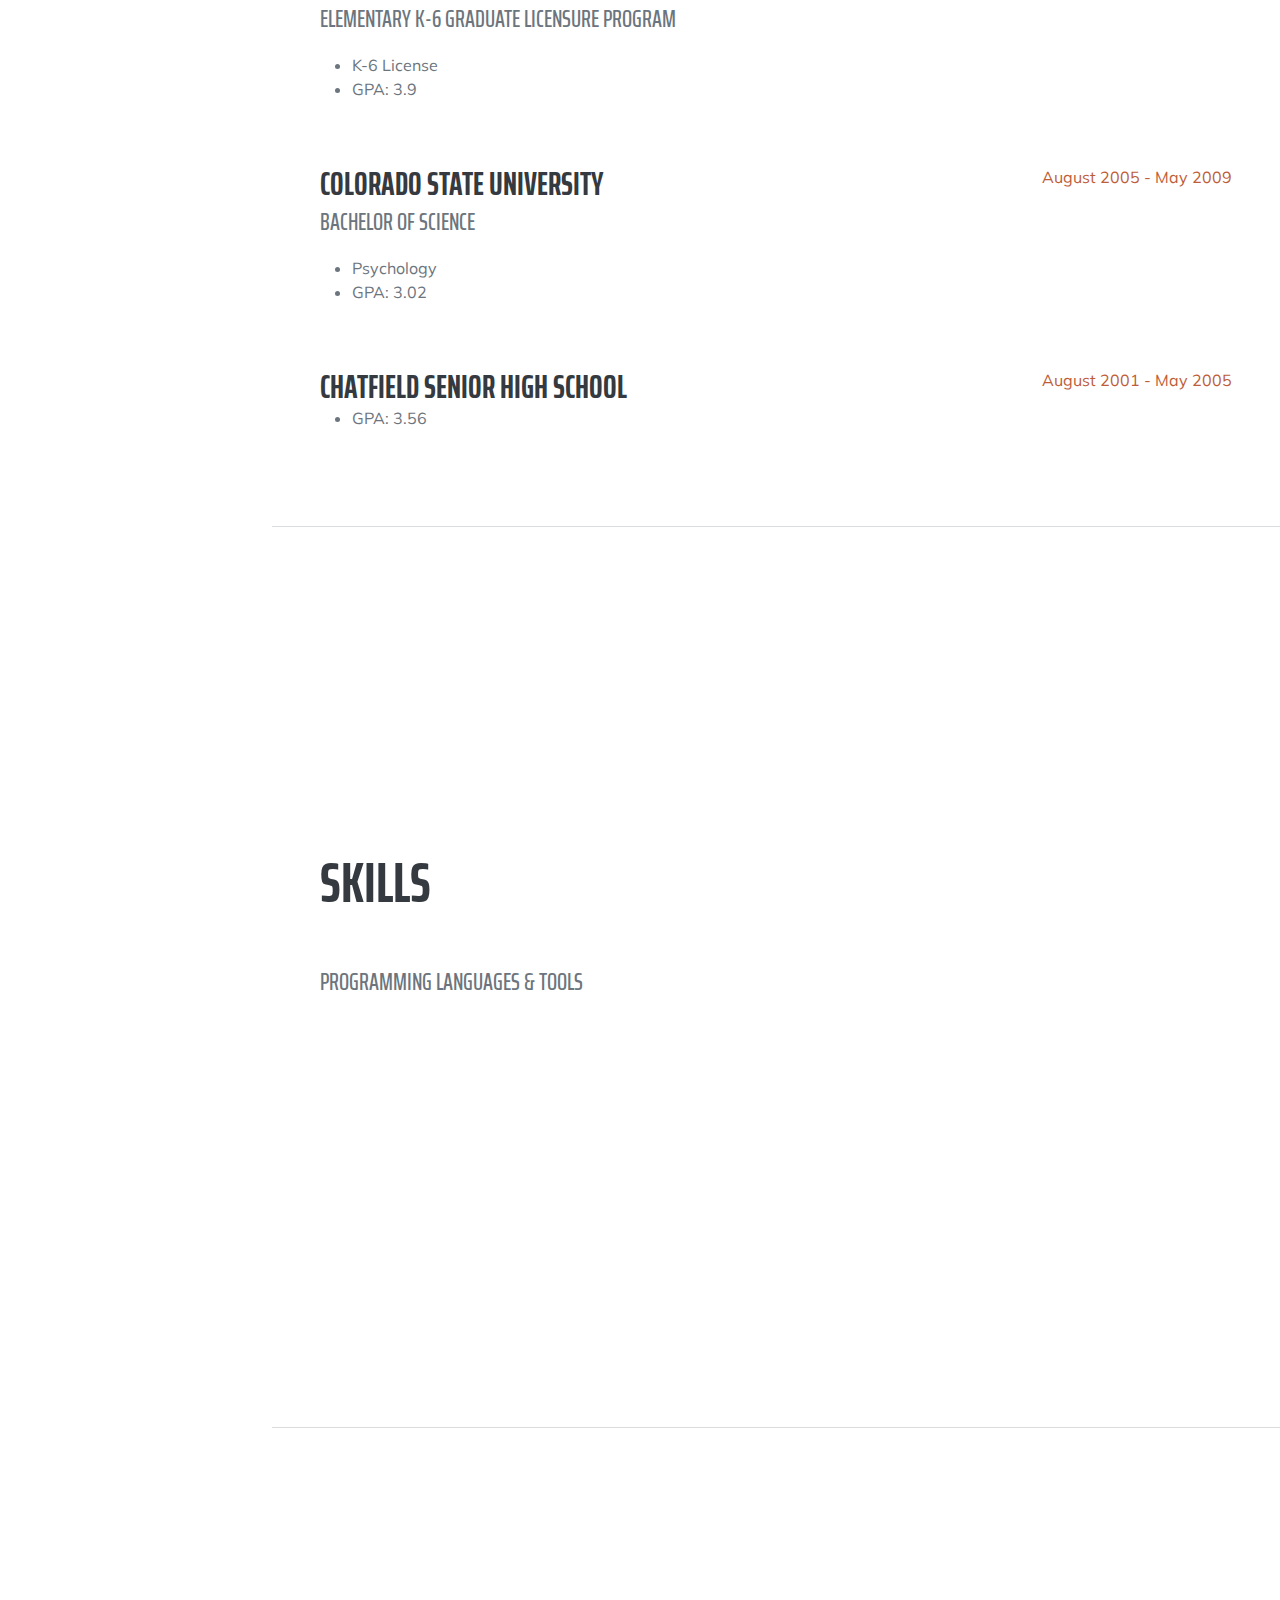
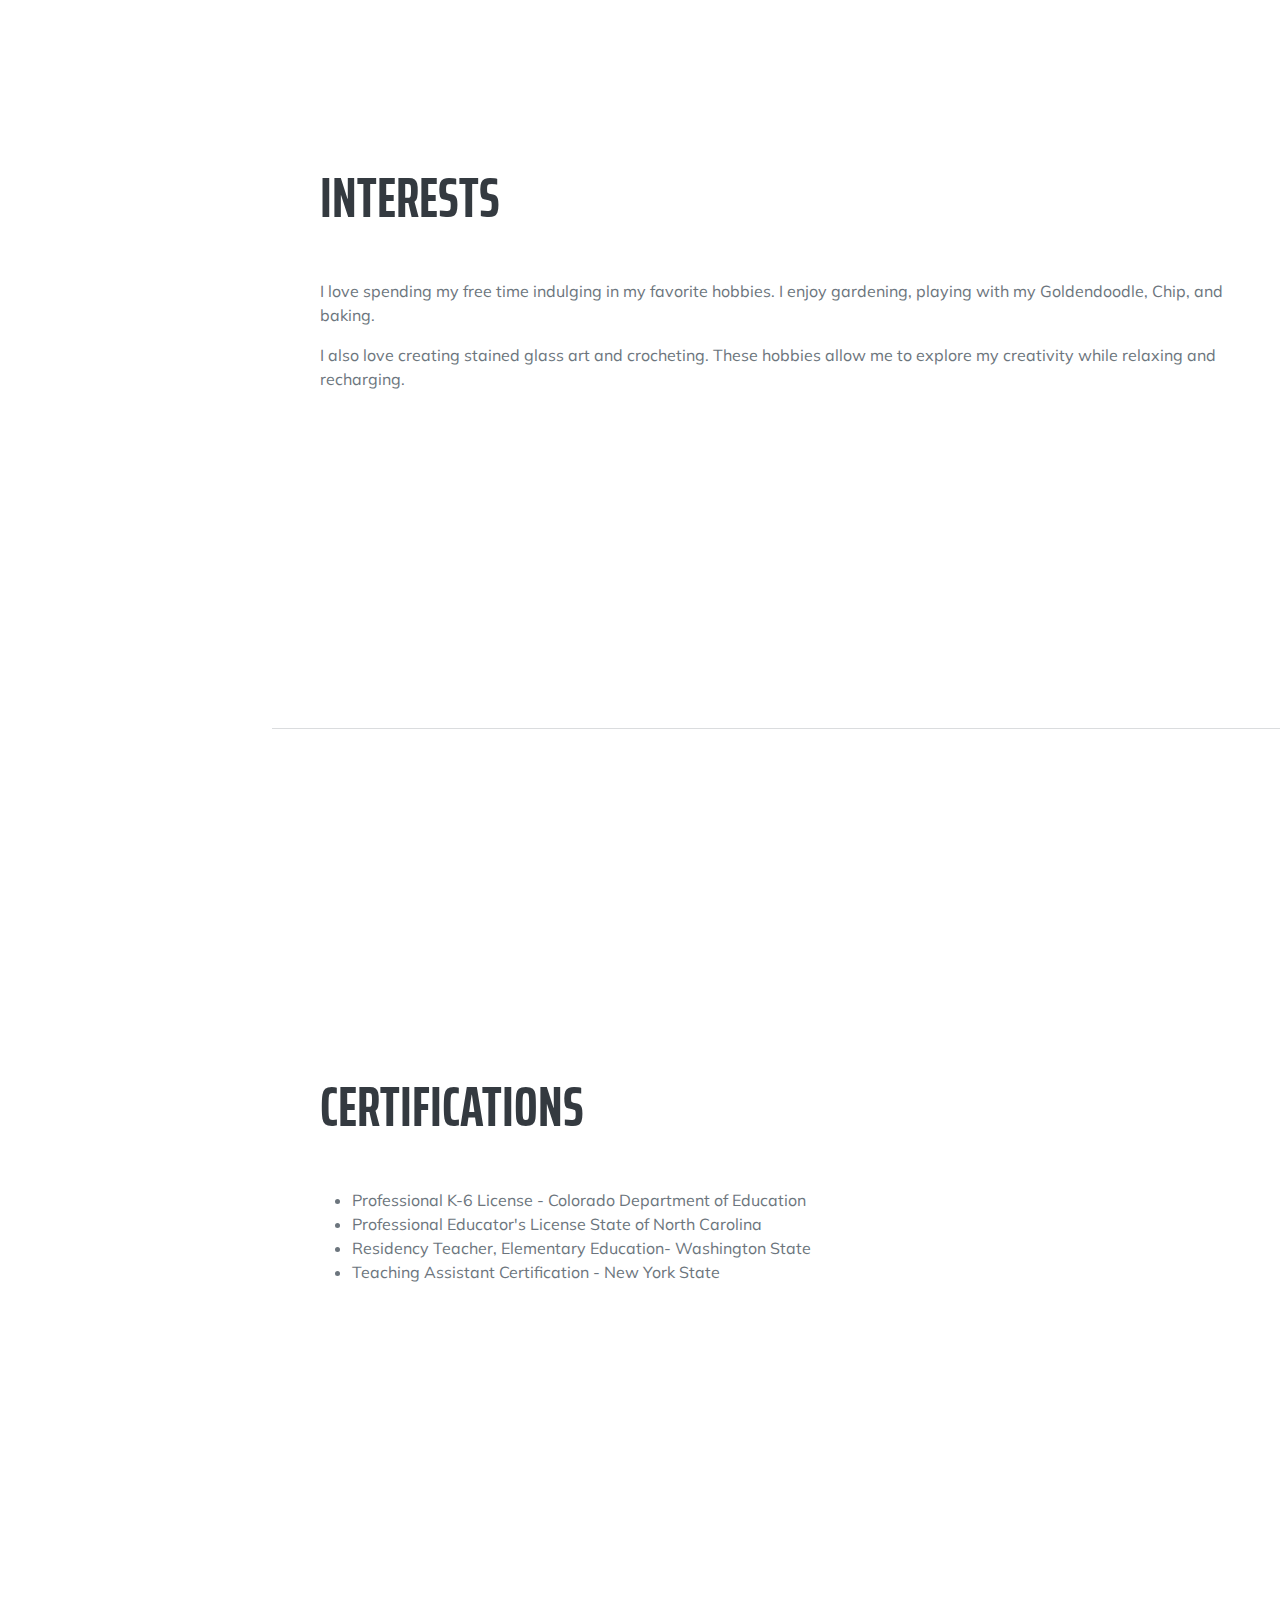
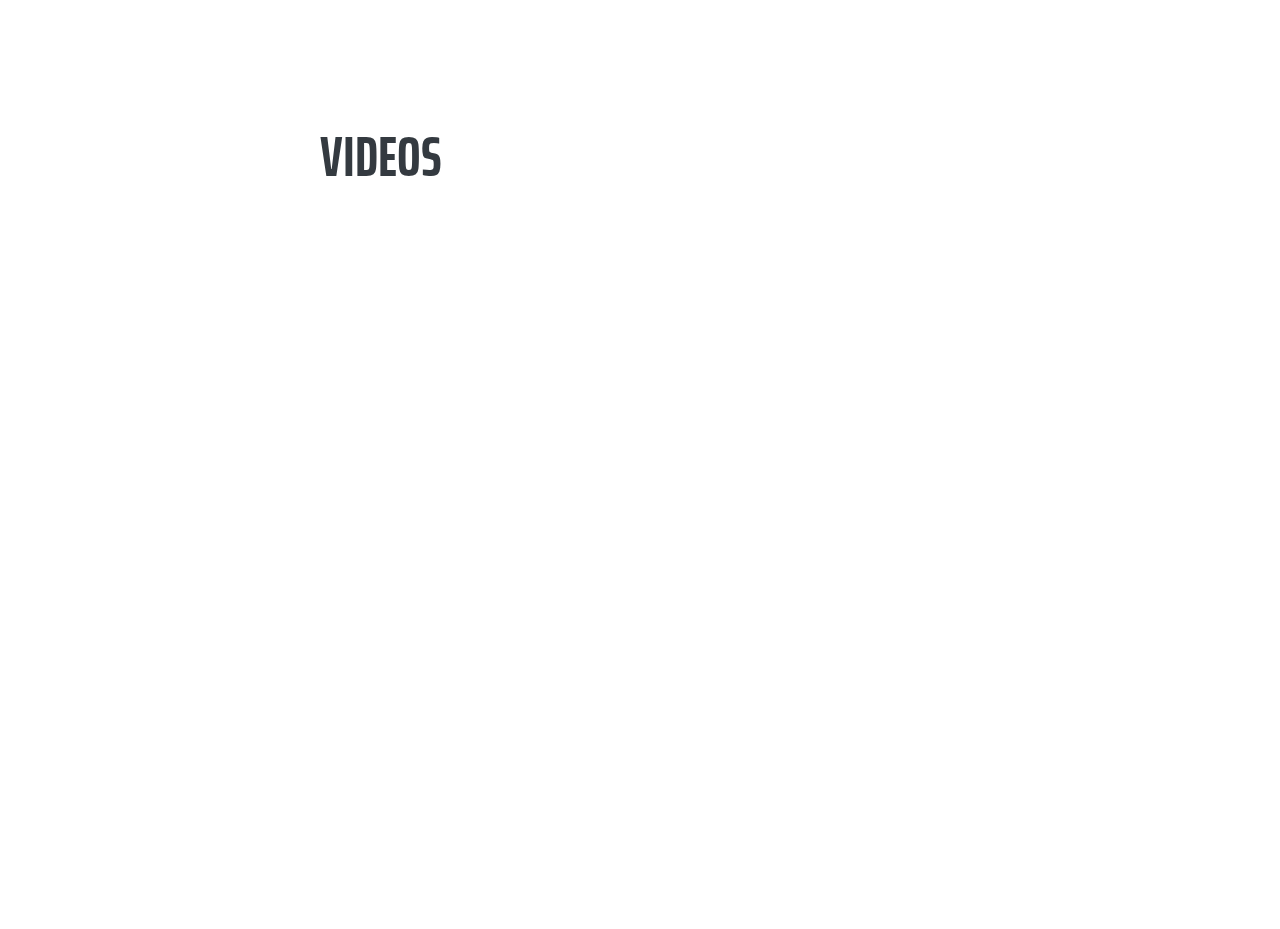
==== commit e1a524f4: "Add files via upload" ====
--- a/index.html
+++ b/index.html
@@ -1,14 +1,221 @@
 <!DOCTYPE html>
 <html lang="en">
-<head>
-    <meta charset="UTF-8">
-    <meta name="viewport" content="width=device-width, initial-scale=1.0">
-    <title>Document</title>
-</head>
-<body>
-<h1>Assignments</h1>
-<a href="week_2/kimberlychin.html">Week 2</a>  
-<br>
-<a href="week_3/index.html">Week 3</a>
-</body>
-</html>+    <head>
+        <meta charset="utf-8" />
+        <meta name="viewport" content="width=device-width, initial-scale=1, shrink-to-fit=no" />
+        <meta name="description" content="" />
+        <meta name="author" content="" />
+        <title>Kimberly Chin</title>
+        <link rel="icon" type="image/x-icon" href="assets/img/favicon.ico" />
+        <!-- Font Awesome icons (free version)-->
+        <script src="https://use.fontawesome.com/releases/v6.3.0/js/all.js" crossorigin="anonymous"></script>
+        <!-- Google fonts-->
+        <link href="https://fonts.googleapis.com/css?family=Saira+Extra+Condensed:500,700" rel="stylesheet" type="text/css" />
+        <link href="https://fonts.googleapis.com/css?family=Muli:400,400i,800,800i" rel="stylesheet" type="text/css" />
+        <!-- Core theme CSS (includes Bootstrap)-->
+        <link href="css/styles.css" rel="stylesheet" />
+    </head>
+    <body id="page-top">
+        <!-- Navigation-->
+        <nav class="navbar navbar-expand-lg navbar-dark bg-primary fixed-top" id="sideNav">
+            <a class="navbar-brand js-scroll-trigger" href="#page-top">
+                <span class="d-block d-lg-none">Kimberly Chin</span>
+                <span class="d-none d-lg-block"><img class="img-fluid img-profile rounded-circle mx-auto mb-2" src="https://i.imgur.com/5BD4ewb.jpeg" alt="Kimberly Chin profile picture" /></span>
+            </a>
+            <button class="navbar-toggler" type="button" data-bs-toggle="collapse" data-bs-target="#navbarResponsive" aria-controls="navbarResponsive" aria-expanded="false" aria-label="Toggle navigation"><span class="navbar-toggler-icon"></span></button>
+            <div class="collapse navbar-collapse" id="navbarResponsive">
+                <ul class="navbar-nav">
+                    <li class="nav-item"><a class="nav-link js-scroll-trigger" href="#about">About</a></li>
+                    <li class="nav-item"><a class="nav-link js-scroll-trigger" href="#experience">Experience</a></li>
+                    <li class="nav-item"><a class="nav-link js-scroll-trigger" href="#education">Education</a></li>
+                    <li class="nav-item"><a class="nav-link js-scroll-trigger" href="#skills">Skills</a></li>
+                    <li class="nav-item"><a class="nav-link js-scroll-trigger" href="#interests">Interests</a></li>
+                    <li class="nav-item"><a class="nav-link js-scroll-trigger" href="#Certifications">Certifications</a></li>
+                    <li class="nav-item"><a class="nav-link js-scroll-trigger" href="#videos">Videos</a></li>
+                </ul>
+            </div>
+        </nav>
+       <main>
+        <!-- Page Content-->
+        <div class="container-fluid p-0">
+            <!-- About me, personal information-->
+            <section class="resume-section" id="about">
+                <div class="resume-section-content">
+                    <h1 class="mb-0">
+                        Kimberly
+                        <span class="text-primary">Chin</span>
+                    </h1>
+                    <div class="subheading mb-5">
+                        <address>Cambell Hall, NY 10916</address>
+                        <a href="mailto:name@email.com">kimberly.chin@du.edu</a>
+                    </div>
+                    <p class="lead mb-5">I bring years of experience as an educator to my job as a children's librarian, dedicated to fostering a love of learning and reading in young minds.</p>
+                    <div class="social-icons">
+                        <a class="social-icon" href="https://www.linkedin.com/in/kimberly-chin-5a0332286/"><i class="fab fa-linkedin-in"></i></a>
+                        <a class="social-icon" href="https://github.com/kec0811/kec0811.github.io"><i class="fab fa-github"></i></a>
+
+                    </div>
+                </div>
+            </section>
+            <hr class="m-0" />
+            <!-- Librarian and Teaching Experience-->
+            <section class="resume-section" id="experience">
+                <div class="resume-section-content">
+                    <h2 class="mb-5">Experience</h2>
+                    <div class="d-flex flex-column flex-md-row justify-content-between mb-5">
+                        <div class="flex-grow-1">
+                            <h3 class="mb-0">Children's Librarian</h3>
+                            <div class="subheading mb-3">Moffat Library, Washingtonville, New York</div>
+                            <p>As a Children's Librarian, I specialize in creating a vibrant and inclusive library environment that fosters a love of reading and lifelong learning among young patrons. By curating a diverse and engaging collection, I ensure materials meet the evolving interests and needs of the community. Through personalized readers' advisory and hands-on assistance with library technology, I help make the library a welcome space.</p>
+                        </div>
+                        <div class="flex-shrink-0"><span class="text-primary">July 2024 - Present</span></div>
+                    </div>
+                    <div class="d-flex flex-column flex-md-row justify-content-between mb-5">
+                        <div class="flex-grow-1">
+                            <h3 class="mb-0">Elementary Teaching Assistant</h3>
+                            <div class="subheading mb-3">North Rockland School District and Beacon City School District, New York</div>
+                            <p>Working as a Teaching Assistant at Willow Grove Upper Elementary School and JV Forrestal Elementary, I played a vital role in building a supportive and inclusive learning environment within a special education classroom. Collaborating with a multidisciplinary team, including psychologists, physical and occupational therapists, and specialized staff, I implemented tailored strategies to ensure student success. By collecting and analyzing data using Functional Behavior Analysis forms, I contributed to individualized student support plans for IEPs. I delivered focused instruction in small groups and one-on-one sessions, covering math, reading, writing, and social skills, empowering students to achieve their academic and personal goals.</p>
+                        </div>
+                        <div class="flex-shrink-0"><span class="text-primary">November 2022 - June 2024</span></div>
+                    </div>
+                    <div class="d-flex flex-column flex-md-row justify-content-between mb-5">
+                        <div class="flex-grow-1">
+                            <h3 class="mb-0">Elementary School Long Term Substitute Teacher</h3>
+                            <div class="subheading mb-3">South Kitsap School District, Port Orchard, Washington</div>
+                            <p>As a Substitute Teacher at Sunnyslope Elementary School, I stepped into long-term assignments for 2nd and 5th grades, creating lesson plans and instructional materials across reading, writing, math, science, and social studies. I seamlessly integrated technology to enhance teaching outcomes and improve resource accessibility, ensuring engaging and effective instruction. By collaborating with colleagues, I met key deadlines and maintained high-quality standards and a structured and supportive learning environment that promoted academic growth and continuity for students.</p>
+                        </div>
+                        <div class="flex-shrink-0"><span class="text-primary">October 2018 - March 2020</span></div>
+                        
+                    </div>
+                  
+                    <div class="d-flex flex-column flex-md-row justify-content-between mb-5">
+                        <div class="flex-grow-1">
+                            <h3 class="mb-0">Elementary School Substitute Teacher</h3>
+                            <div class="subheading mb-3">Belton Independent School District, Belton, Texas</div>
+                            <p>I served as a substitute teacher and long-term substitute in a special needs classroom at Sparta Elementary School, providing consistent and compassionate support to students with diverse learning needs. I collaborated closely with educators and support staff to implement individualized education plans (IEPs) and create a structured, inclusive environment where every student could thrive. My responsibilities included designing and delivering lessons tailored to each student's abilities, fostering social and academic growth, and maintaining detailed progress records.</p>
+                        </div>
+                        <div class="flex-shrink-0"><span class="text-primary">October 2015 - May 2018</span></div>
+                        
+                    </div>
+                    <div class="d-flex flex-column flex-md-row justify-content-between">
+                        <div class="flex-grow-1">
+                            <h3 class="mb-0">Elementary School Teacher</h3>
+                            <div class="subheading mb-3">Aurora Public Schools, Aurora, Colorado</div>
+                            <p>I was a 2nd Grade Teacher at Side Creek Elementary School, where I cultivated a dynamic and engaging classroom environment, teaching reading, writing, social studies, and English Language Development to support diverse learners. I utilized assessment tools such as DRA-2, DIBELS, and Fountas and Pinnell to track and analyze student progress, ensuring instruction was data-driven and goal-oriented. By designing and executing lesson plans aligned with state standards, I delivered impactful learning experiences tailored to student needs. Collaborating closely with colleagues, I contributed to the development and implementation of Individualized Education Plans (IEPs) to support student success and foster a culture of inclusivity and achievement.</p>
+                        </div>
+                        <div class="flex-shrink-0"><span class="text-primary">July 2011 - May 2013</span></div>
+                    </div>
+                </div>
+            </section>
+            <hr class="m-0" />
+            <!-- Education-->
+            <section class="resume-section" id="education">
+                <div class="resume-section-content">
+                    <h2 class="mb-5">Education</h2>
+                    <div class="d-flex flex-column flex-md-row justify-content-between mb-5">
+                        <div class="flex-grow-1">
+                            <h3 class="mb-0">University of Denver</h3>
+                            <div class="subheading mb-3">Master of Science</div>
+                            <ul>
+                            <li><div>Library and Information Science</div></li>
+                            <li><p>GPA: 4.0</p></li></ul>
+                        </div>
+                        <div class="flex-shrink-0"><span class="text-primary">September 2023 - June 2025</span></div>
+                    </div>
+                    <div class="d-flex flex-column flex-md-row justify-content-between mb-5">
+                        <div class="flex-grow-1">
+                            <h3 class="mb-0">University of Colorado Denver</h3>
+                            <div class="subheading mb-3">Elementary K-6 Graduate Licensure Program</div>
+                            <ul>
+                            <li><div>K-6 License</div></li>
+                            <li><p>GPA: 3.9</p></li></ul>
+                        </div>
+                        <div class="flex-shrink-0"><span class="text-primary">August 2009 - October 2010</span></div>
+                    </div>
+                    <div class="d-flex flex-column flex-md-row justify-content-between mb-5">
+                        <div class="flex-grow-1">
+                            <h3 class="mb-0">Colorado State University</h3>
+                            <div class="subheading mb-3">Bachelor of Science</div>
+                            <ul>
+                            <li><div>Psychology</div></li>
+                            <li><p>GPA: 3.02</p></li></ul>
+                        </div>
+                        <div class="flex-shrink-0"><span class="text-primary">August 2005 - May 2009</span></div>
+                    </div>   
+                    <div class="d-flex flex-column flex-md-row justify-content-between">
+                        <div class="flex-grow-1">
+                            <h3 class="mb-0">Chatfield Senior High School</h3>
+                            <ul>
+                            <li><p>GPA: 3.56</p></li></ul>
+                        </div>
+                        <div class="flex-shrink-0"><span class="text-primary">August 2001 - May 2005</span></div>
+                    </div>
+                </div>
+            </section>
+            <hr class="m-0" />
+            <!-- Skills-->
+            <section class="resume-section" id="skills">
+                <div class="resume-section-content">
+                    <h2 class="mb-5">Skills</h2>
+                    <div class="subheading mb-3">Programming Languages & Tools</div>
+                    <ul class="list-inline dev-icons">
+                        <li class="list-inline-item"><i class="fab fa-html5"></i></li>
+                        <li class="list-inline-item"><i class="fab fa-css3-alt"></i></li>
+                        <li class="list-inline-item"><i class="fab fa-wordpress"></i></li>
+                    </ul>
+                </div>
+            </section>
+            <hr class="m-0" />
+            <!-- Hobbies, Interests-->
+            <section class="resume-section" id="interests">
+                <div class="resume-section-content">
+                    <h2 class="mb-5">Interests</h2>
+                    <p>I love spending my free time indulging in my favorite hobbies. I enjoy gardening, playing with my Goldendoodle, Chip, and baking.</p>
+                    <p class="mb-0">I also love creating stained glass art and crocheting. These hobbies allow me to explore my creativity while relaxing and recharging.</p>
+                </div>
+            </section>
+            <hr class="m-0" />
+            <!-- Certifications-->
+            <section class="resume-section" id="Certifications">
+                <div class="resume-section-content">
+                    <h2 class="mb-5">Certifications</h2>
+                    <ul class="fa-ul mb-0">
+                        <li>
+                            <span class="fa-li"><i class="fas fa-certificate text-warning"></i></span>
+                            Professional K-6 License - Colorado Department of Education
+                        </li>
+                        <li>
+                            <span class="fa-li"><i class="fas fa-certificate text-warning"></i></span>
+                            Professional Educator's License State of North Carolina
+                        </li>
+                        <li>
+                            <span class="fa-li"><i class="fas fa-certificate text-warning"></i></span>
+                            Residency Teacher, Elementary Education- Washington State
+                        </li> 
+                        <li>
+                            <span class="fa-li"><i class="fas fa-certificate text-warning"></i></span>
+                            Teaching Assistant Certification - New York State
+                        </li>                     
+                    </ul>
+                </div>
+            </section>
+
+         <!-- Videos-->
+         <section class="resume-section" id="videos">
+            <div class="resume-section-content">
+                <h2 class="mb-5">Videos</h2>
+
+                <iframe width="332" height="590" src="https://www.youtube.com/embed/GM-WY-wG8FM" title="January 13, 2025" frameborder="0" allow="accelerometer; autoplay; clipboard-write; encrypted-media; gyroscope; picture-in-picture; web-share" referrerpolicy="strict-origin-when-cross-origin" allowfullscreen></iframe>   
+
+                <iframe width="332" height="590" src="https://www.youtube.com/embed/HVAqr5Y2k8U" title="January 13, 2025" frameborder="0" allow="accelerometer; autoplay; clipboard-write; encrypted-media; gyroscope; picture-in-picture; web-share" referrerpolicy="strict-origin-when-cross-origin" allowfullscreen></iframe>
+
+            </div>
+        </section>
+        </div>
+        </main>
+        <!-- Bootstrap core JS-->
+        <script src="https://cdn.jsdelivr.net/npm/bootstrap@5.2.3/dist/js/bootstrap.bundle.min.js"></script>
+        <!-- Core theme JS-->
+        <script src="js/scripts.js"></script>
+    </body>
+</html>
